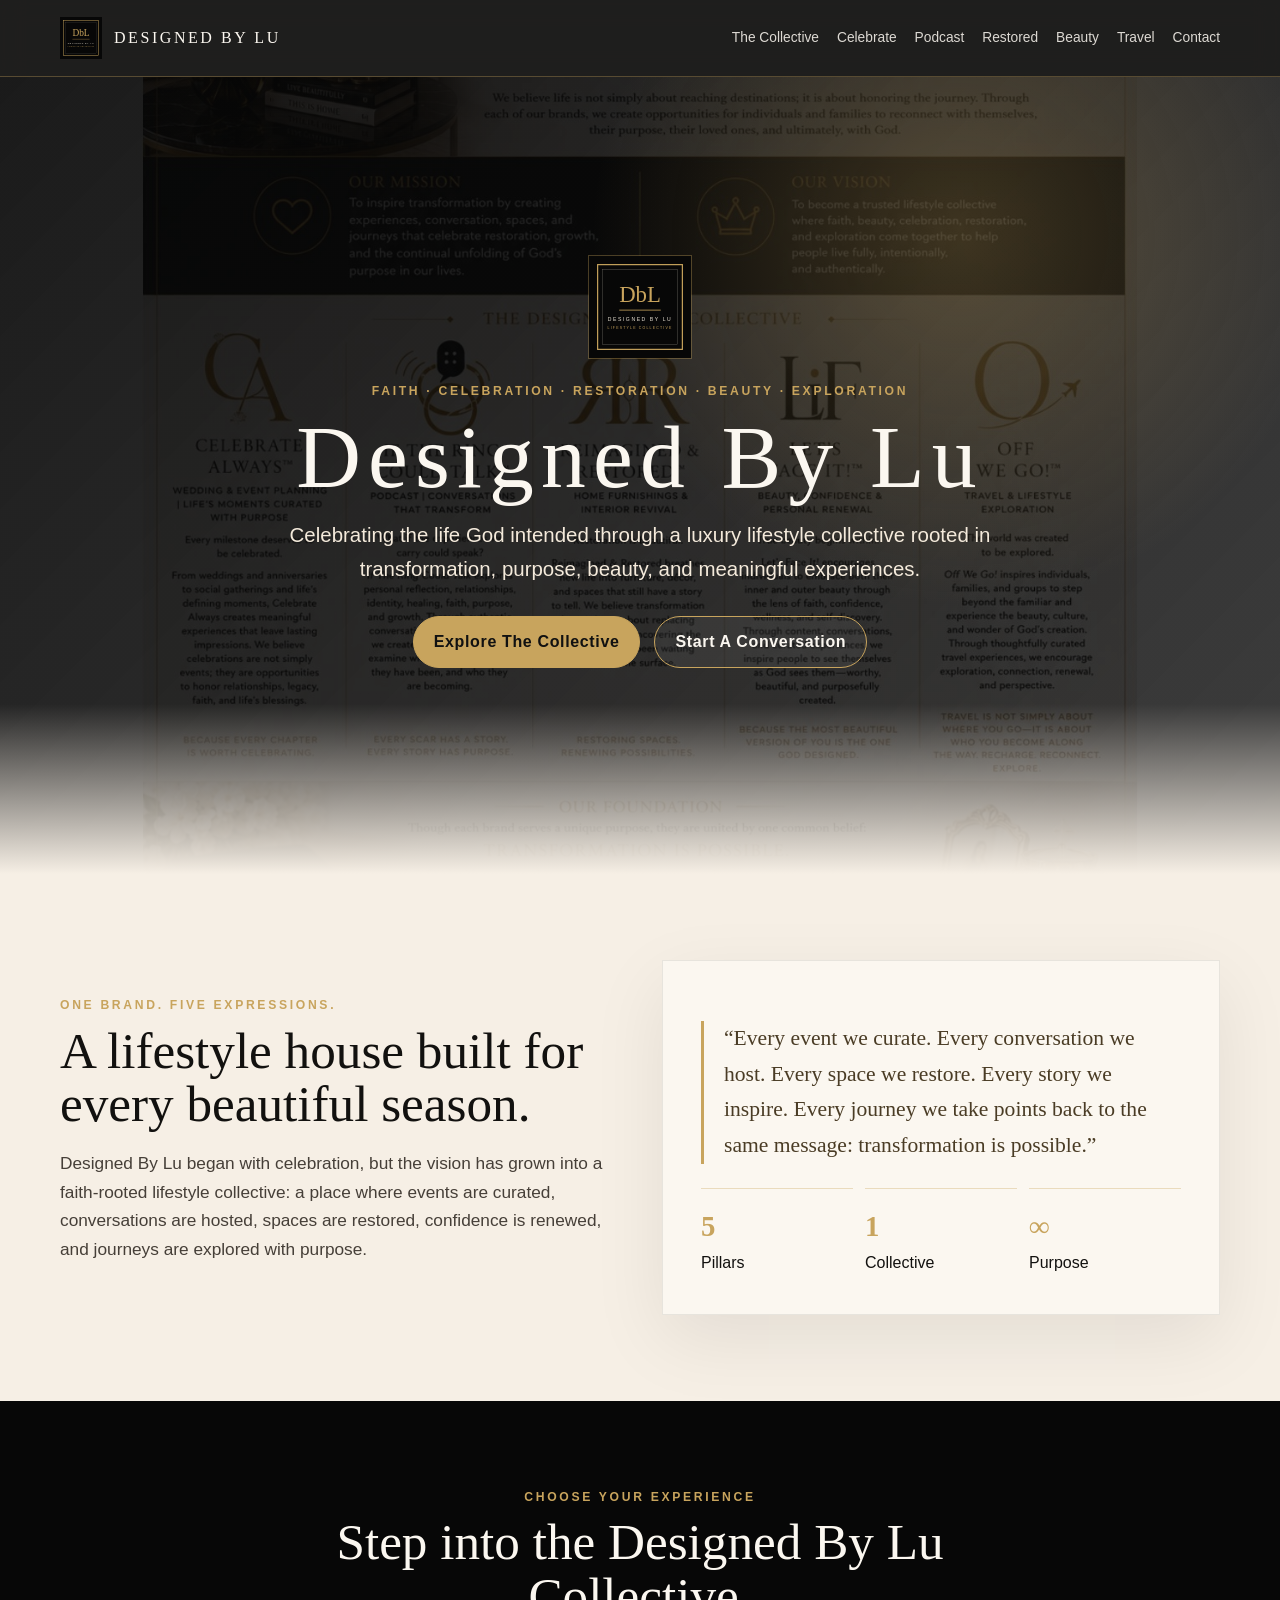
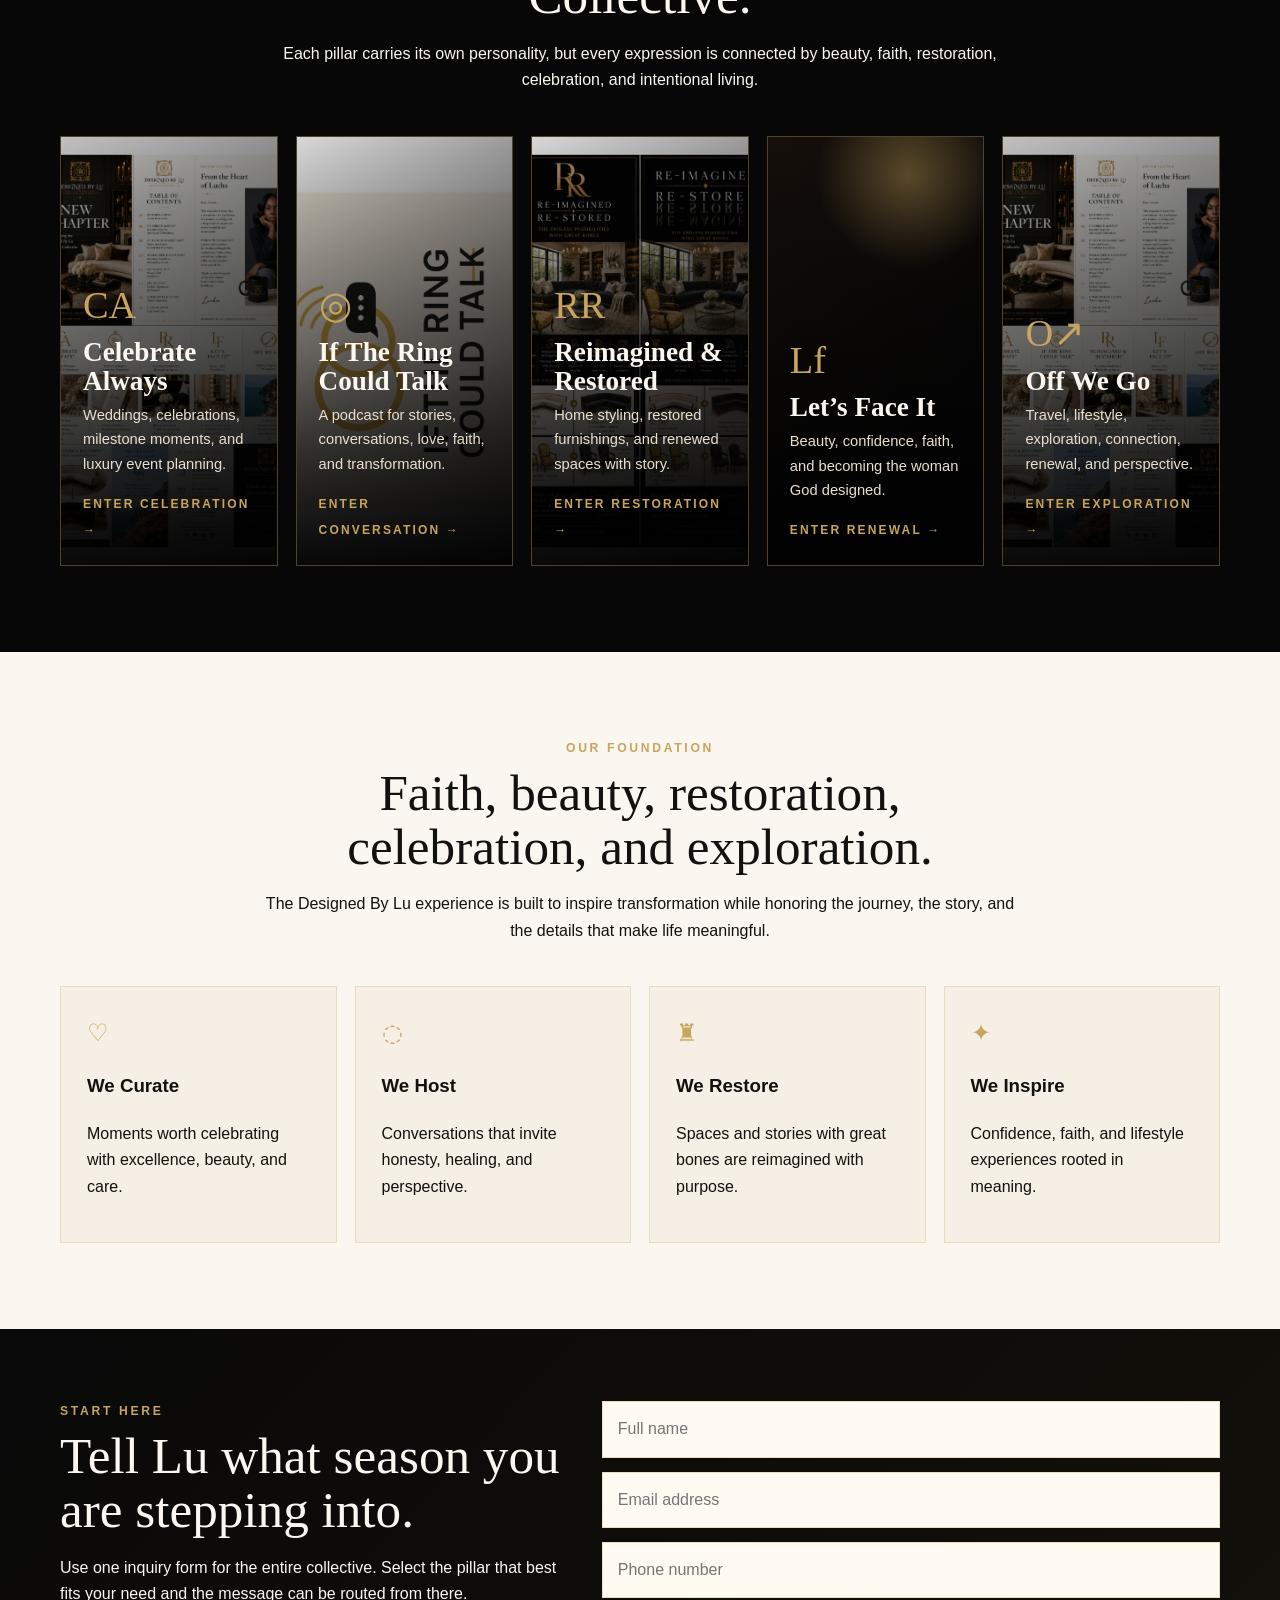
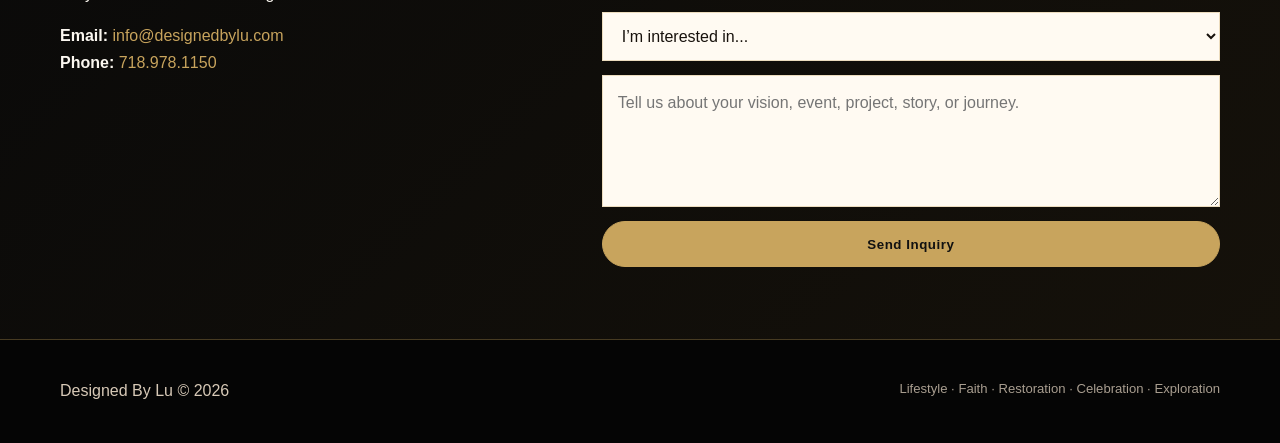
==== index.html @ ed9975fb "v1" ====
<!doctype html>
<html lang="en">
<head>
  <meta charset="utf-8" />
  <meta name="viewport" content="width=device-width, initial-scale=1" />
  <title>Designed By Lu | Lifestyle Collective</title>
  <meta name="description" content="Designed By Lu is a faith-rooted lifestyle collective celebrating life through events, conversation, restoration, beauty, and travel." />
  <link rel="stylesheet" href="styles.css" />
</head>
<body>
<header class="site-header">
  <div class="container nav">
    <a class="brand" href="index.html"><img src="assets/brand/crest.svg" alt="Designed By Lu crest">Designed By Lu</a>
    <button class="menu-toggle" aria-label="Open menu">Menu</button>
    <nav class="nav-links" aria-label="Main navigation">
      <a href="#collective">The Collective</a><a href="celebrate-always/">Celebrate</a><a href="if-the-ring-could-talk/">Podcast</a><a href="reimagined-restored/">Restored</a><a href="lets-face-it/">Beauty</a><a href="off-we-go/">Travel</a><a href="contact/">Contact</a>
    </nav>
  </div>
</header>
<main>
  <section class="hero">
    <div class="container hero-inner">
      <img class="crest" src="assets/brand/crest.svg" alt="Designed By Lu crest">
      <div class="eyebrow">Faith · Celebration · Restoration · Beauty · Exploration</div>
      <h1>Designed By Lu</h1>
      <p>Celebrating the life God intended through a luxury lifestyle collective rooted in transformation, purpose, beauty, and meaningful experiences.</p>
      <div class="btns"><a class="btn primary" href="#collective">Explore The Collective</a><a class="btn ghost" href="contact/">Start A Conversation</a></div>
    </div>
  </section>
  <section class="intro">
    <div class="container split">
      <div>
        <div class="eyebrow">One Brand. Five Expressions.</div>
        <h2>A lifestyle house built for every beautiful season.</h2>
        <p class="lead">Designed By Lu began with celebration, but the vision has grown into a faith-rooted lifestyle collective: a place where events are curated, conversations are hosted, spaces are restored, confidence is renewed, and journeys are explored with purpose.</p>
      </div>
      <div class="intro-card">
        <p class="quote">“Every event we curate. Every conversation we host. Every space we restore. Every story we inspire. Every journey we take points back to the same message: transformation is possible.”</p>
        <div class="stat-row">
          <div class="stat"><strong>5</strong><span>Pillars</span></div><div class="stat"><strong>1</strong><span>Collective</span></div><div class="stat"><strong>∞</strong><span>Purpose</span></div>
        </div>
      </div>
    </div>
  </section>
  <section id="collective" class="dark">
    <div class="container">
      <div class="gateway-header">
        <div class="eyebrow">Choose Your Experience</div>
        <h2>Step into the Designed By Lu Collective.</h2>
        <p>Each pillar carries its own personality, but every expression is connected by beauty, faith, restoration, celebration, and intentional living.</p>
      </div>
      <div class="gateway-grid">
        <a class="gateway ca" href="celebrate-always/"><div><div class="icon">CA</div><h3>Celebrate Always</h3><p>Weddings, celebrations, milestone moments, and luxury event planning.</p><span class="enter">Enter Celebration →</span></div></a>
        <a class="gateway rt" href="if-the-ring-could-talk/"><div><div class="icon">◎</div><h3>If The Ring Could Talk</h3><p>A podcast for stories, conversations, love, faith, and transformation.</p><span class="enter">Enter Conversation →</span></div></a>
        <a class="gateway rr" href="reimagined-restored/"><div><div class="icon">RR</div><h3>Reimagined & Restored</h3><p>Home styling, restored furnishings, and renewed spaces with story.</p><span class="enter">Enter Restoration →</span></div></a>
        <a class="gateway lf" href="lets-face-it/"><div><div class="icon">Lf</div><h3>Let’s Face It</h3><p>Beauty, confidence, faith, and becoming the woman God designed.</p><span class="enter">Enter Renewal →</span></div></a>
        <a class="gateway og" href="off-we-go/"><div><div class="icon">O↗</div><h3>Off We Go</h3><p>Travel, lifestyle, exploration, connection, renewal, and perspective.</p><span class="enter">Enter Exploration →</span></div></a>
      </div>
    </div>
  </section>
  <section class="foundation">
    <div class="container">
      <div class="gateway-header"><div class="eyebrow">Our Foundation</div><h2>Faith, beauty, restoration, celebration, and exploration.</h2><p>The Designed By Lu experience is built to inspire transformation while honoring the journey, the story, and the details that make life meaningful.</p></div>
      <div class="foundation-grid">
        <div class="foundation-card"><span>♡</span><h3>We Curate</h3><p>Moments worth celebrating with excellence, beauty, and care.</p></div>
        <div class="foundation-card"><span>◌</span><h3>We Host</h3><p>Conversations that invite honesty, healing, and perspective.</p></div>
        <div class="foundation-card"><span>♜</span><h3>We Restore</h3><p>Spaces and stories with great bones are reimagined with purpose.</p></div>
        <div class="foundation-card"><span>✦</span><h3>We Inspire</h3><p>Confidence, faith, and lifestyle experiences rooted in meaning.</p></div>
      </div>
    </div>
  </section>
  <section class="contact-band">
    <div class="container contact-wrap">
      <div class="contact-info"><div class="eyebrow">Start Here</div><h2>Tell Lu what season you are stepping into.</h2><p>Use one inquiry form for the entire collective. Select the pillar that best fits your need and the message can be routed from there.</p><p><strong>Email:</strong> <a href="mailto:info@designedbylu.com">info@designedbylu.com</a><br><strong>Phone:</strong> <a href="tel:+17189781150">718.978.1150</a></p></div>
      <form name="designed-by-lu-inquiry" method="POST" data-netlify="true" netlify-honeypot="bot-field" action="/thank-you.html">
        <input type="hidden" name="form-name" value="designed-by-lu-inquiry"><p class="hidden"><label>Don’t fill this out: <input name="bot-field"></label></p>
        <input name="name" required placeholder="Full name"><input name="email" type="email" required placeholder="Email address"><input name="phone" placeholder="Phone number"><select name="interest" required><option value="">I’m interested in...</option><option>Celebrate Always</option><option>If The Ring Could Talk</option><option>Reimagined & Restored</option><option>Let’s Face It</option><option>Off We Go</option><option>General Inquiry</option></select><textarea name="message" required placeholder="Tell us about your vision, event, project, story, or journey."></textarea><button class="btn primary" type="submit">Send Inquiry</button>
      </form>
    </div>
  </section>
</main>
<footer class="footer"><div class="container footer-inner"><div>Designed By Lu © <span data-year></span></div><div class="tiny">Lifestyle · Faith · Restoration · Celebration · Exploration</div></div></footer>
<script src="script.js"></script>
</body>
</html>
---- styles.css ----
:root{
  --black:#070707;--ink:#12110f;--cream:#f6efe5;--ivory:#fbf7f0;--gold:#c8a45d;--muted:#8b8379;--taupe:#8f8477;--line:rgba(200,164,93,.34);
  --serif: Georgia, 'Times New Roman', serif; --sans: Inter, Montserrat, Arial, sans-serif;
}
*{box-sizing:border-box} html{scroll-behavior:smooth} body{margin:0;background:var(--cream);color:var(--ink);font-family:var(--sans);line-height:1.65} a{color:inherit;text-decoration:none} img{max-width:100%;display:block}.container{width:min(1160px,92%);margin-inline:auto}.eyebrow{color:var(--gold);letter-spacing:.22em;text-transform:uppercase;font-size:.76rem;font-weight:700}.serif{font-family:var(--serif)}
header.site-header{position:sticky;top:0;z-index:20;background:rgba(7,7,7,.9);backdrop-filter:blur(12px);border-bottom:1px solid var(--line)}.nav{height:76px;display:flex;align-items:center;justify-content:space-between;gap:24px}.brand{display:flex;align-items:center;gap:12px;color:var(--ivory);letter-spacing:.16em;text-transform:uppercase;font-family:var(--serif);font-size:1rem}.brand img{width:42px;height:42px}.nav-links{display:flex;gap:18px;align-items:center;color:var(--ivory);font-size:.86rem}.nav-links a{opacity:.86}.nav-links a:hover{color:var(--gold);opacity:1}.menu-toggle{display:none;background:none;border:1px solid var(--line);color:var(--ivory);padding:10px 12px;border-radius:999px}
.hero{min-height:86vh;display:grid;place-items:center;position:relative;overflow:hidden;background:radial-gradient(circle at 75% 20%,rgba(200,164,93,.28),transparent 32%),linear-gradient(135deg,rgba(7,7,7,.92),rgba(7,7,7,.78)),url('assets/pdf-previews/brand-layout.jpg') center/cover}.hero:after{content:"";position:absolute;inset:auto 0 0;height:170px;background:linear-gradient(transparent,var(--cream))}.hero-inner{position:relative;z-index:2;text-align:center;color:var(--ivory);padding:92px 0 120px}.crest{width:104px;margin:0 auto 22px;border:1px solid var(--line)}h1{font-family:var(--serif);font-weight:400;letter-spacing:.08em;font-size:clamp(2.7rem,7vw,6.7rem);line-height:1.02;margin:10px 0 16px}.hero p{font-size:clamp(1rem,2vw,1.28rem);max-width:760px;margin:0 auto 30px;color:#f4eadb}.btns{display:flex;gap:14px;justify-content:center;flex-wrap:wrap}.btn{display:inline-flex;align-items:center;justify-content:center;min-height:46px;padding:12px 20px;border-radius:999px;border:1px solid var(--gold);font-weight:700;letter-spacing:.04em}.btn.primary{background:var(--gold);color:#111}.btn.ghost{color:var(--ivory);background:rgba(255,255,255,.05)}
section{padding:86px 0}.intro{background:var(--cream)}.split{display:grid;grid-template-columns:1fr 1fr;gap:44px;align-items:center}.intro-card{background:var(--ivory);padding:38px;border:1px solid rgba(7,7,7,.08);box-shadow:0 24px 70px rgba(7,7,7,.08)}h2{font-family:var(--serif);font-weight:400;font-size:clamp(2rem,4vw,4rem);line-height:1.05;margin:8px 0 18px}.lead{font-size:1.08rem;color:#463f38}.stat-row{display:grid;grid-template-columns:repeat(3,1fr);gap:12px;margin-top:24px}.stat{border-top:1px solid var(--line);padding-top:14px}.stat strong{display:block;font-family:var(--serif);font-size:1.8rem;color:var(--gold)}
.dark{background:var(--black);color:var(--ivory)}.gateway-header{text-align:center;max-width:760px;margin:0 auto 42px}.gateway-grid{display:grid;grid-template-columns:repeat(5,1fr);gap:18px}.gateway{min-height:430px;position:relative;overflow:hidden;border:1px solid var(--line);background:var(--ink);display:flex;align-items:flex-end;padding:22px;isolation:isolate}.gateway:before{content:"";position:absolute;inset:0;background:var(--bg),linear-gradient(135deg,#18130c,#050505);background-size:cover;background-position:center;transform:scale(1.02);transition:.45s ease;z-index:-2}.gateway:after{content:"";position:absolute;inset:0;background:linear-gradient(to top,rgba(0,0,0,.92),rgba(0,0,0,.35),rgba(0,0,0,.05));z-index:-1}.gateway:hover:before{transform:scale(1.08)}.gateway .icon{font-family:var(--serif);font-size:2.4rem;color:var(--gold);line-height:1}.gateway h3{font-family:var(--serif);font-size:1.7rem;line-height:1.05;margin:14px 0 8px}.gateway p{color:#eadfce;font-size:.92rem;margin:0 0 14px}.enter{font-size:.75rem;color:var(--gold);letter-spacing:.18em;text-transform:uppercase;font-weight:800}.ca{--bg:linear-gradient(135deg,rgba(0,0,0,.2),rgba(0,0,0,.8)),url('assets/pdf-previews/layout.jpg')}.rt{--bg:linear-gradient(135deg,rgba(0,0,0,.1),rgba(0,0,0,.86)),url('assets/pdf-previews/itrct.jpg')}.rr{--bg:linear-gradient(135deg,rgba(0,0,0,.1),rgba(0,0,0,.86)),url('assets/pdf-previews/reimagined-restored.jpg')}.lf{--bg:radial-gradient(circle at 65% 10%,rgba(200,164,93,.45),transparent 22%),linear-gradient(135deg,#17100b,#070707 70%)}.og{--bg:linear-gradient(135deg,rgba(0,0,0,.2),rgba(0,0,0,.76)),url('assets/pdf-previews/layout.jpg')}
.pillar-hero{min-height:62vh;display:grid;place-items:center;background:linear-gradient(135deg,rgba(7,7,7,.9),rgba(7,7,7,.72)),var(--pillar-bg);background-size:cover;background-position:center;color:var(--ivory);text-align:center}.pillar-hero h1{font-size:clamp(2.5rem,6vw,5.8rem)}.page-grid{display:grid;grid-template-columns:1.15fr .85fr;gap:38px;align-items:start}.panel{background:var(--ivory);border:1px solid rgba(7,7,7,.08);padding:34px}.service-list{display:grid;gap:12px;margin:24px 0}.service-list div{padding:16px 0;border-top:1px solid rgba(200,164,93,.3)}.service-list strong{display:block;color:#1e1b17}.quote{font-family:var(--serif);font-size:1.35rem;color:#4a3c25;border-left:3px solid var(--gold);padding-left:20px}.preview-img{border:1px solid var(--line);box-shadow:0 28px 80px rgba(0,0,0,.12)}
.foundation{background:var(--ivory)}.foundation-grid{display:grid;grid-template-columns:repeat(4,1fr);gap:18px}.foundation-card{background:var(--cream);border:1px solid rgba(200,164,93,.28);padding:26px}.foundation-card span{color:var(--gold);font-size:1.5rem}.contact-band{background:linear-gradient(135deg,#090909,#15110a);color:var(--ivory);padding:72px 0}.contact-wrap{display:grid;grid-template-columns:.9fr 1.1fr;gap:36px}.contact-info a{color:var(--gold)}form{display:grid;gap:14px}input,select,textarea{width:100%;padding:14px 15px;border:1px solid rgba(200,164,93,.35);background:#fffaf2;color:#17110c;font:inherit}textarea{min-height:132px}.hidden{display:none}.footer{background:#050505;color:#d7c9b7;padding:38px 0;border-top:1px solid var(--line)}.footer-inner{display:flex;justify-content:space-between;gap:20px;flex-wrap:wrap}.tiny{font-size:.82rem;color:#a99e90}.breadcrumbs{padding:20px 0;background:#111;color:#d7c9b7}.breadcrumbs a{color:var(--gold)}
@media (max-width:1050px){.gateway-grid{grid-template-columns:repeat(2,1fr)}.gateway:last-child{grid-column:1/-1}.foundation-grid{grid-template-columns:repeat(2,1fr)}}@media (max-width:780px){.nav-links{display:none;position:absolute;top:76px;left:0;right:0;background:#070707;padding:20px;flex-direction:column;align-items:flex-start}.nav-links.open{display:flex}.menu-toggle{display:block}.split,.page-grid,.contact-wrap{grid-template-columns:1fr}.gateway-grid{grid-template-columns:1fr}.gateway{min-height:320px}.stat-row{grid-template-columns:1fr}.foundation-grid{grid-template-columns:1fr}section{padding:64px 0}.brand{font-size:.8rem}}
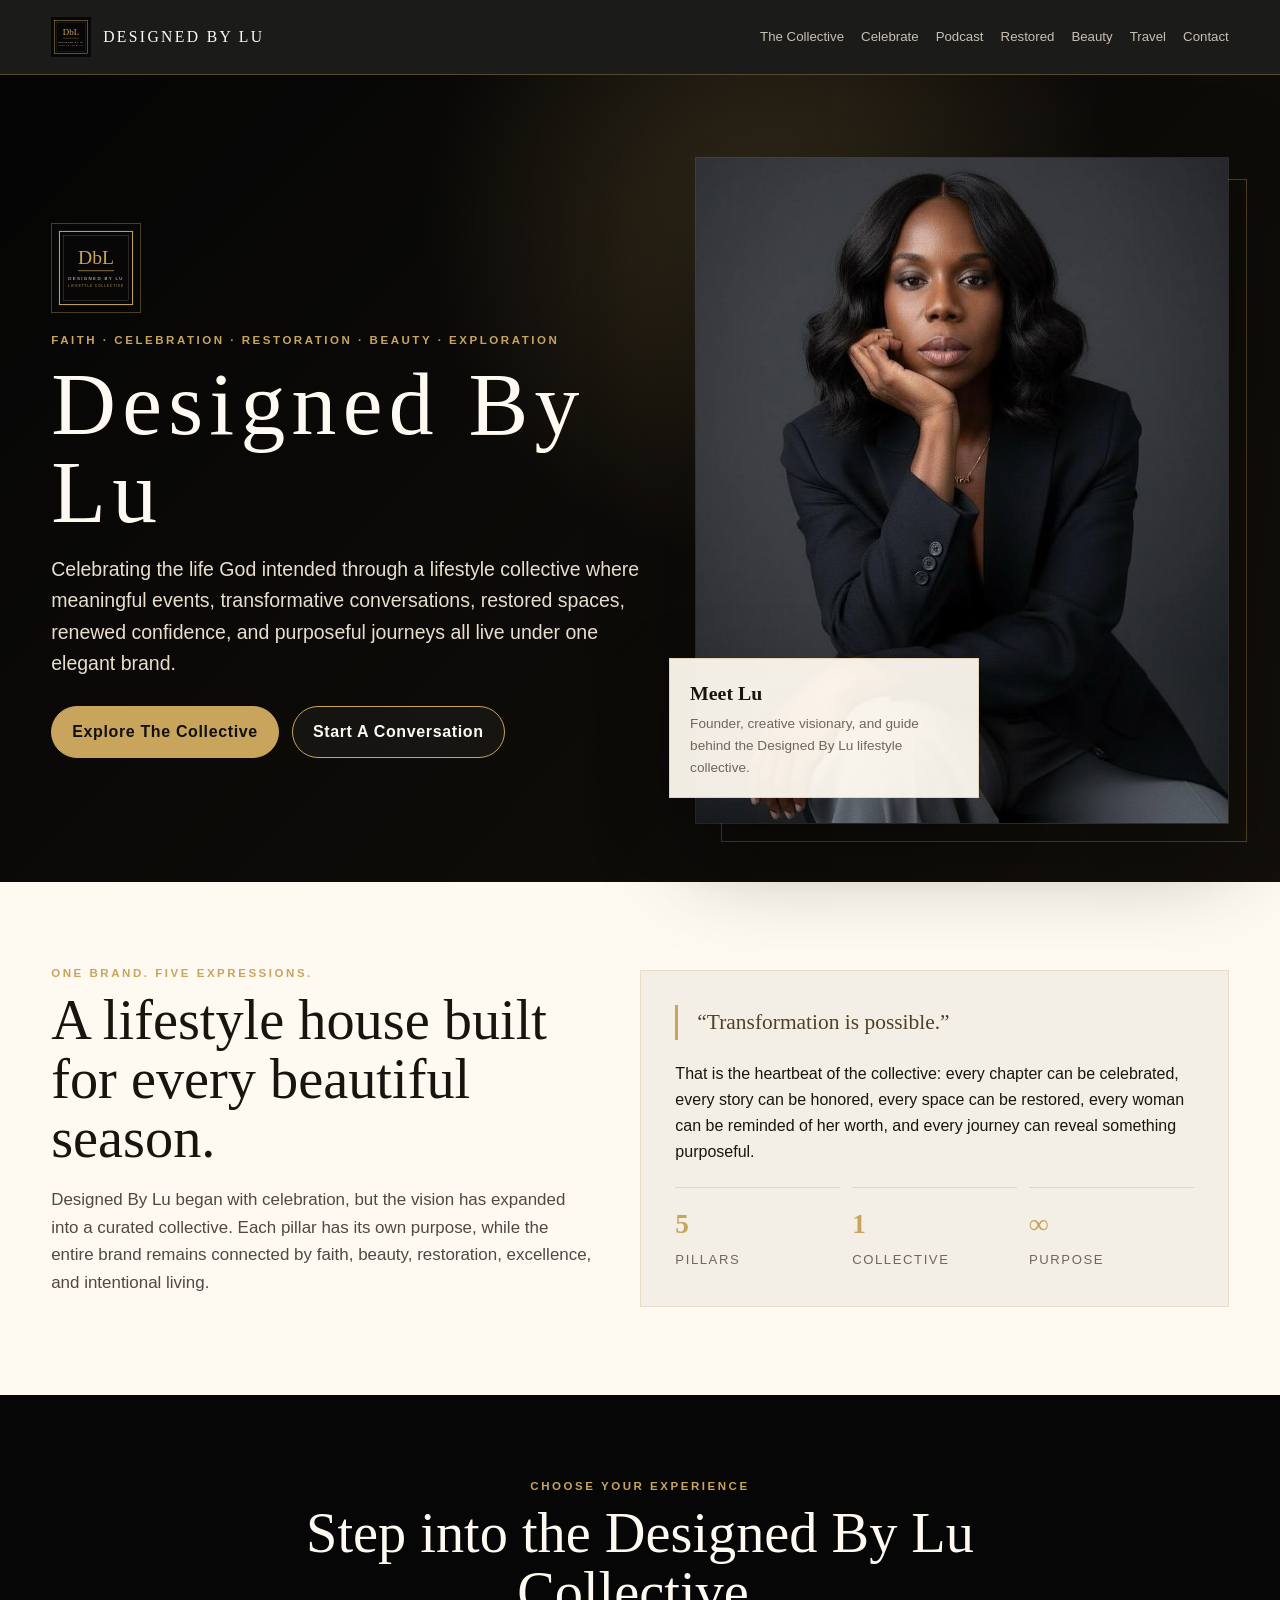
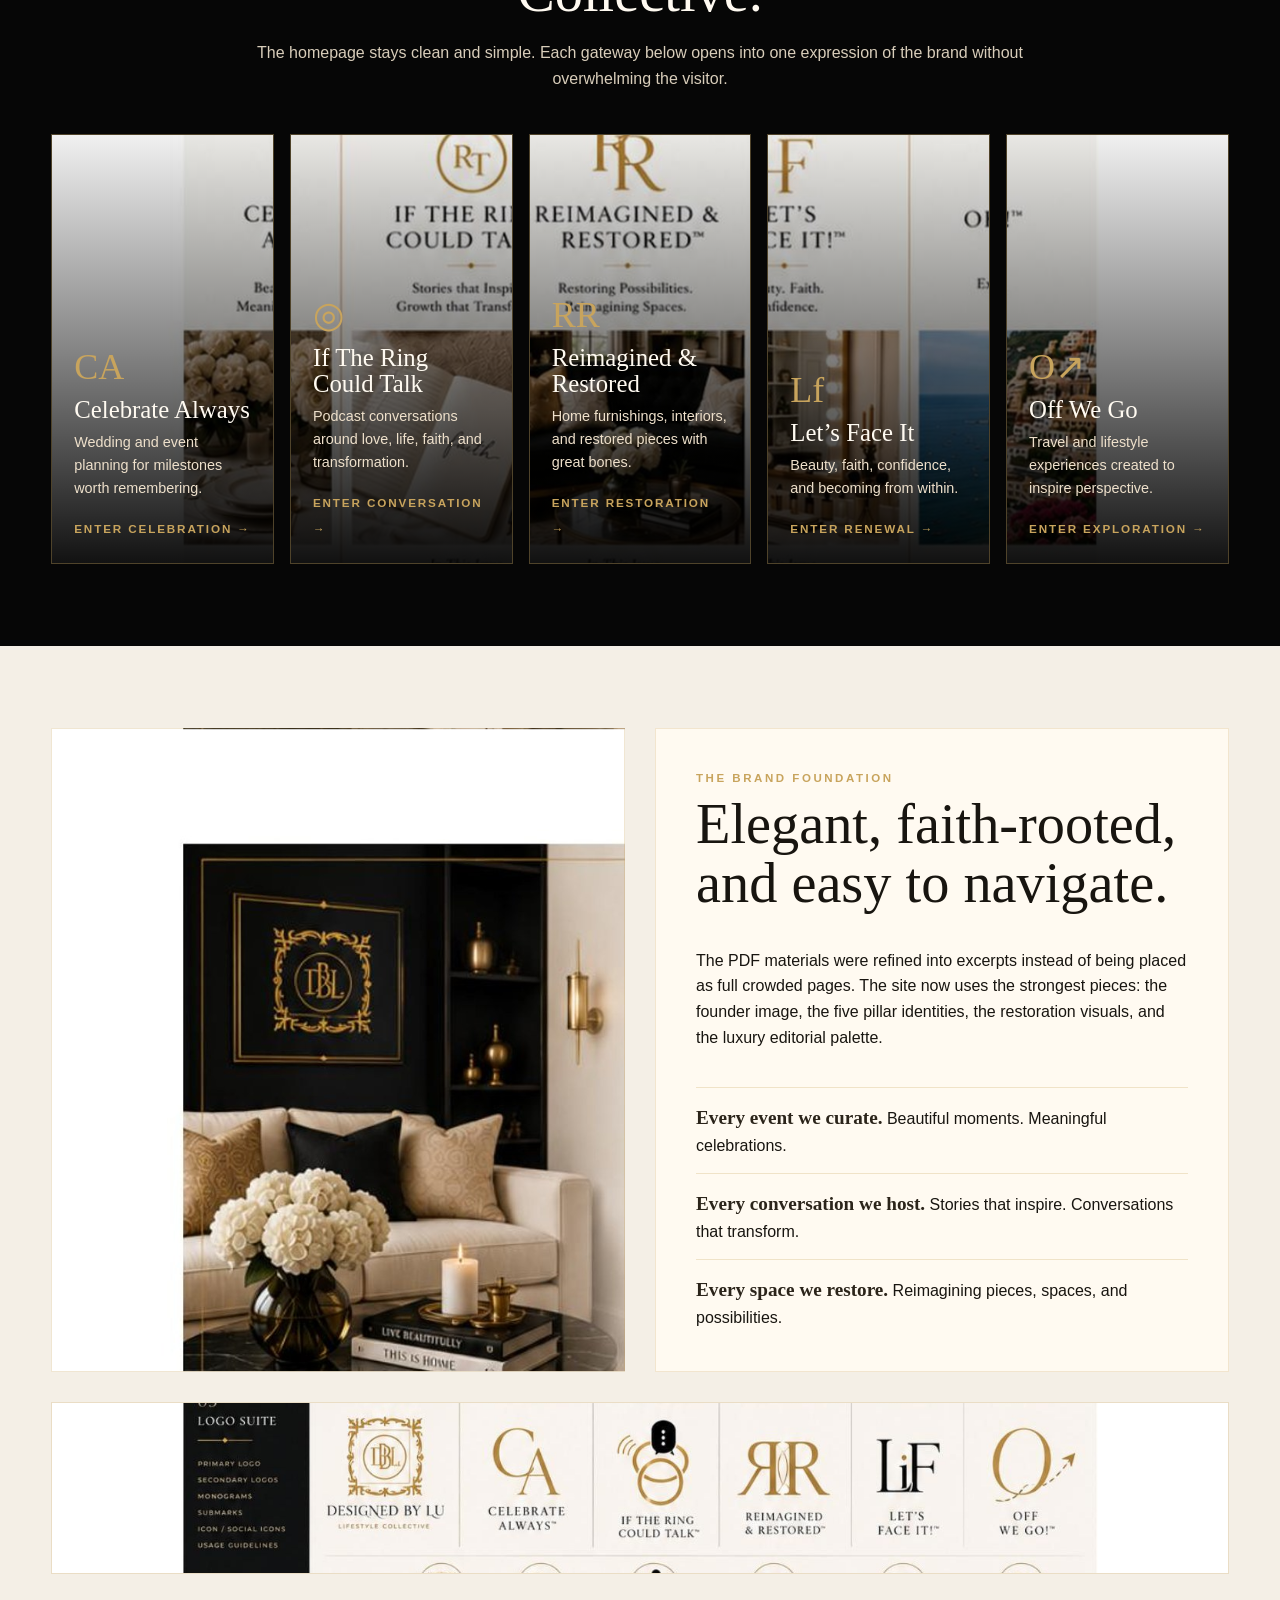
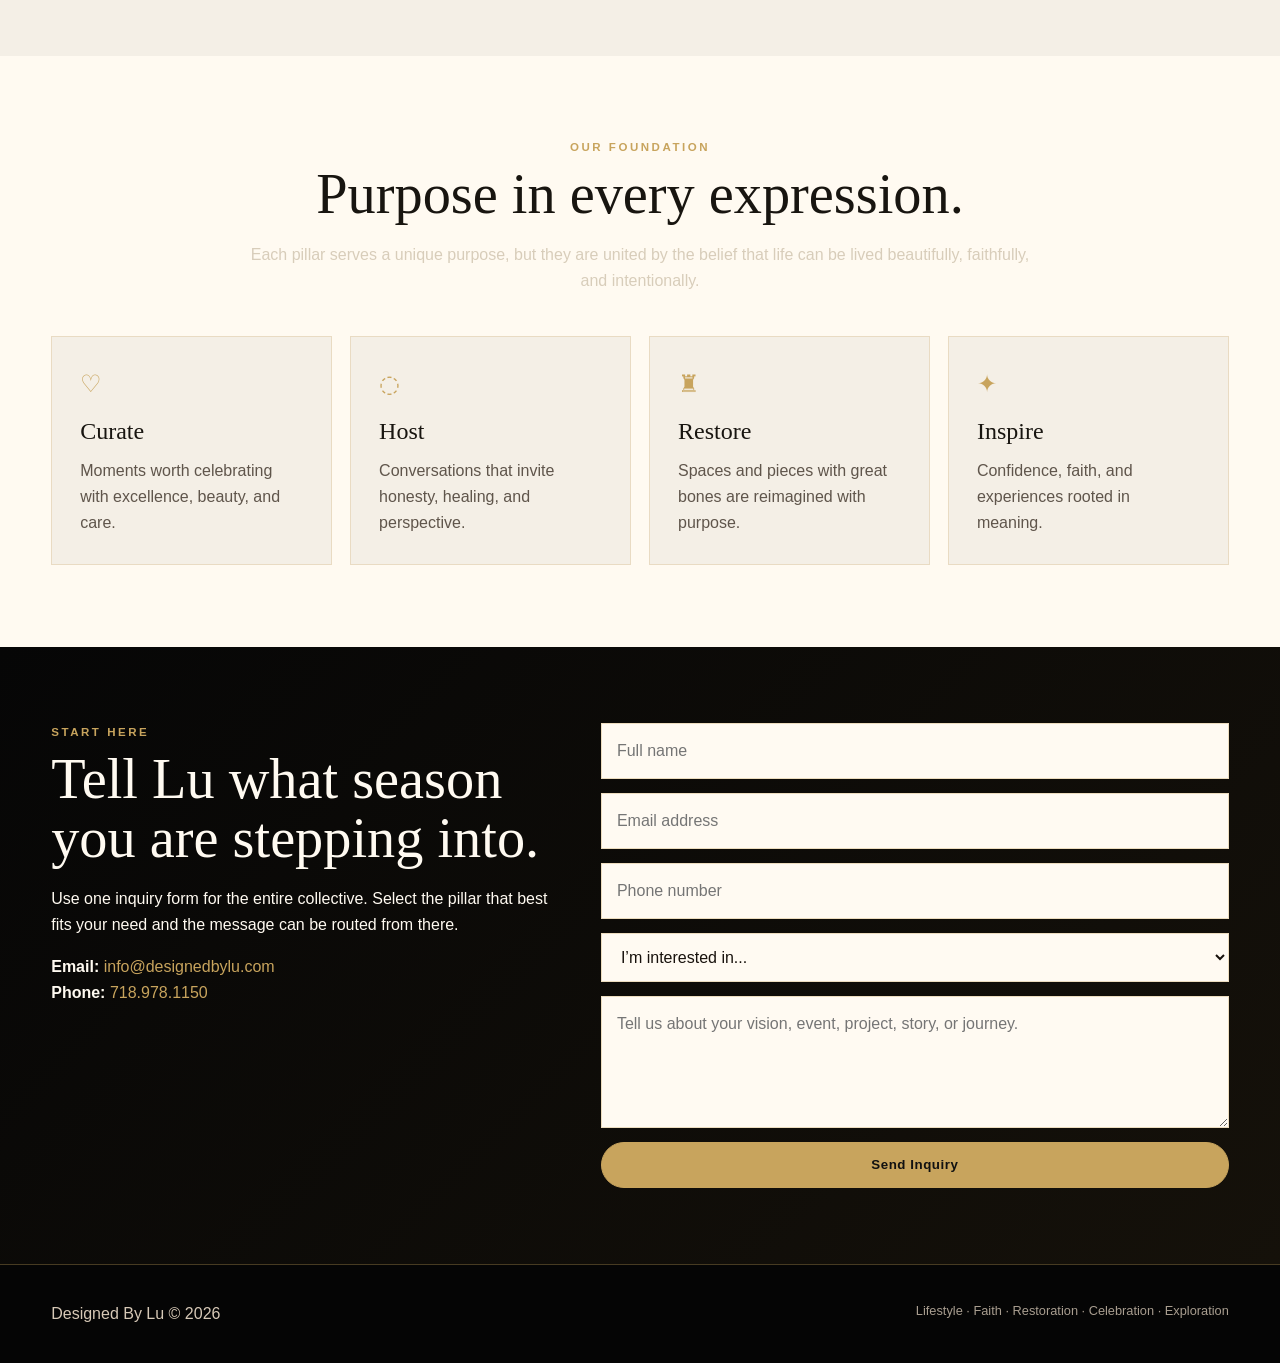
==== commit 04b4fba5: "v2" ====
--- a/index.html
+++ b/index.html
@@ -19,56 +19,84 @@
 </header>
 <main>
   <section class="hero">
-    <div class="container hero-inner">
-      <img class="crest" src="assets/brand/crest.svg" alt="Designed By Lu crest">
-      <div class="eyebrow">Faith · Celebration · Restoration · Beauty · Exploration</div>
-      <h1>Designed By Lu</h1>
-      <p>Celebrating the life God intended through a luxury lifestyle collective rooted in transformation, purpose, beauty, and meaningful experiences.</p>
-      <div class="btns"><a class="btn primary" href="#collective">Explore The Collective</a><a class="btn ghost" href="contact/">Start A Conversation</a></div>
+    <div class="container hero-grid">
+      <div class="hero-copy">
+        <img class="crest" src="assets/brand/crest.svg" alt="Designed By Lu crest">
+        <div class="eyebrow">Faith · Celebration · Restoration · Beauty · Exploration</div>
+        <h1>Designed By Lu</h1>
+        <p>Celebrating the life God intended through a lifestyle collective where meaningful events, transformative conversations, restored spaces, renewed confidence, and purposeful journeys all live under one elegant brand.</p>
+        <div class="btns"><a class="btn primary" href="#collective">Explore The Collective</a><a class="btn ghost" href="contact/">Start A Conversation</a></div>
+      </div>
+      <div class="hero-portrait">
+        <img src="assets/images/lucha-hero.jpg" alt="Portrait of Lucha, founder of Designed By Lu">
+        <div class="caption-card"><strong>Meet Lu</strong><span>Founder, creative visionary, and guide behind the Designed By Lu lifestyle collective.</span></div>
+      </div>
     </div>
   </section>
+
   <section class="intro">
     <div class="container split">
       <div>
         <div class="eyebrow">One Brand. Five Expressions.</div>
         <h2>A lifestyle house built for every beautiful season.</h2>
-        <p class="lead">Designed By Lu began with celebration, but the vision has grown into a faith-rooted lifestyle collective: a place where events are curated, conversations are hosted, spaces are restored, confidence is renewed, and journeys are explored with purpose.</p>
+        <p class="lead">Designed By Lu began with celebration, but the vision has expanded into a curated collective. Each pillar has its own purpose, while the entire brand remains connected by faith, beauty, restoration, excellence, and intentional living.</p>
       </div>
-      <div class="intro-card">
-        <p class="quote">“Every event we curate. Every conversation we host. Every space we restore. Every story we inspire. Every journey we take points back to the same message: transformation is possible.”</p>
-        <div class="stat-row">
-          <div class="stat"><strong>5</strong><span>Pillars</span></div><div class="stat"><strong>1</strong><span>Collective</span></div><div class="stat"><strong>∞</strong><span>Purpose</span></div>
-        </div>
+      <div class="statement-card">
+        <p class="quote">“Transformation is possible.”</p>
+        <p>That is the heartbeat of the collective: every chapter can be celebrated, every story can be honored, every space can be restored, every woman can be reminded of her worth, and every journey can reveal something purposeful.</p>
+        <div class="mini-grid"><div class="mini"><strong>5</strong><span>Pillars</span></div><div class="mini"><strong>1</strong><span>Collective</span></div><div class="mini"><strong>∞</strong><span>Purpose</span></div></div>
       </div>
     </div>
   </section>
-  <section id="collective" class="dark">
+
+  <section id="collective" class="collective">
     <div class="container">
-      <div class="gateway-header">
+      <div class="section-head">
         <div class="eyebrow">Choose Your Experience</div>
         <h2>Step into the Designed By Lu Collective.</h2>
-        <p>Each pillar carries its own personality, but every expression is connected by beauty, faith, restoration, celebration, and intentional living.</p>
+        <p>The homepage stays clean and simple. Each gateway below opens into one expression of the brand without overwhelming the visitor.</p>
       </div>
       <div class="gateway-grid">
-        <a class="gateway ca" href="celebrate-always/"><div><div class="icon">CA</div><h3>Celebrate Always</h3><p>Weddings, celebrations, milestone moments, and luxury event planning.</p><span class="enter">Enter Celebration →</span></div></a>
-        <a class="gateway rt" href="if-the-ring-could-talk/"><div><div class="icon">◎</div><h3>If The Ring Could Talk</h3><p>A podcast for stories, conversations, love, faith, and transformation.</p><span class="enter">Enter Conversation →</span></div></a>
-        <a class="gateway rr" href="reimagined-restored/"><div><div class="icon">RR</div><h3>Reimagined & Restored</h3><p>Home styling, restored furnishings, and renewed spaces with story.</p><span class="enter">Enter Restoration →</span></div></a>
-        <a class="gateway lf" href="lets-face-it/"><div><div class="icon">Lf</div><h3>Let’s Face It</h3><p>Beauty, confidence, faith, and becoming the woman God designed.</p><span class="enter">Enter Renewal →</span></div></a>
-        <a class="gateway og" href="off-we-go/"><div><div class="icon">O↗</div><h3>Off We Go</h3><p>Travel, lifestyle, exploration, connection, renewal, and perspective.</p><span class="enter">Enter Exploration →</span></div></a>
+        <a class="gateway ca" href="celebrate-always/"><div><div class="mark">CA</div><h3>Celebrate Always</h3><p>Wedding and event planning for milestones worth remembering.</p><span class="enter">Enter Celebration →</span></div></a>
+        <a class="gateway rt" href="if-the-ring-could-talk/"><div><div class="mark">◎</div><h3>If The Ring Could Talk</h3><p>Podcast conversations around love, life, faith, and transformation.</p><span class="enter">Enter Conversation →</span></div></a>
+        <a class="gateway rr" href="reimagined-restored/"><div><div class="mark">RR</div><h3>Reimagined & Restored</h3><p>Home furnishings, interiors, and restored pieces with great bones.</p><span class="enter">Enter Restoration →</span></div></a>
+        <a class="gateway lf" href="lets-face-it/"><div><div class="mark">Lf</div><h3>Let’s Face It</h3><p>Beauty, faith, confidence, and becoming from within.</p><span class="enter">Enter Renewal →</span></div></a>
+        <a class="gateway og" href="off-we-go/"><div><div class="mark">O↗</div><h3>Off We Go</h3><p>Travel and lifestyle experiences created to inspire perspective.</p><span class="enter">Enter Exploration →</span></div></a>
       </div>
     </div>
   </section>
+
+  <section class="clean-showcase">
+    <div class="container">
+      <div class="showcase-grid">
+        <div class="showcase-image" aria-label="Designed By Lu interior mood image"></div>
+        <div class="showcase-copy">
+          <div class="eyebrow">The Brand Foundation</div>
+          <h2>Elegant, faith-rooted, and easy to navigate.</h2>
+          <p>The PDF materials were refined into excerpts instead of being placed as full crowded pages. The site now uses the strongest pieces: the founder image, the five pillar identities, the restoration visuals, and the luxury editorial palette.</p>
+          <div class="pill-list">
+            <div><strong>Every event we curate.</strong> Beautiful moments. Meaningful celebrations.</div>
+            <div><strong>Every conversation we host.</strong> Stories that inspire. Conversations that transform.</div>
+            <div><strong>Every space we restore.</strong> Reimagining pieces, spaces, and possibilities.</div>
+          </div>
+        </div>
+      </div>
+      <div class="strip"><img src="assets/images/logo-suite-strip.jpg" alt="Designed By Lu logo suite and pillar identity strip"></div>
+    </div>
+  </section>
+
   <section class="foundation">
     <div class="container">
-      <div class="gateway-header"><div class="eyebrow">Our Foundation</div><h2>Faith, beauty, restoration, celebration, and exploration.</h2><p>The Designed By Lu experience is built to inspire transformation while honoring the journey, the story, and the details that make life meaningful.</p></div>
+      <div class="section-head"><div class="eyebrow">Our Foundation</div><h2>Purpose in every expression.</h2><p>Each pillar serves a unique purpose, but they are united by the belief that life can be lived beautifully, faithfully, and intentionally.</p></div>
       <div class="foundation-grid">
-        <div class="foundation-card"><span>♡</span><h3>We Curate</h3><p>Moments worth celebrating with excellence, beauty, and care.</p></div>
-        <div class="foundation-card"><span>◌</span><h3>We Host</h3><p>Conversations that invite honesty, healing, and perspective.</p></div>
-        <div class="foundation-card"><span>♜</span><h3>We Restore</h3><p>Spaces and stories with great bones are reimagined with purpose.</p></div>
-        <div class="foundation-card"><span>✦</span><h3>We Inspire</h3><p>Confidence, faith, and lifestyle experiences rooted in meaning.</p></div>
+        <div class="foundation-card"><span>♡</span><h3>Curate</h3><p>Moments worth celebrating with excellence, beauty, and care.</p></div>
+        <div class="foundation-card"><span>◌</span><h3>Host</h3><p>Conversations that invite honesty, healing, and perspective.</p></div>
+        <div class="foundation-card"><span>♜</span><h3>Restore</h3><p>Spaces and pieces with great bones are reimagined with purpose.</p></div>
+        <div class="foundation-card"><span>✦</span><h3>Inspire</h3><p>Confidence, faith, and experiences rooted in meaning.</p></div>
       </div>
     </div>
   </section>
+
   <section class="contact-band">
     <div class="container contact-wrap">
       <div class="contact-info"><div class="eyebrow">Start Here</div><h2>Tell Lu what season you are stepping into.</h2><p>Use one inquiry form for the entire collective. Select the pillar that best fits your need and the message can be routed from there.</p><p><strong>Email:</strong> <a href="mailto:info@designedbylu.com">info@designedbylu.com</a><br><strong>Phone:</strong> <a href="tel:+17189781150">718.978.1150</a></p></div>
--- a/styles.css
+++ b/styles.css
@@ -1,12 +1,15 @@
 :root{
-  --black:#070707;--ink:#12110f;--cream:#f6efe5;--ivory:#fbf7f0;--gold:#c8a45d;--muted:#8b8379;--taupe:#8f8477;--line:rgba(200,164,93,.34);
-  --serif: Georgia, 'Times New Roman', serif; --sans: Inter, Montserrat, Arial, sans-serif;
+  --black:#060606;--soft-black:#11100e;--ink:#181510;--cream:#f4efe6;--ivory:#fffaf1;--gold:#c8a45d;--deep-gold:#9b7835;--taupe:#958a7d;--muted:#6f665c;--line:rgba(200,164,93,.34);
+  --serif: Georgia,'Times New Roman',serif;--sans: Inter,Montserrat,Arial,sans-serif;
 }
-*{box-sizing:border-box} html{scroll-behavior:smooth} body{margin:0;background:var(--cream);color:var(--ink);font-family:var(--sans);line-height:1.65} a{color:inherit;text-decoration:none} img{max-width:100%;display:block}.container{width:min(1160px,92%);margin-inline:auto}.eyebrow{color:var(--gold);letter-spacing:.22em;text-transform:uppercase;font-size:.76rem;font-weight:700}.serif{font-family:var(--serif)}
-header.site-header{position:sticky;top:0;z-index:20;background:rgba(7,7,7,.9);backdrop-filter:blur(12px);border-bottom:1px solid var(--line)}.nav{height:76px;display:flex;align-items:center;justify-content:space-between;gap:24px}.brand{display:flex;align-items:center;gap:12px;color:var(--ivory);letter-spacing:.16em;text-transform:uppercase;font-family:var(--serif);font-size:1rem}.brand img{width:42px;height:42px}.nav-links{display:flex;gap:18px;align-items:center;color:var(--ivory);font-size:.86rem}.nav-links a{opacity:.86}.nav-links a:hover{color:var(--gold);opacity:1}.menu-toggle{display:none;background:none;border:1px solid var(--line);color:var(--ivory);padding:10px 12px;border-radius:999px}
-.hero{min-height:86vh;display:grid;place-items:center;position:relative;overflow:hidden;background:radial-gradient(circle at 75% 20%,rgba(200,164,93,.28),transparent 32%),linear-gradient(135deg,rgba(7,7,7,.92),rgba(7,7,7,.78)),url('assets/pdf-previews/brand-layout.jpg') center/cover}.hero:after{content:"";position:absolute;inset:auto 0 0;height:170px;background:linear-gradient(transparent,var(--cream))}.hero-inner{position:relative;z-index:2;text-align:center;color:var(--ivory);padding:92px 0 120px}.crest{width:104px;margin:0 auto 22px;border:1px solid var(--line)}h1{font-family:var(--serif);font-weight:400;letter-spacing:.08em;font-size:clamp(2.7rem,7vw,6.7rem);line-height:1.02;margin:10px 0 16px}.hero p{font-size:clamp(1rem,2vw,1.28rem);max-width:760px;margin:0 auto 30px;color:#f4eadb}.btns{display:flex;gap:14px;justify-content:center;flex-wrap:wrap}.btn{display:inline-flex;align-items:center;justify-content:center;min-height:46px;padding:12px 20px;border-radius:999px;border:1px solid var(--gold);font-weight:700;letter-spacing:.04em}.btn.primary{background:var(--gold);color:#111}.btn.ghost{color:var(--ivory);background:rgba(255,255,255,.05)}
-section{padding:86px 0}.intro{background:var(--cream)}.split{display:grid;grid-template-columns:1fr 1fr;gap:44px;align-items:center}.intro-card{background:var(--ivory);padding:38px;border:1px solid rgba(7,7,7,.08);box-shadow:0 24px 70px rgba(7,7,7,.08)}h2{font-family:var(--serif);font-weight:400;font-size:clamp(2rem,4vw,4rem);line-height:1.05;margin:8px 0 18px}.lead{font-size:1.08rem;color:#463f38}.stat-row{display:grid;grid-template-columns:repeat(3,1fr);gap:12px;margin-top:24px}.stat{border-top:1px solid var(--line);padding-top:14px}.stat strong{display:block;font-family:var(--serif);font-size:1.8rem;color:var(--gold)}
-.dark{background:var(--black);color:var(--ivory)}.gateway-header{text-align:center;max-width:760px;margin:0 auto 42px}.gateway-grid{display:grid;grid-template-columns:repeat(5,1fr);gap:18px}.gateway{min-height:430px;position:relative;overflow:hidden;border:1px solid var(--line);background:var(--ink);display:flex;align-items:flex-end;padding:22px;isolation:isolate}.gateway:before{content:"";position:absolute;inset:0;background:var(--bg),linear-gradient(135deg,#18130c,#050505);background-size:cover;background-position:center;transform:scale(1.02);transition:.45s ease;z-index:-2}.gateway:after{content:"";position:absolute;inset:0;background:linear-gradient(to top,rgba(0,0,0,.92),rgba(0,0,0,.35),rgba(0,0,0,.05));z-index:-1}.gateway:hover:before{transform:scale(1.08)}.gateway .icon{font-family:var(--serif);font-size:2.4rem;color:var(--gold);line-height:1}.gateway h3{font-family:var(--serif);font-size:1.7rem;line-height:1.05;margin:14px 0 8px}.gateway p{color:#eadfce;font-size:.92rem;margin:0 0 14px}.enter{font-size:.75rem;color:var(--gold);letter-spacing:.18em;text-transform:uppercase;font-weight:800}.ca{--bg:linear-gradient(135deg,rgba(0,0,0,.2),rgba(0,0,0,.8)),url('assets/pdf-previews/layout.jpg')}.rt{--bg:linear-gradient(135deg,rgba(0,0,0,.1),rgba(0,0,0,.86)),url('assets/pdf-previews/itrct.jpg')}.rr{--bg:linear-gradient(135deg,rgba(0,0,0,.1),rgba(0,0,0,.86)),url('assets/pdf-previews/reimagined-restored.jpg')}.lf{--bg:radial-gradient(circle at 65% 10%,rgba(200,164,93,.45),transparent 22%),linear-gradient(135deg,#17100b,#070707 70%)}.og{--bg:linear-gradient(135deg,rgba(0,0,0,.2),rgba(0,0,0,.76)),url('assets/pdf-previews/layout.jpg')}
-.pillar-hero{min-height:62vh;display:grid;place-items:center;background:linear-gradient(135deg,rgba(7,7,7,.9),rgba(7,7,7,.72)),var(--pillar-bg);background-size:cover;background-position:center;color:var(--ivory);text-align:center}.pillar-hero h1{font-size:clamp(2.5rem,6vw,5.8rem)}.page-grid{display:grid;grid-template-columns:1.15fr .85fr;gap:38px;align-items:start}.panel{background:var(--ivory);border:1px solid rgba(7,7,7,.08);padding:34px}.service-list{display:grid;gap:12px;margin:24px 0}.service-list div{padding:16px 0;border-top:1px solid rgba(200,164,93,.3)}.service-list strong{display:block;color:#1e1b17}.quote{font-family:var(--serif);font-size:1.35rem;color:#4a3c25;border-left:3px solid var(--gold);padding-left:20px}.preview-img{border:1px solid var(--line);box-shadow:0 28px 80px rgba(0,0,0,.12)}
-.foundation{background:var(--ivory)}.foundation-grid{display:grid;grid-template-columns:repeat(4,1fr);gap:18px}.foundation-card{background:var(--cream);border:1px solid rgba(200,164,93,.28);padding:26px}.foundation-card span{color:var(--gold);font-size:1.5rem}.contact-band{background:linear-gradient(135deg,#090909,#15110a);color:var(--ivory);padding:72px 0}.contact-wrap{display:grid;grid-template-columns:.9fr 1.1fr;gap:36px}.contact-info a{color:var(--gold)}form{display:grid;gap:14px}input,select,textarea{width:100%;padding:14px 15px;border:1px solid rgba(200,164,93,.35);background:#fffaf2;color:#17110c;font:inherit}textarea{min-height:132px}.hidden{display:none}.footer{background:#050505;color:#d7c9b7;padding:38px 0;border-top:1px solid var(--line)}.footer-inner{display:flex;justify-content:space-between;gap:20px;flex-wrap:wrap}.tiny{font-size:.82rem;color:#a99e90}.breadcrumbs{padding:20px 0;background:#111;color:#d7c9b7}.breadcrumbs a{color:var(--gold)}
-@media (max-width:1050px){.gateway-grid{grid-template-columns:repeat(2,1fr)}.gateway:last-child{grid-column:1/-1}.foundation-grid{grid-template-columns:repeat(2,1fr)}}@media (max-width:780px){.nav-links{display:none;position:absolute;top:76px;left:0;right:0;background:#070707;padding:20px;flex-direction:column;align-items:flex-start}.nav-links.open{display:flex}.menu-toggle{display:block}.split,.page-grid,.contact-wrap{grid-template-columns:1fr}.gateway-grid{grid-template-columns:1fr}.gateway{min-height:320px}.stat-row{grid-template-columns:1fr}.foundation-grid{grid-template-columns:1fr}section{padding:64px 0}.brand{font-size:.8rem}}
+*{box-sizing:border-box}html{scroll-behavior:smooth}body{margin:0;background:var(--cream);color:var(--ink);font-family:var(--sans);line-height:1.62}a{text-decoration:none;color:inherit}img{max-width:100%;display:block}.container{width:min(1180px,92%);margin:auto}.eyebrow{color:var(--gold);letter-spacing:.22em;text-transform:uppercase;font-size:.72rem;font-weight:800}.serif{font-family:var(--serif)}
+.site-header{position:sticky;top:0;z-index:50;background:rgba(6,6,6,.91);backdrop-filter:blur(14px);border-bottom:1px solid var(--line)}.nav{height:74px;display:flex;align-items:center;justify-content:space-between;gap:22px}.brand{display:flex;align-items:center;gap:12px;color:var(--ivory);font-family:var(--serif);text-transform:uppercase;letter-spacing:.15em;font-size:.98rem}.brand img{width:40px;height:40px}.nav-links{display:flex;align-items:center;gap:17px;color:#e8dece;font-size:.83rem}.nav-links a{opacity:.84}.nav-links a:hover{opacity:1;color:var(--gold)}.menu-toggle{display:none;background:transparent;color:var(--ivory);border:1px solid var(--line);border-radius:999px;padding:9px 13px}
+.hero{background:radial-gradient(circle at 60% 18%,rgba(200,164,93,.22),transparent 34%),linear-gradient(135deg,#050505,#13100b);color:var(--ivory);padding:82px 0 58px}.hero-grid{display:grid;grid-template-columns:1.05fr .95fr;gap:54px;align-items:center}.hero-copy{padding:26px 0}.crest{width:90px;margin-bottom:18px;border:1px solid var(--line)}h1{font-family:var(--serif);font-weight:400;letter-spacing:.07em;line-height:.98;font-size:clamp(3rem,7vw,6.4rem);margin:10px 0 18px}.hero p{max-width:700px;color:#eadfce;font-size:clamp(1rem,1.8vw,1.22rem);margin:0 0 26px}.btns{display:flex;gap:13px;flex-wrap:wrap}.btn{display:inline-flex;align-items:center;justify-content:center;min-height:46px;padding:12px 20px;border-radius:999px;border:1px solid var(--gold);font-weight:800;letter-spacing:.04em}.btn.primary{background:var(--gold);color:#111}.btn.ghost{color:var(--ivory);background:rgba(255,255,255,.04)}.hero-portrait{position:relative}.hero-portrait:before{content:"";position:absolute;inset:22px -18px -18px 26px;border:1px solid var(--line);z-index:0}.hero-portrait img{position:relative;z-index:1;aspect-ratio:4/5;object-fit:cover;border:1px solid rgba(255,255,255,.12);box-shadow:0 30px 90px rgba(0,0,0,.36)}.caption-card{position:absolute;left:-26px;bottom:26px;z-index:3;background:rgba(255,250,241,.94);color:var(--ink);padding:18px 20px;border:1px solid var(--line);max-width:310px;box-shadow:0 20px 70px rgba(0,0,0,.28)}.caption-card strong{font-family:var(--serif);font-size:1.24rem}.caption-card span{display:block;color:var(--muted);font-size:.85rem;margin-top:4px}
+section{padding:82px 0}.intro{background:var(--ivory)}.split{display:grid;grid-template-columns:.96fr 1.04fr;gap:46px;align-items:center}h2{font-family:var(--serif);font-weight:400;font-size:clamp(2rem,4.4vw,4rem);line-height:1.05;margin:8px 0 18px}.lead{font-size:1.06rem;color:#51483e}.statement-card{background:var(--cream);border:1px solid rgba(200,164,93,.24);padding:34px}.statement-card p{margin-top:0}.mini-grid{display:grid;grid-template-columns:repeat(3,1fr);gap:12px;margin-top:22px}.mini{border-top:1px solid var(--line);padding-top:14px}.mini strong{display:block;font-family:var(--serif);color:var(--gold);font-size:1.7rem}.mini span{font-size:.82rem;color:var(--muted);text-transform:uppercase;letter-spacing:.12em}
+.collective{background:var(--black);color:var(--ivory)}.section-head{text-align:center;max-width:780px;margin:0 auto 42px}.section-head p{color:#d8cdba}.gateway-grid{display:grid;grid-template-columns:repeat(5,1fr);gap:16px}.gateway{min-height:430px;position:relative;overflow:hidden;border:1px solid var(--line);display:flex;align-items:flex-end;padding:22px;isolation:isolate;background:#111}.gateway:before{content:"";position:absolute;inset:0;background:var(--card) center/cover;transform:scale(1.02);transition:.45s ease;z-index:-2;filter:saturate(.92)}.gateway:after{content:"";position:absolute;inset:0;background:linear-gradient(to top,rgba(0,0,0,.93),rgba(0,0,0,.48),rgba(0,0,0,.06));z-index:-1}.gateway:hover:before{transform:scale(1.07)}.gateway .mark{font-family:var(--serif);font-size:2.25rem;color:var(--gold);line-height:1}.gateway h3{font-family:var(--serif);font-weight:400;font-size:1.55rem;line-height:1.05;margin:12px 0 8px}.gateway p{color:#eee0cb;font-size:.9rem;margin:0 0 14px}.enter{color:var(--gold);font-weight:900;font-size:.73rem;letter-spacing:.16em;text-transform:uppercase}.ca{--card:url('assets/images/celebrate-card.jpg')}.rt{--card:url('assets/images/ring-card.jpg')}.rr{--card:url('assets/images/restored-card.jpg')}.lf{--card:url('assets/images/face-card.jpg')}.og{--card:url('assets/images/travel-card.jpg')}
+.clean-showcase{background:var(--cream)}.showcase-grid{display:grid;grid-template-columns:1fr 1fr;gap:30px;align-items:stretch}.showcase-image{min-height:520px;background:url('assets/images/interior-ambience.jpg') center/cover;border:1px solid rgba(200,164,93,.28)}.showcase-copy{background:var(--ivory);border:1px solid rgba(200,164,93,.24);padding:40px;display:flex;flex-direction:column;justify-content:center}.pill-list{display:grid;gap:14px;margin-top:20px}.pill-list div{border-top:1px solid rgba(200,164,93,.28);padding-top:14px}.pill-list strong{font-family:var(--serif);font-size:1.2rem;color:#2b241a}.strip{margin-top:30px;border:1px solid rgba(200,164,93,.24);overflow:hidden}.strip img{width:100%;height:170px;object-fit:cover;object-position:center}
+.foundation{background:var(--ivory)}.foundation-grid{display:grid;grid-template-columns:repeat(4,1fr);gap:18px}.foundation-card{background:var(--cream);border:1px solid rgba(200,164,93,.26);padding:28px}.foundation-card span{color:var(--gold);font-size:1.5rem}.foundation-card h3{font-family:var(--serif);font-weight:400;font-size:1.5rem;margin:8px 0}.foundation-card p{color:#5f554b;margin:0}
+.contact-band{background:linear-gradient(135deg,#060606,#15110a);color:var(--ivory);padding:76px 0}.contact-wrap{display:grid;grid-template-columns:.9fr 1.1fr;gap:36px;align-items:start}.contact-info a{color:var(--gold)}form{display:grid;gap:14px}input,select,textarea{width:100%;padding:14px 15px;border:1px solid rgba(200,164,93,.35);background:#fffaf2;color:#17110c;font:inherit}textarea{min-height:132px}.hidden{display:none}.footer{background:#050505;color:#d7c9b7;padding:36px 0;border-top:1px solid var(--line)}.footer-inner{display:flex;justify-content:space-between;gap:18px;flex-wrap:wrap}.tiny{font-size:.8rem;color:#a99e90}
+.breadcrumbs{padding:18px 0;background:#111;color:#d7c9b7}.breadcrumbs a{color:var(--gold)}.pillar-hero{background:linear-gradient(135deg,rgba(6,6,6,.88),rgba(6,6,6,.55)),var(--pillar) center/cover;color:var(--ivory);padding:105px 0}.pillar-hero .container{max-width:930px}.pillar-hero h1{font-size:clamp(2.65rem,6vw,5.8rem)}.pillar-hero p{max-width:720px;color:#eadfce;font-size:1.12rem}.page-grid{display:grid;grid-template-columns:1.05fr .95fr;gap:34px;align-items:start}.panel{background:var(--ivory);border:1px solid rgba(200,164,93,.24);padding:36px}.panel.dark-panel{background:#0a0a0a;color:var(--ivory)}.feature-img{border:1px solid rgba(200,164,93,.28);box-shadow:0 28px 80px rgba(0,0,0,.12);width:100%;object-fit:cover}.service-list{display:grid;gap:0;margin:22px 0}.service-list div{border-top:1px solid rgba(200,164,93,.28);padding:16px 0}.service-list strong{display:block}.quote{font-family:var(--serif);font-size:1.34rem;color:#514027;border-left:3px solid var(--gold);padding-left:19px}.next-steps{display:grid;grid-template-columns:repeat(3,1fr);gap:18px;margin-top:32px}.step{padding:22px;background:var(--cream);border:1px solid rgba(200,164,93,.22)}.step b{color:var(--deep-gold)}
+.thankyou{min-height:72vh;display:grid;place-items:center;background:linear-gradient(135deg,#060606,#18120a);color:var(--ivory);text-align:center}.thankyou .container{max-width:760px}
+@media (max-width:1100px){.gateway-grid{grid-template-columns:repeat(2,1fr)}.gateway:last-child{grid-column:1/-1}.foundation-grid,.next-steps{grid-template-columns:repeat(2,1fr)}}@media (max-width:790px){.nav-links{display:none;position:absolute;left:0;right:0;top:74px;background:#060606;padding:20px;flex-direction:column;align-items:flex-start}.nav-links.open{display:flex}.menu-toggle{display:block}.hero-grid,.split,.showcase-grid,.contact-wrap,.page-grid{grid-template-columns:1fr}.hero{padding-top:54px}.caption-card{position:relative;left:auto;bottom:auto;margin-top:-18px}.gateway-grid,.foundation-grid,.next-steps,.mini-grid{grid-template-columns:1fr}.gateway{min-height:320px}section{padding:62px 0}.brand{font-size:.8rem}.strip img{height:110px}}
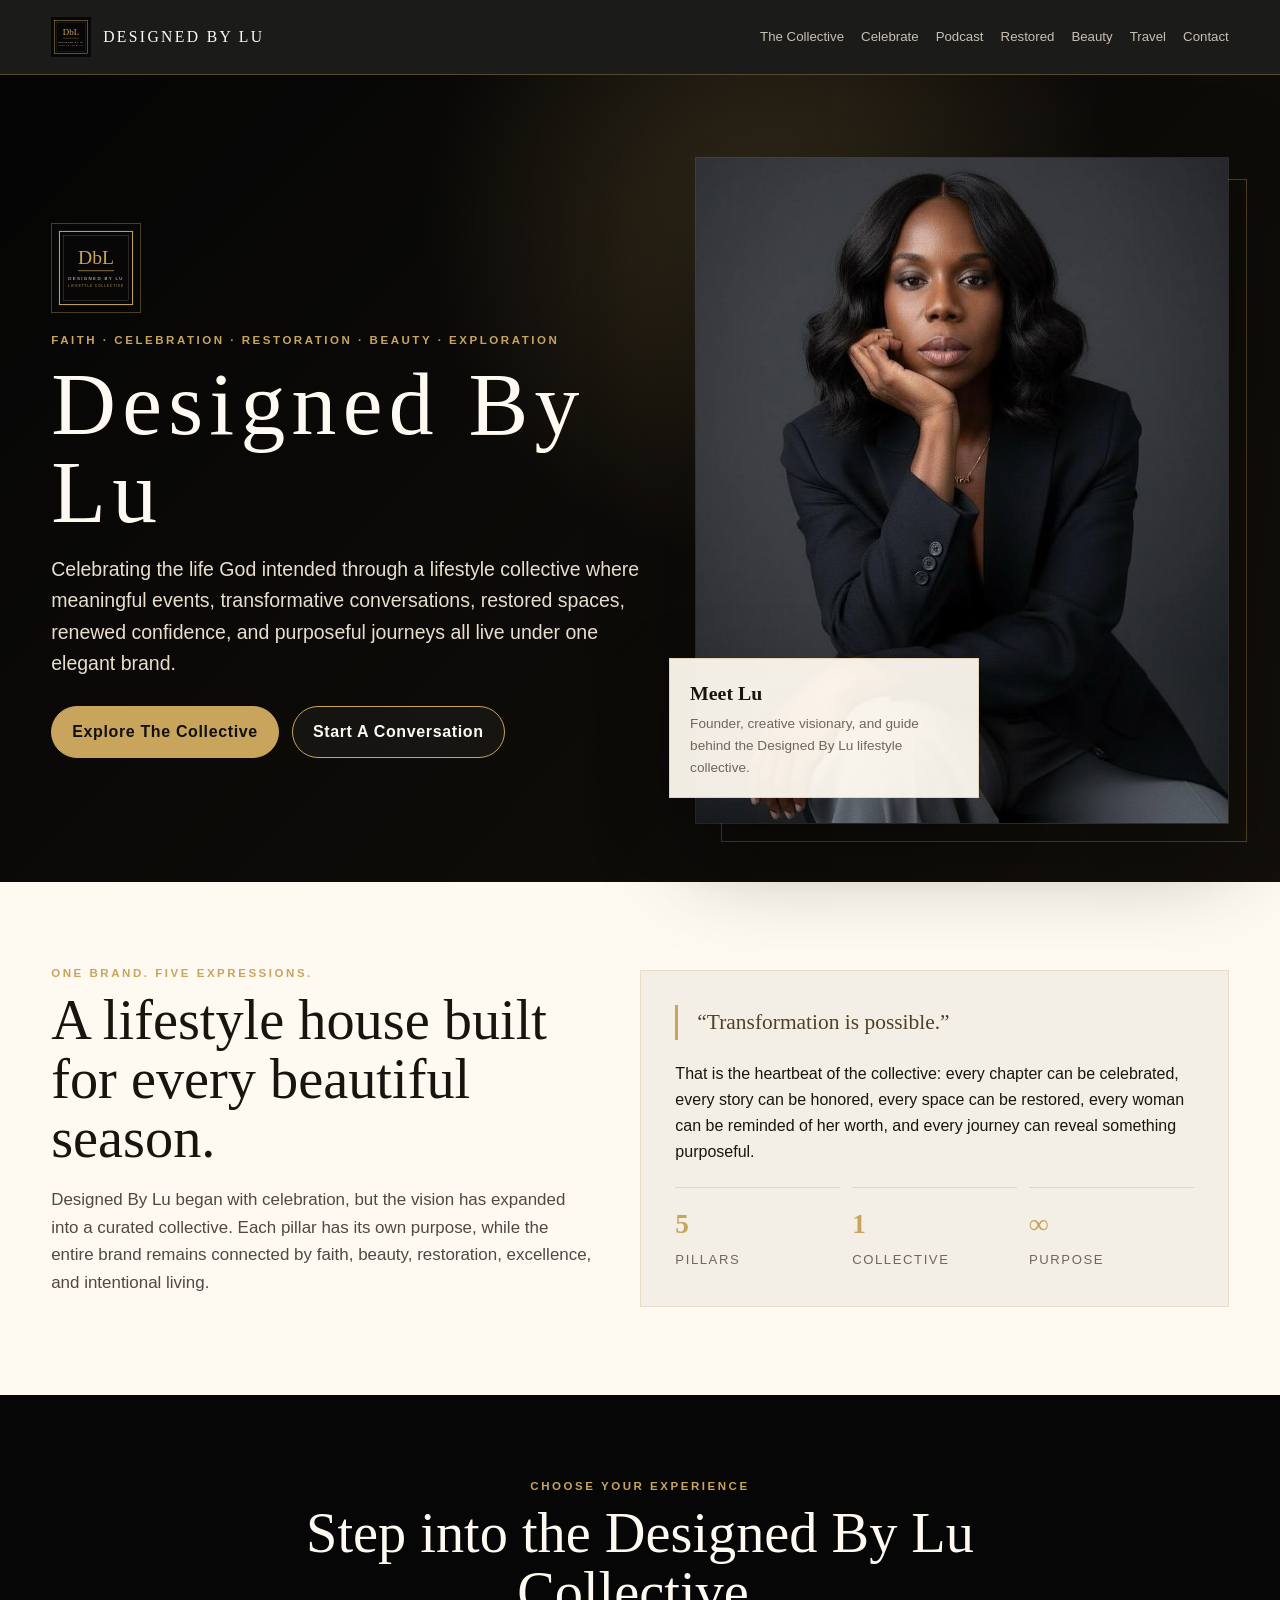
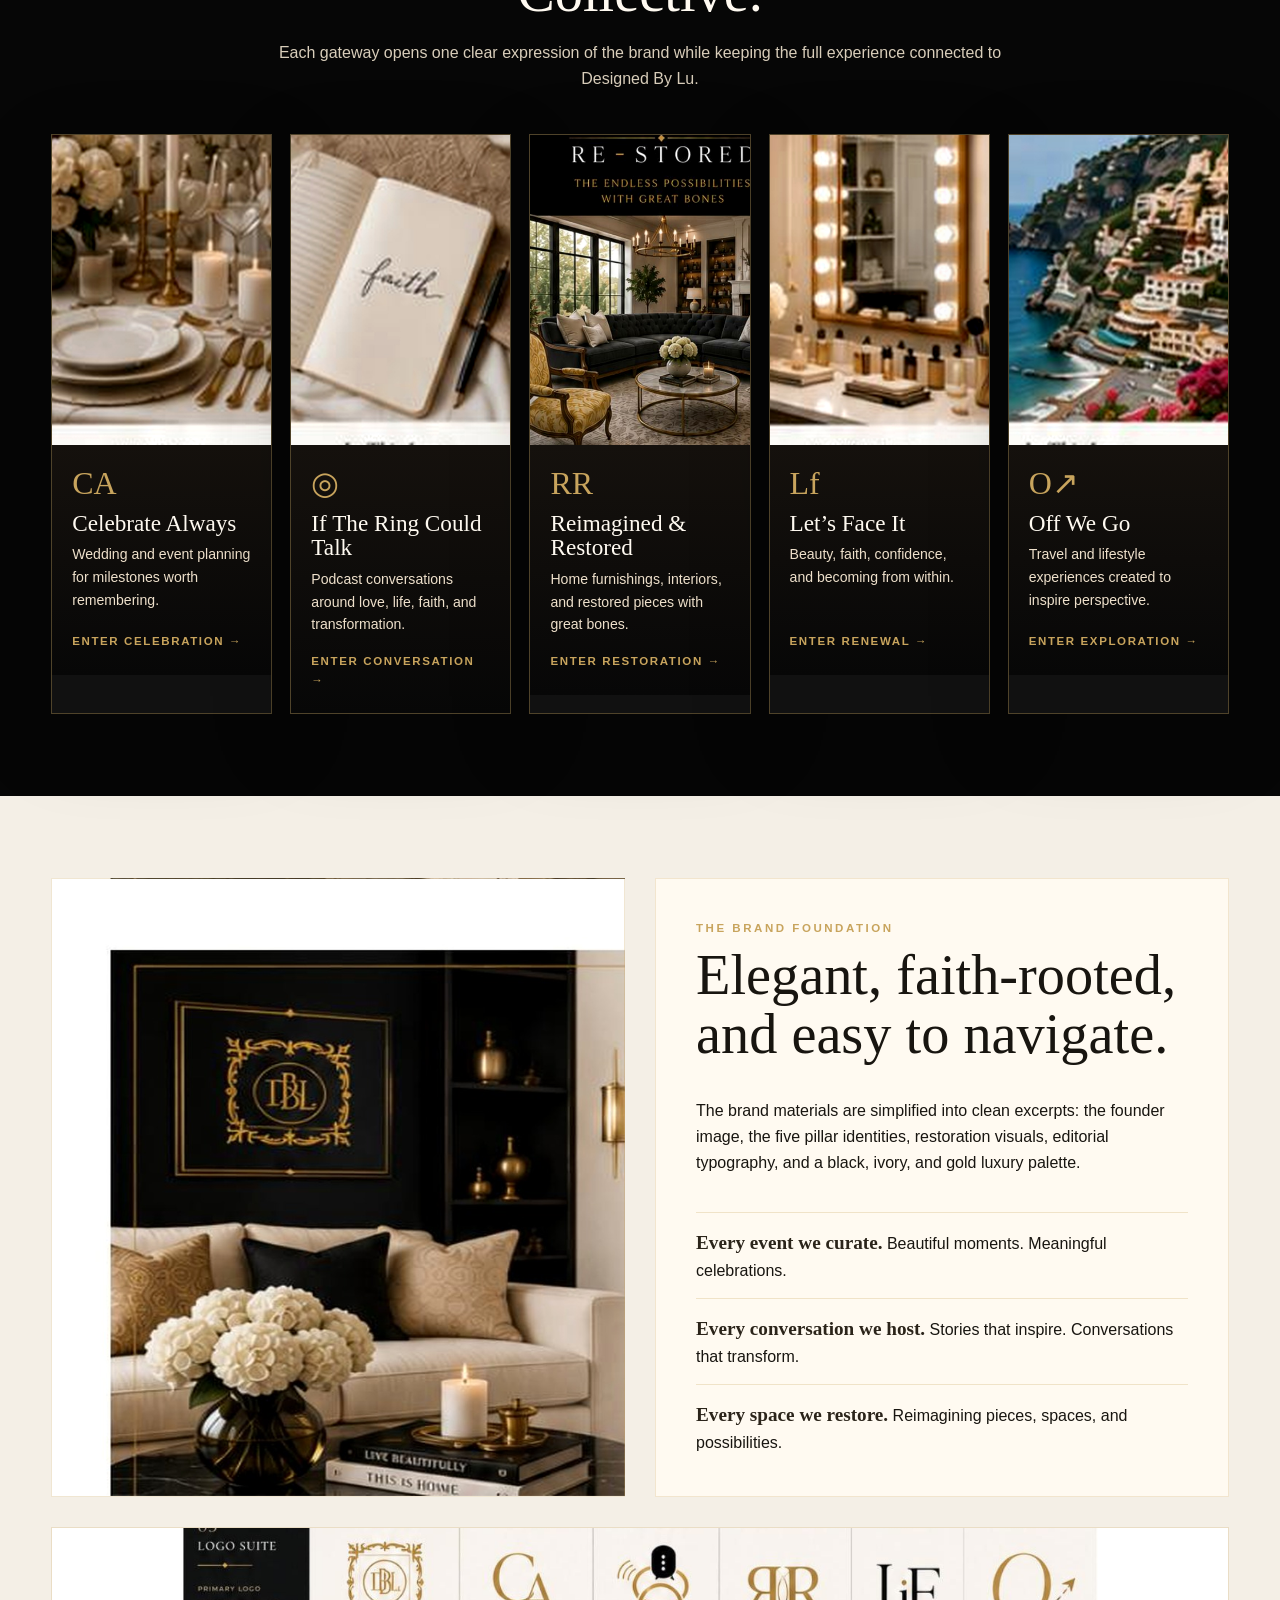
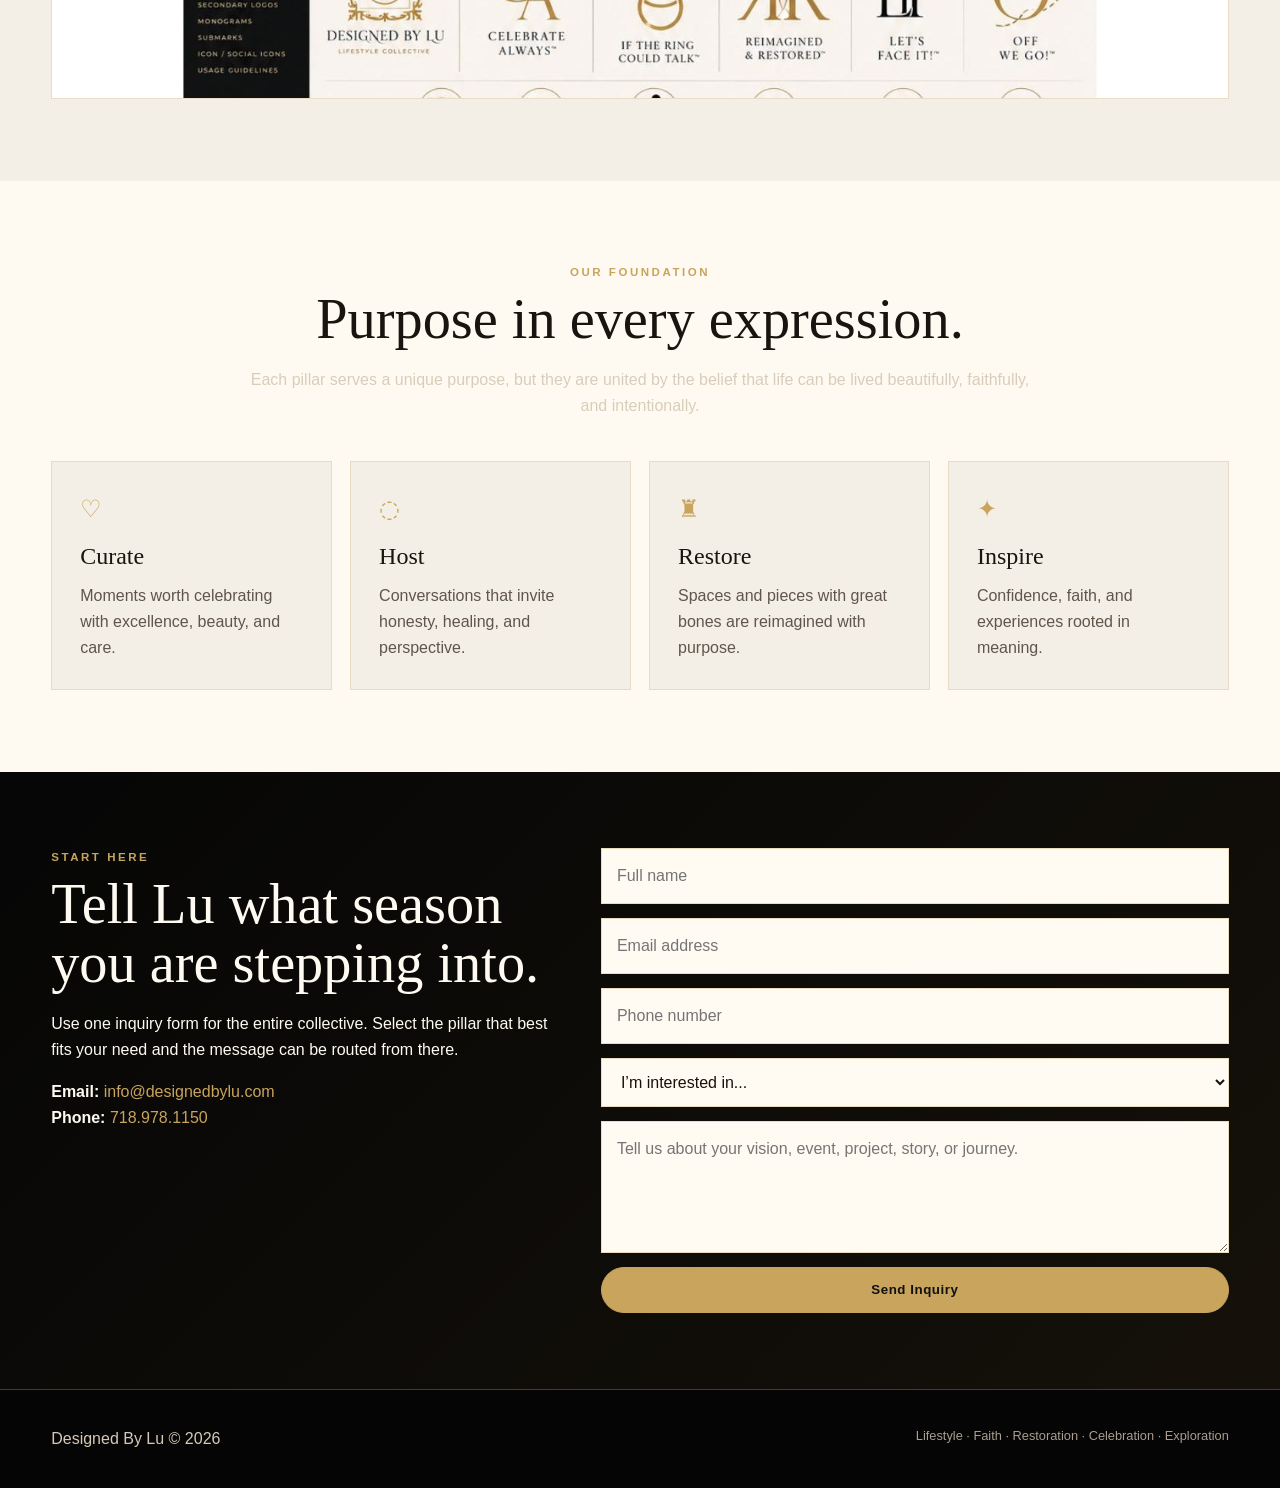
==== commit 78e7d228: "v3" ====
--- a/index.html
+++ b/index.html
@@ -54,14 +54,14 @@
       <div class="section-head">
         <div class="eyebrow">Choose Your Experience</div>
         <h2>Step into the Designed By Lu Collective.</h2>
-        <p>The homepage stays clean and simple. Each gateway below opens into one expression of the brand without overwhelming the visitor.</p>
+        <p>Each gateway opens one clear expression of the brand while keeping the full experience connected to Designed By Lu.</p>
       </div>
-      <div class="gateway-grid">
-        <a class="gateway ca" href="celebrate-always/"><div><div class="mark">CA</div><h3>Celebrate Always</h3><p>Wedding and event planning for milestones worth remembering.</p><span class="enter">Enter Celebration →</span></div></a>
-        <a class="gateway rt" href="if-the-ring-could-talk/"><div><div class="mark">◎</div><h3>If The Ring Could Talk</h3><p>Podcast conversations around love, life, faith, and transformation.</p><span class="enter">Enter Conversation →</span></div></a>
-        <a class="gateway rr" href="reimagined-restored/"><div><div class="mark">RR</div><h3>Reimagined & Restored</h3><p>Home furnishings, interiors, and restored pieces with great bones.</p><span class="enter">Enter Restoration →</span></div></a>
-        <a class="gateway lf" href="lets-face-it/"><div><div class="mark">Lf</div><h3>Let’s Face It</h3><p>Beauty, faith, confidence, and becoming from within.</p><span class="enter">Enter Renewal →</span></div></a>
-        <a class="gateway og" href="off-we-go/"><div><div class="mark">O↗</div><h3>Off We Go</h3><p>Travel and lifestyle experiences created to inspire perspective.</p><span class="enter">Enter Exploration →</span></div></a>
+      <div class="gateway-grid refined-gateways">
+        <a class="gateway" href="celebrate-always/"><img src="assets/images/celebrate-card.jpg" alt="Elegant celebration table setting"><div class="gateway-copy"><div class="mark">CA</div><h3>Celebrate Always</h3><p>Wedding and event planning for milestones worth remembering.</p><span class="enter">Enter Celebration →</span></div></a>
+        <a class="gateway" href="if-the-ring-could-talk/"><img src="assets/images/ring-card.jpg" alt="Faith journal and conversation setting"><div class="gateway-copy"><div class="mark">◎</div><h3>If The Ring Could Talk</h3><p>Podcast conversations around love, life, faith, and transformation.</p><span class="enter">Enter Conversation →</span></div></a>
+        <a class="gateway" href="reimagined-restored/"><img src="assets/images/restored-card.jpg" alt="Restored luxury interior space"><div class="gateway-copy"><div class="mark">RR</div><h3>Reimagined & Restored</h3><p>Home furnishings, interiors, and restored pieces with great bones.</p><span class="enter">Enter Restoration →</span></div></a>
+        <a class="gateway" href="lets-face-it/"><img src="assets/images/face-card.jpg" alt="Beauty vanity and confidence setting"><div class="gateway-copy"><div class="mark">Lf</div><h3>Let’s Face It</h3><p>Beauty, faith, confidence, and becoming from within.</p><span class="enter">Enter Renewal →</span></div></a>
+        <a class="gateway" href="off-we-go/"><img src="assets/images/travel-card.jpg" alt="Destination travel coastal view"><div class="gateway-copy"><div class="mark">O↗</div><h3>Off We Go</h3><p>Travel and lifestyle experiences created to inspire perspective.</p><span class="enter">Enter Exploration →</span></div></a>
       </div>
     </div>
   </section>
@@ -73,7 +73,7 @@
         <div class="showcase-copy">
           <div class="eyebrow">The Brand Foundation</div>
           <h2>Elegant, faith-rooted, and easy to navigate.</h2>
-          <p>The PDF materials were refined into excerpts instead of being placed as full crowded pages. The site now uses the strongest pieces: the founder image, the five pillar identities, the restoration visuals, and the luxury editorial palette.</p>
+          <p>The brand materials are simplified into clean excerpts: the founder image, the five pillar identities, restoration visuals, editorial typography, and a black, ivory, and gold luxury palette.</p>
           <div class="pill-list">
             <div><strong>Every event we curate.</strong> Beautiful moments. Meaningful celebrations.</div>
             <div><strong>Every conversation we host.</strong> Stories that inspire. Conversations that transform.</div>
--- a/styles.css
+++ b/styles.css
@@ -6,10 +6,10 @@
 .site-header{position:sticky;top:0;z-index:50;background:rgba(6,6,6,.91);backdrop-filter:blur(14px);border-bottom:1px solid var(--line)}.nav{height:74px;display:flex;align-items:center;justify-content:space-between;gap:22px}.brand{display:flex;align-items:center;gap:12px;color:var(--ivory);font-family:var(--serif);text-transform:uppercase;letter-spacing:.15em;font-size:.98rem}.brand img{width:40px;height:40px}.nav-links{display:flex;align-items:center;gap:17px;color:#e8dece;font-size:.83rem}.nav-links a{opacity:.84}.nav-links a:hover{opacity:1;color:var(--gold)}.menu-toggle{display:none;background:transparent;color:var(--ivory);border:1px solid var(--line);border-radius:999px;padding:9px 13px}
 .hero{background:radial-gradient(circle at 60% 18%,rgba(200,164,93,.22),transparent 34%),linear-gradient(135deg,#050505,#13100b);color:var(--ivory);padding:82px 0 58px}.hero-grid{display:grid;grid-template-columns:1.05fr .95fr;gap:54px;align-items:center}.hero-copy{padding:26px 0}.crest{width:90px;margin-bottom:18px;border:1px solid var(--line)}h1{font-family:var(--serif);font-weight:400;letter-spacing:.07em;line-height:.98;font-size:clamp(3rem,7vw,6.4rem);margin:10px 0 18px}.hero p{max-width:700px;color:#eadfce;font-size:clamp(1rem,1.8vw,1.22rem);margin:0 0 26px}.btns{display:flex;gap:13px;flex-wrap:wrap}.btn{display:inline-flex;align-items:center;justify-content:center;min-height:46px;padding:12px 20px;border-radius:999px;border:1px solid var(--gold);font-weight:800;letter-spacing:.04em}.btn.primary{background:var(--gold);color:#111}.btn.ghost{color:var(--ivory);background:rgba(255,255,255,.04)}.hero-portrait{position:relative}.hero-portrait:before{content:"";position:absolute;inset:22px -18px -18px 26px;border:1px solid var(--line);z-index:0}.hero-portrait img{position:relative;z-index:1;aspect-ratio:4/5;object-fit:cover;border:1px solid rgba(255,255,255,.12);box-shadow:0 30px 90px rgba(0,0,0,.36)}.caption-card{position:absolute;left:-26px;bottom:26px;z-index:3;background:rgba(255,250,241,.94);color:var(--ink);padding:18px 20px;border:1px solid var(--line);max-width:310px;box-shadow:0 20px 70px rgba(0,0,0,.28)}.caption-card strong{font-family:var(--serif);font-size:1.24rem}.caption-card span{display:block;color:var(--muted);font-size:.85rem;margin-top:4px}
 section{padding:82px 0}.intro{background:var(--ivory)}.split{display:grid;grid-template-columns:.96fr 1.04fr;gap:46px;align-items:center}h2{font-family:var(--serif);font-weight:400;font-size:clamp(2rem,4.4vw,4rem);line-height:1.05;margin:8px 0 18px}.lead{font-size:1.06rem;color:#51483e}.statement-card{background:var(--cream);border:1px solid rgba(200,164,93,.24);padding:34px}.statement-card p{margin-top:0}.mini-grid{display:grid;grid-template-columns:repeat(3,1fr);gap:12px;margin-top:22px}.mini{border-top:1px solid var(--line);padding-top:14px}.mini strong{display:block;font-family:var(--serif);color:var(--gold);font-size:1.7rem}.mini span{font-size:.82rem;color:var(--muted);text-transform:uppercase;letter-spacing:.12em}
-.collective{background:var(--black);color:var(--ivory)}.section-head{text-align:center;max-width:780px;margin:0 auto 42px}.section-head p{color:#d8cdba}.gateway-grid{display:grid;grid-template-columns:repeat(5,1fr);gap:16px}.gateway{min-height:430px;position:relative;overflow:hidden;border:1px solid var(--line);display:flex;align-items:flex-end;padding:22px;isolation:isolate;background:#111}.gateway:before{content:"";position:absolute;inset:0;background:var(--card) center/cover;transform:scale(1.02);transition:.45s ease;z-index:-2;filter:saturate(.92)}.gateway:after{content:"";position:absolute;inset:0;background:linear-gradient(to top,rgba(0,0,0,.93),rgba(0,0,0,.48),rgba(0,0,0,.06));z-index:-1}.gateway:hover:before{transform:scale(1.07)}.gateway .mark{font-family:var(--serif);font-size:2.25rem;color:var(--gold);line-height:1}.gateway h3{font-family:var(--serif);font-weight:400;font-size:1.55rem;line-height:1.05;margin:12px 0 8px}.gateway p{color:#eee0cb;font-size:.9rem;margin:0 0 14px}.enter{color:var(--gold);font-weight:900;font-size:.73rem;letter-spacing:.16em;text-transform:uppercase}.ca{--card:url('assets/images/celebrate-card.jpg')}.rt{--card:url('assets/images/ring-card.jpg')}.rr{--card:url('assets/images/restored-card.jpg')}.lf{--card:url('assets/images/face-card.jpg')}.og{--card:url('assets/images/travel-card.jpg')}
+.collective{background:var(--black);color:var(--ivory)}.section-head{text-align:center;max-width:780px;margin:0 auto 42px}.section-head p{color:#d8cdba}.gateway-grid{display:grid;grid-template-columns:repeat(5,1fr);gap:18px}.gateway{position:relative;overflow:hidden;border:1px solid var(--line);display:flex;flex-direction:column;background:#111;color:var(--ivory);min-height:auto;isolation:isolate;box-shadow:0 26px 80px rgba(0,0,0,.22);transition:transform .28s ease,border-color .28s ease}.gateway:hover{transform:translateY(-7px);border-color:rgba(200,164,93,.72)}.gateway img{width:100%;height:310px;object-fit:cover;transition:transform .45s ease;filter:saturate(.95) contrast(1.02)}.gateway:hover img{transform:scale(1.055)}.gateway-copy{padding:22px 20px 24px;background:linear-gradient(180deg,#15110d,#070707);min-height:230px;display:flex;flex-direction:column}.gateway .mark{font-family:var(--serif);font-size:2rem;color:var(--gold);line-height:1}.gateway h3{font-family:var(--serif);font-weight:400;font-size:1.45rem;line-height:1.06;margin:12px 0 8px}.gateway p{color:#eee0cb;font-size:.88rem;margin:0 0 16px}.enter{color:var(--gold);font-weight:900;font-size:.72rem;letter-spacing:.14em;text-transform:uppercase;margin-top:auto}.ca{--card:url('assets/images/celebrate-card.jpg')}.rt{--card:url('assets/images/ring-card.jpg')}.rr{--card:url('assets/images/restored-card.jpg')}.lf{--card:url('assets/images/face-card.jpg')}.og{--card:url('assets/images/travel-card.jpg')}
 .clean-showcase{background:var(--cream)}.showcase-grid{display:grid;grid-template-columns:1fr 1fr;gap:30px;align-items:stretch}.showcase-image{min-height:520px;background:url('assets/images/interior-ambience.jpg') center/cover;border:1px solid rgba(200,164,93,.28)}.showcase-copy{background:var(--ivory);border:1px solid rgba(200,164,93,.24);padding:40px;display:flex;flex-direction:column;justify-content:center}.pill-list{display:grid;gap:14px;margin-top:20px}.pill-list div{border-top:1px solid rgba(200,164,93,.28);padding-top:14px}.pill-list strong{font-family:var(--serif);font-size:1.2rem;color:#2b241a}.strip{margin-top:30px;border:1px solid rgba(200,164,93,.24);overflow:hidden}.strip img{width:100%;height:170px;object-fit:cover;object-position:center}
 .foundation{background:var(--ivory)}.foundation-grid{display:grid;grid-template-columns:repeat(4,1fr);gap:18px}.foundation-card{background:var(--cream);border:1px solid rgba(200,164,93,.26);padding:28px}.foundation-card span{color:var(--gold);font-size:1.5rem}.foundation-card h3{font-family:var(--serif);font-weight:400;font-size:1.5rem;margin:8px 0}.foundation-card p{color:#5f554b;margin:0}
 .contact-band{background:linear-gradient(135deg,#060606,#15110a);color:var(--ivory);padding:76px 0}.contact-wrap{display:grid;grid-template-columns:.9fr 1.1fr;gap:36px;align-items:start}.contact-info a{color:var(--gold)}form{display:grid;gap:14px}input,select,textarea{width:100%;padding:14px 15px;border:1px solid rgba(200,164,93,.35);background:#fffaf2;color:#17110c;font:inherit}textarea{min-height:132px}.hidden{display:none}.footer{background:#050505;color:#d7c9b7;padding:36px 0;border-top:1px solid var(--line)}.footer-inner{display:flex;justify-content:space-between;gap:18px;flex-wrap:wrap}.tiny{font-size:.8rem;color:#a99e90}
 .breadcrumbs{padding:18px 0;background:#111;color:#d7c9b7}.breadcrumbs a{color:var(--gold)}.pillar-hero{background:linear-gradient(135deg,rgba(6,6,6,.88),rgba(6,6,6,.55)),var(--pillar) center/cover;color:var(--ivory);padding:105px 0}.pillar-hero .container{max-width:930px}.pillar-hero h1{font-size:clamp(2.65rem,6vw,5.8rem)}.pillar-hero p{max-width:720px;color:#eadfce;font-size:1.12rem}.page-grid{display:grid;grid-template-columns:1.05fr .95fr;gap:34px;align-items:start}.panel{background:var(--ivory);border:1px solid rgba(200,164,93,.24);padding:36px}.panel.dark-panel{background:#0a0a0a;color:var(--ivory)}.feature-img{border:1px solid rgba(200,164,93,.28);box-shadow:0 28px 80px rgba(0,0,0,.12);width:100%;object-fit:cover}.service-list{display:grid;gap:0;margin:22px 0}.service-list div{border-top:1px solid rgba(200,164,93,.28);padding:16px 0}.service-list strong{display:block}.quote{font-family:var(--serif);font-size:1.34rem;color:#514027;border-left:3px solid var(--gold);padding-left:19px}.next-steps{display:grid;grid-template-columns:repeat(3,1fr);gap:18px;margin-top:32px}.step{padding:22px;background:var(--cream);border:1px solid rgba(200,164,93,.22)}.step b{color:var(--deep-gold)}
 .thankyou{min-height:72vh;display:grid;place-items:center;background:linear-gradient(135deg,#060606,#18120a);color:var(--ivory);text-align:center}.thankyou .container{max-width:760px}
-@media (max-width:1100px){.gateway-grid{grid-template-columns:repeat(2,1fr)}.gateway:last-child{grid-column:1/-1}.foundation-grid,.next-steps{grid-template-columns:repeat(2,1fr)}}@media (max-width:790px){.nav-links{display:none;position:absolute;left:0;right:0;top:74px;background:#060606;padding:20px;flex-direction:column;align-items:flex-start}.nav-links.open{display:flex}.menu-toggle{display:block}.hero-grid,.split,.showcase-grid,.contact-wrap,.page-grid{grid-template-columns:1fr}.hero{padding-top:54px}.caption-card{position:relative;left:auto;bottom:auto;margin-top:-18px}.gateway-grid,.foundation-grid,.next-steps,.mini-grid{grid-template-columns:1fr}.gateway{min-height:320px}section{padding:62px 0}.brand{font-size:.8rem}.strip img{height:110px}}
+@media (max-width:1100px){.gateway-grid{grid-template-columns:repeat(3,1fr)}.foundation-grid,.next-steps{grid-template-columns:repeat(2,1fr)}}@media (max-width:930px){.gateway-grid{grid-template-columns:repeat(2,1fr)}}@media (max-width:790px){.nav-links{display:none;position:absolute;left:0;right:0;top:74px;background:#060606;padding:20px;flex-direction:column;align-items:flex-start}.nav-links.open{display:flex}.menu-toggle{display:block}.hero-grid,.split,.showcase-grid,.contact-wrap,.page-grid{grid-template-columns:1fr}.hero{padding-top:54px}.caption-card{position:relative;left:auto;bottom:auto;margin-top:-18px}.gateway-grid,.foundation-grid,.next-steps,.mini-grid{grid-template-columns:1fr}.gateway img{height:260px}.gateway-copy{min-height:auto}section{padding:62px 0}.brand{font-size:.8rem}.strip img{height:110px}}
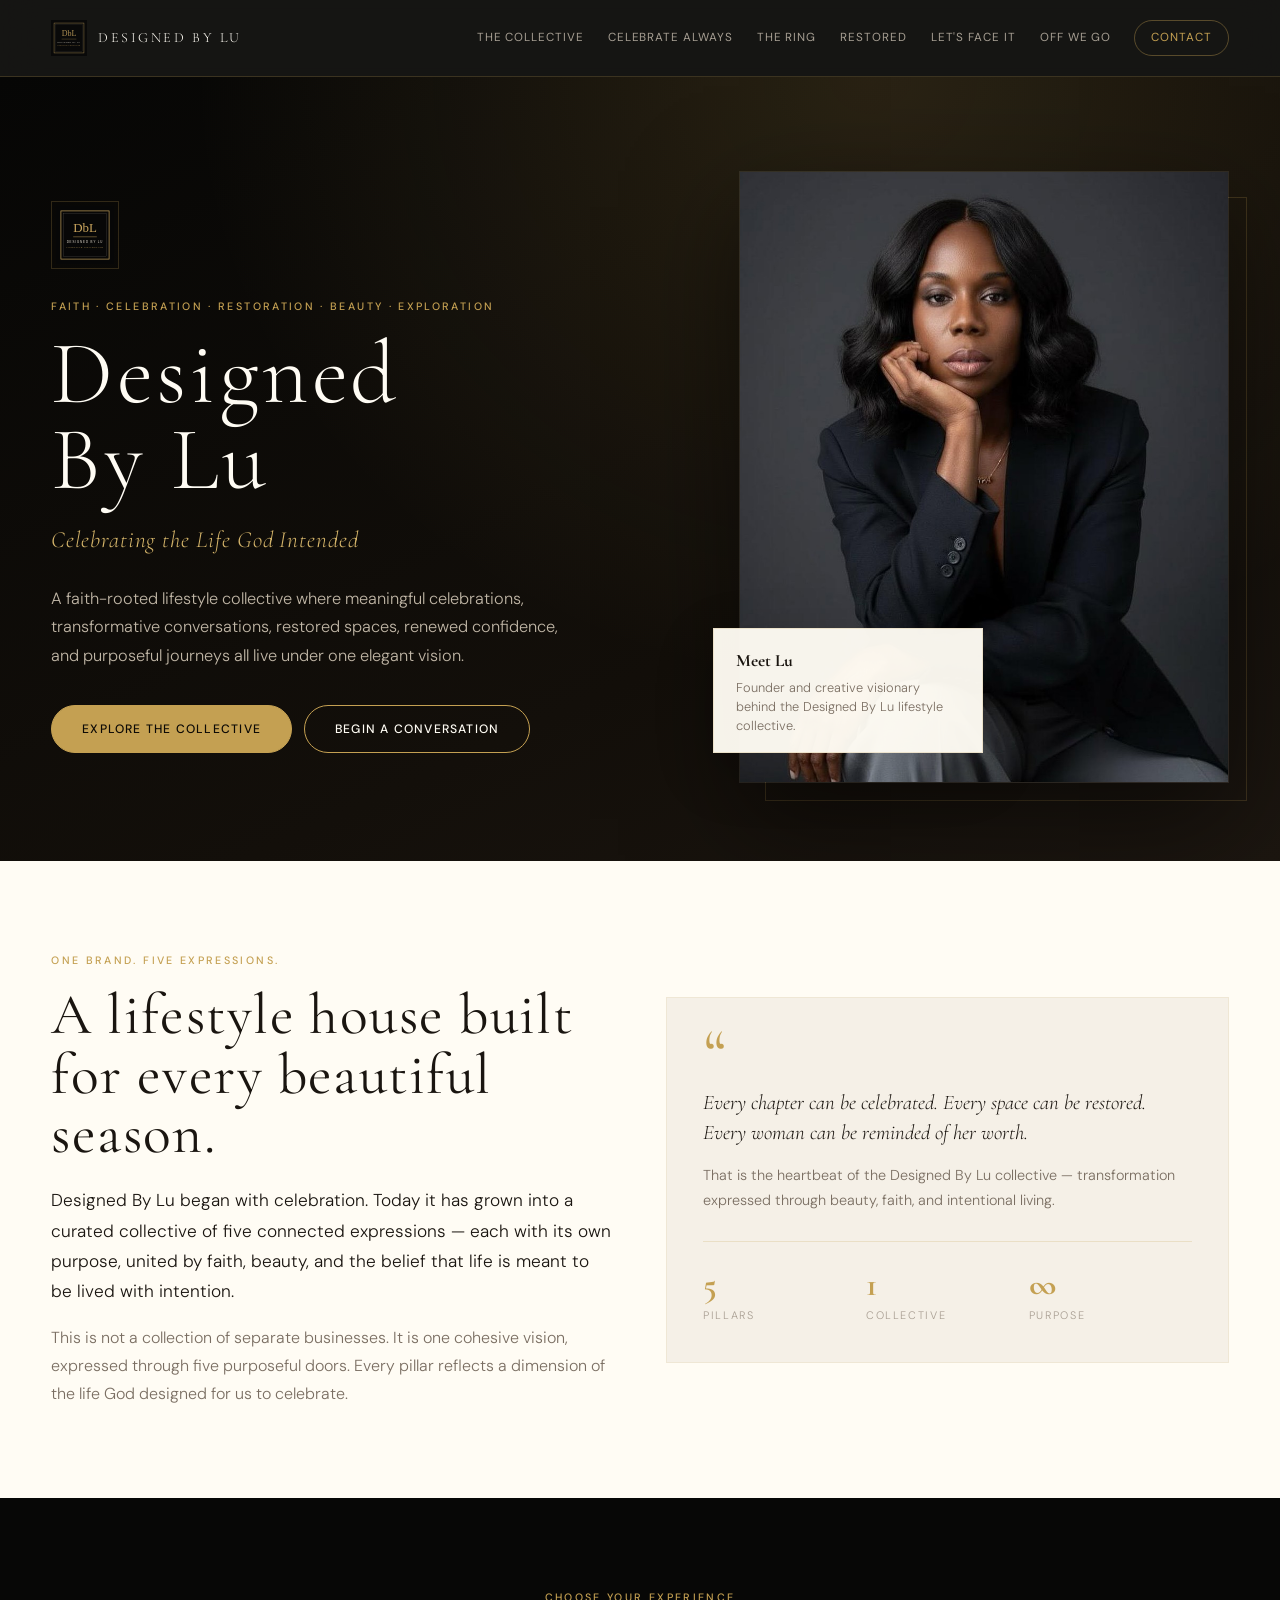
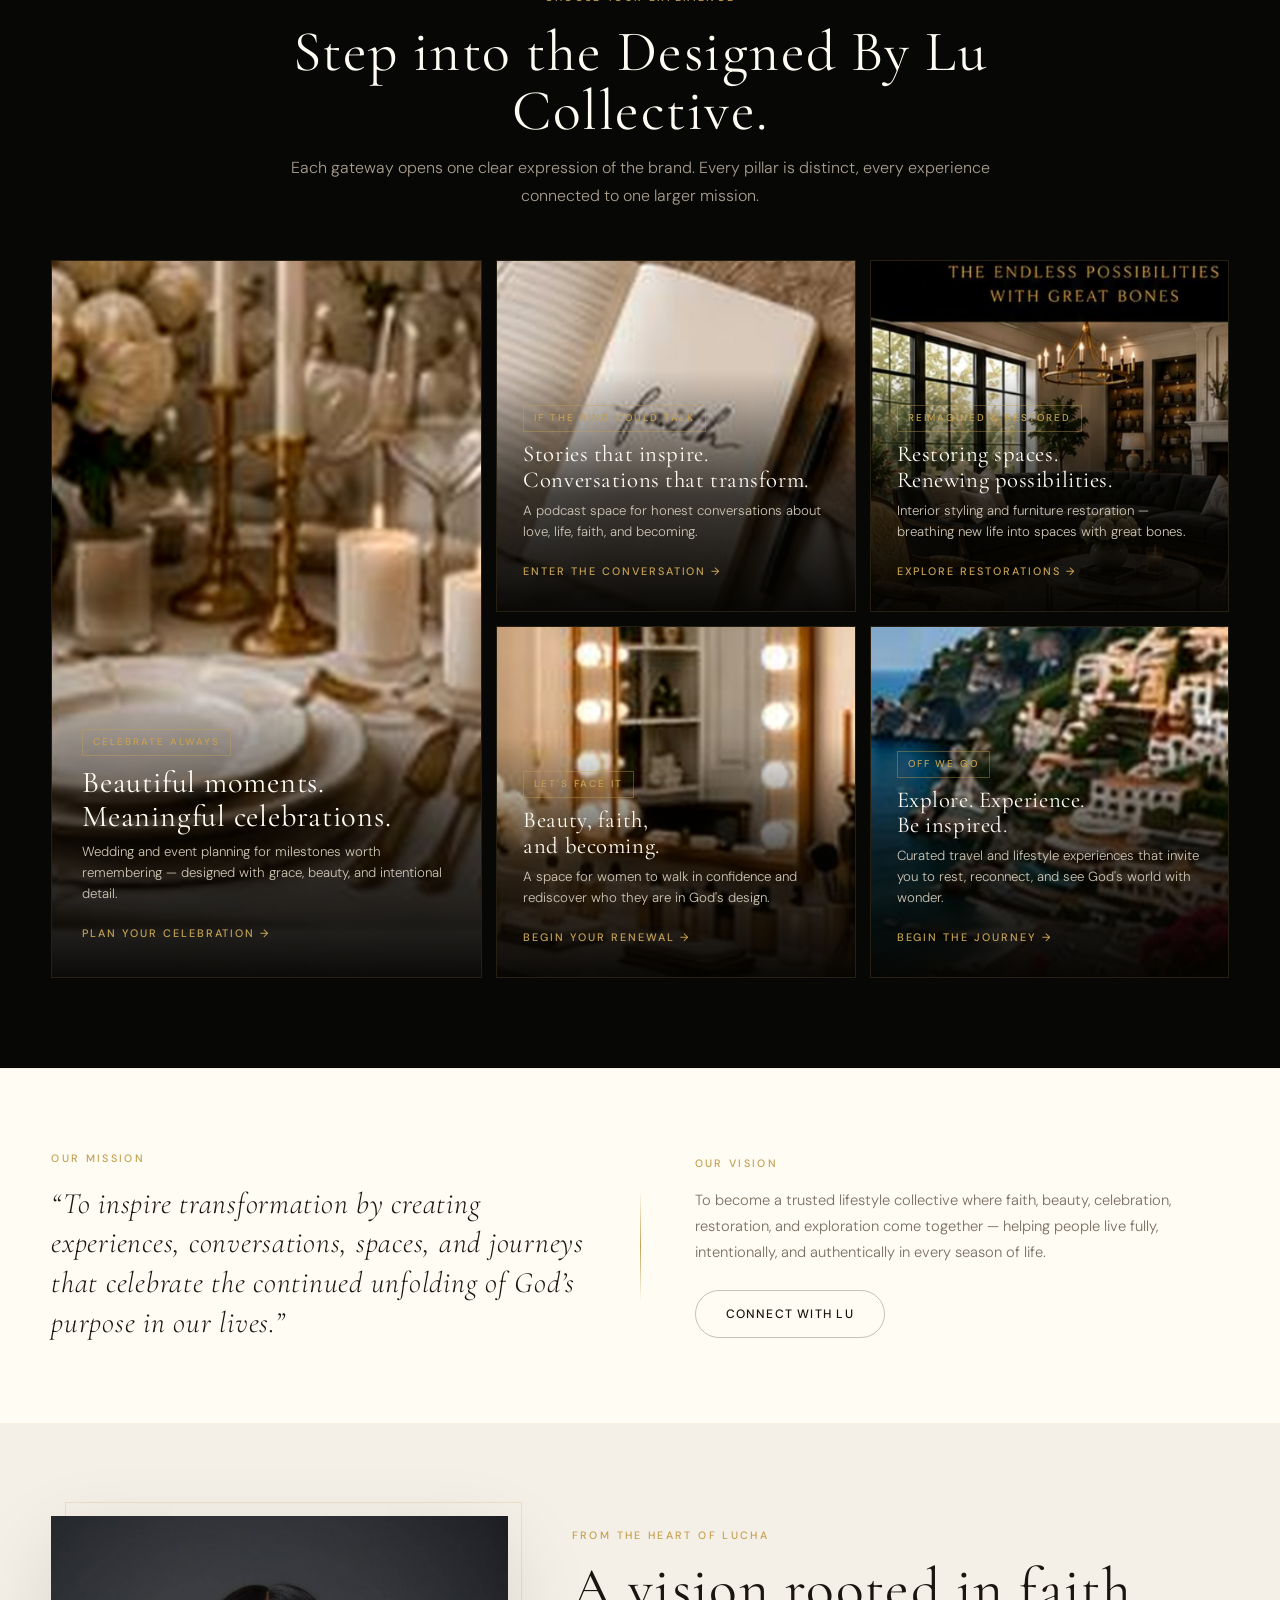
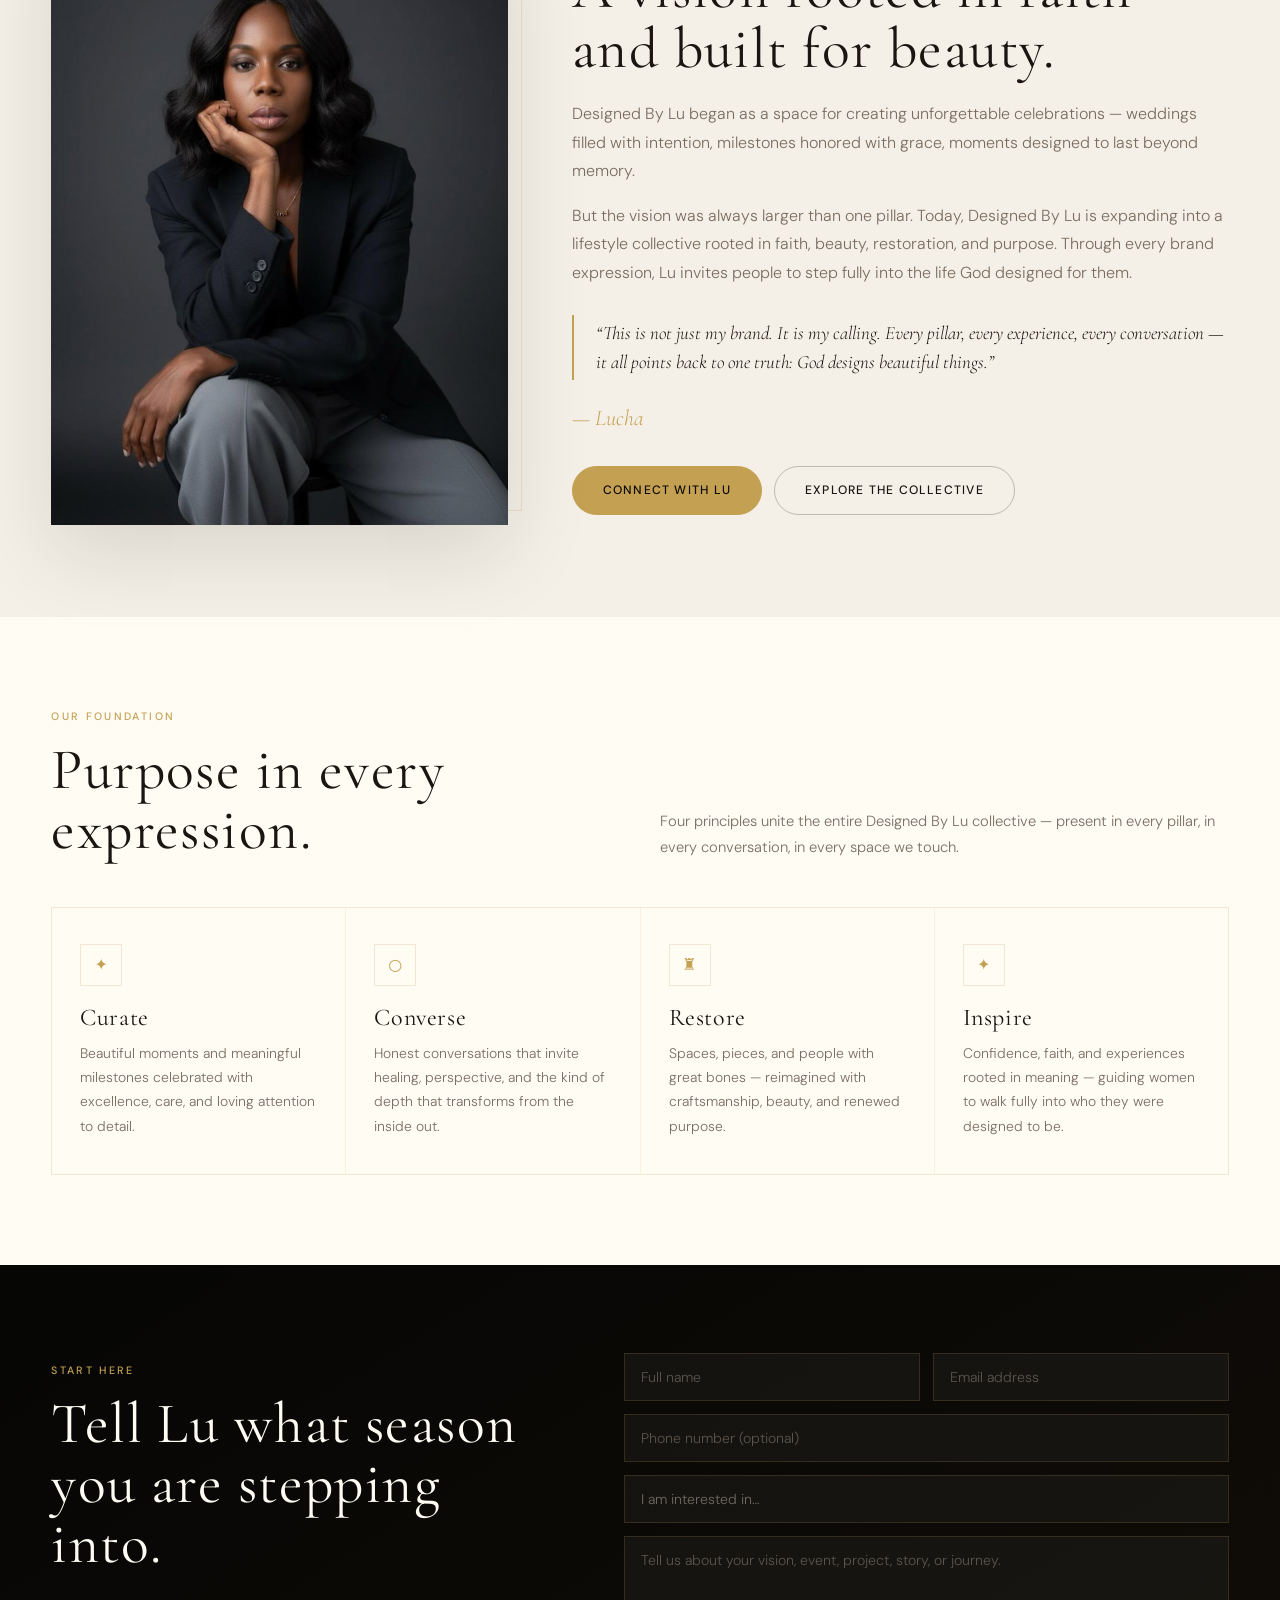
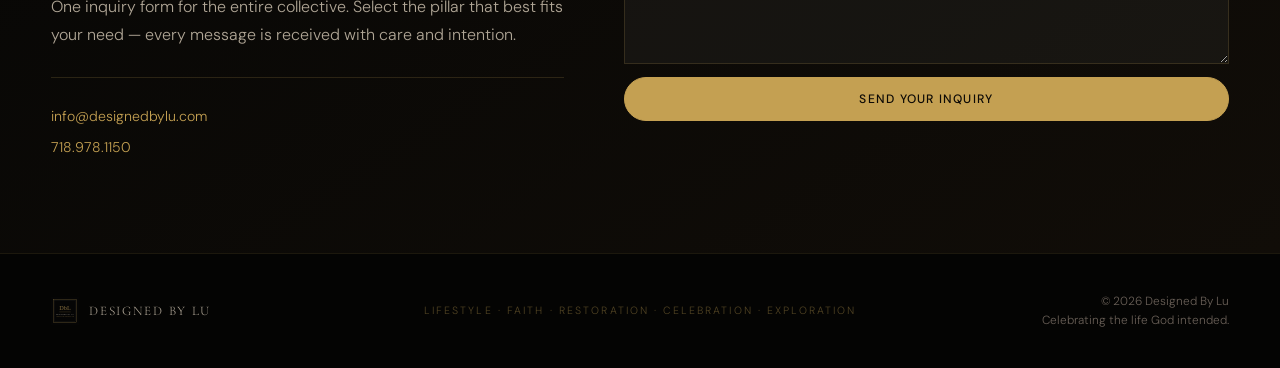
==== commit 7ad6f81b: "v4" ====
--- a/index.html
+++ b/index.html
@@ -3,111 +3,306 @@
 <head>
   <meta charset="utf-8" />
   <meta name="viewport" content="width=device-width, initial-scale=1" />
-  <title>Designed By Lu | Lifestyle Collective</title>
-  <meta name="description" content="Designed By Lu is a faith-rooted lifestyle collective celebrating life through events, conversation, restoration, beauty, and travel." />
+  <title>Designed By Lu | Faith-Rooted Luxury Lifestyle Collective</title>
+  <meta name="description" content="Designed By Lu is a faith-rooted luxury lifestyle collective celebrating life through events, conversation, restoration, beauty, and purposeful travel." />
+  <link rel="preconnect" href="https://fonts.googleapis.com">
+  <link rel="preconnect" href="https://fonts.gstatic.com" crossorigin>
+  <link href="https://fonts.googleapis.com/css2?family=Cormorant+Garamond:ital,wght@0,300;0,400;0,500;0,600;1,300;1,400;1,500&family=DM+Sans:opsz,wght@9..40,300;9..40,400;9..40,500;9..40,600&display=swap" rel="stylesheet">
   <link rel="stylesheet" href="styles.css" />
 </head>
 <body>
+
+<!-- ===== HEADER ===== -->
 <header class="site-header">
   <div class="container nav">
-    <a class="brand" href="index.html"><img src="assets/brand/crest.svg" alt="Designed By Lu crest">Designed By Lu</a>
-    <button class="menu-toggle" aria-label="Open menu">Menu</button>
+    <a class="brand" href="index.html">
+      <img src="assets/brand/crest.svg" alt="Designed By Lu">
+      Designed By Lu
+    </a>
+    <button class="menu-toggle" aria-label="Open navigation menu" aria-expanded="false">Menu</button>
     <nav class="nav-links" aria-label="Main navigation">
-      <a href="#collective">The Collective</a><a href="celebrate-always/">Celebrate</a><a href="if-the-ring-could-talk/">Podcast</a><a href="reimagined-restored/">Restored</a><a href="lets-face-it/">Beauty</a><a href="off-we-go/">Travel</a><a href="contact/">Contact</a>
+      <a href="#collective">The Collective</a>
+      <a href="celebrate-always/">Celebrate Always</a>
+      <a href="if-the-ring-could-talk/">The Ring</a>
+      <a href="reimagined-restored/">Restored</a>
+      <a href="lets-face-it/">Let's Face It</a>
+      <a href="off-we-go/">Off We Go</a>
+      <a href="contact/" class="nav-cta">Contact</a>
     </nav>
   </div>
 </header>
+
 <main>
+
+  <!-- ===== HERO ===== -->
   <section class="hero">
     <div class="container hero-grid">
+
       <div class="hero-copy">
-        <img class="crest" src="assets/brand/crest.svg" alt="Designed By Lu crest">
-        <div class="eyebrow">Faith · Celebration · Restoration · Beauty · Exploration</div>
-        <h1>Designed By Lu</h1>
-        <p>Celebrating the life God intended through a lifestyle collective where meaningful events, transformative conversations, restored spaces, renewed confidence, and purposeful journeys all live under one elegant brand.</p>
-        <div class="btns"><a class="btn primary" href="#collective">Explore The Collective</a><a class="btn ghost" href="contact/">Start A Conversation</a></div>
-      </div>
+        <img class="hero-mark" src="assets/brand/crest.svg" alt="Designed By Lu crest">
+        <span class="eyebrow">Faith &middot; Celebration &middot; Restoration &middot; Beauty &middot; Exploration</span>
+        <h1>Designed<br>By Lu</h1>
+        <span class="hero-tagline">Celebrating the Life God Intended</span>
+        <p>A faith-rooted lifestyle collective where meaningful celebrations, transformative conversations, restored spaces, renewed confidence, and purposeful journeys all live under one elegant vision.</p>
+        <div class="btns">
+          <a class="btn primary" href="#collective">Explore The Collective</a>
+          <a class="btn ghost" href="contact/">Begin a Conversation</a>
+        </div>
+      </div>
+
       <div class="hero-portrait">
-        <img src="assets/images/lucha-hero.jpg" alt="Portrait of Lucha, founder of Designed By Lu">
-        <div class="caption-card"><strong>Meet Lu</strong><span>Founder, creative visionary, and guide behind the Designed By Lu lifestyle collective.</span></div>
-      </div>
-    </div>
-  </section>
-
+        <img src="assets/images/lucha-hero.jpg" alt="Lucha, founder of Designed By Lu">
+        <div class="hero-caption">
+          <strong>Meet Lu</strong>
+          <span>Founder and creative visionary behind the Designed By Lu lifestyle collective.</span>
+        </div>
+      </div>
+
+    </div>
+  </section>
+
+  <!-- ===== INTRO ===== -->
   <section class="intro">
-    <div class="container split">
+    <div class="container intro-grid">
+
       <div>
-        <div class="eyebrow">One Brand. Five Expressions.</div>
+        <span class="eyebrow">One Brand. Five Expressions.</span>
         <h2>A lifestyle house built for every beautiful season.</h2>
-        <p class="lead">Designed By Lu began with celebration, but the vision has expanded into a curated collective. Each pillar has its own purpose, while the entire brand remains connected by faith, beauty, restoration, excellence, and intentional living.</p>
-      </div>
+        <p class="lead">Designed By Lu began with celebration. Today it has grown into a curated collective of five connected expressions — each with its own purpose, united by faith, beauty, and the belief that life is meant to be lived with intention.</p>
+        <p>This is not a collection of separate businesses. It is one cohesive vision, expressed through five purposeful doors. Every pillar reflects a dimension of the life God designed for us to celebrate.</p>
+      </div>
+
       <div class="statement-card">
-        <p class="quote">“Transformation is possible.”</p>
-        <p>That is the heartbeat of the collective: every chapter can be celebrated, every story can be honored, every space can be restored, every woman can be reminded of her worth, and every journey can reveal something purposeful.</p>
-        <div class="mini-grid"><div class="mini"><strong>5</strong><span>Pillars</span></div><div class="mini"><strong>1</strong><span>Collective</span></div><div class="mini"><strong>∞</strong><span>Purpose</span></div></div>
-      </div>
-    </div>
-  </section>
-
+        <span class="quote-mark">&ldquo;</span>
+        <p class="sc-quote">Every chapter can be celebrated. Every space can be restored. Every woman can be reminded of her worth.</p>
+        <p class="sc-body">That is the heartbeat of the Designed By Lu collective — transformation expressed through beauty, faith, and intentional living.</p>
+        <div class="stats-row">
+          <div class="stat"><strong>5</strong><span>Pillars</span></div>
+          <div class="stat"><strong>1</strong><span>Collective</span></div>
+          <div class="stat"><strong>&infin;</strong><span>Purpose</span></div>
+        </div>
+      </div>
+
+    </div>
+  </section>
+
+  <!-- ===== GATEWAY CARDS ===== -->
   <section id="collective" class="collective">
     <div class="container">
+
       <div class="section-head">
-        <div class="eyebrow">Choose Your Experience</div>
+        <span class="eyebrow">Choose Your Experience</span>
         <h2>Step into the Designed By Lu Collective.</h2>
-        <p>Each gateway opens one clear expression of the brand while keeping the full experience connected to Designed By Lu.</p>
-      </div>
-      <div class="gateway-grid refined-gateways">
-        <a class="gateway" href="celebrate-always/"><img src="assets/images/celebrate-card.jpg" alt="Elegant celebration table setting"><div class="gateway-copy"><div class="mark">CA</div><h3>Celebrate Always</h3><p>Wedding and event planning for milestones worth remembering.</p><span class="enter">Enter Celebration →</span></div></a>
-        <a class="gateway" href="if-the-ring-could-talk/"><img src="assets/images/ring-card.jpg" alt="Faith journal and conversation setting"><div class="gateway-copy"><div class="mark">◎</div><h3>If The Ring Could Talk</h3><p>Podcast conversations around love, life, faith, and transformation.</p><span class="enter">Enter Conversation →</span></div></a>
-        <a class="gateway" href="reimagined-restored/"><img src="assets/images/restored-card.jpg" alt="Restored luxury interior space"><div class="gateway-copy"><div class="mark">RR</div><h3>Reimagined & Restored</h3><p>Home furnishings, interiors, and restored pieces with great bones.</p><span class="enter">Enter Restoration →</span></div></a>
-        <a class="gateway" href="lets-face-it/"><img src="assets/images/face-card.jpg" alt="Beauty vanity and confidence setting"><div class="gateway-copy"><div class="mark">Lf</div><h3>Let’s Face It</h3><p>Beauty, faith, confidence, and becoming from within.</p><span class="enter">Enter Renewal →</span></div></a>
-        <a class="gateway" href="off-we-go/"><img src="assets/images/travel-card.jpg" alt="Destination travel coastal view"><div class="gateway-copy"><div class="mark">O↗</div><h3>Off We Go</h3><p>Travel and lifestyle experiences created to inspire perspective.</p><span class="enter">Enter Exploration →</span></div></a>
-      </div>
-    </div>
-  </section>
-
-  <section class="clean-showcase">
+        <p>Each gateway opens one clear expression of the brand. Every pillar is distinct, every experience connected to one larger mission.</p>
+      </div>
+
+      <div class="gateway-grid">
+
+        <!-- Featured: Celebrate Always -->
+        <a class="gateway" href="celebrate-always/">
+          <div class="gateway-img">
+            <img src="assets/images/celebrate-card.jpg" alt="Elegant celebration table with florals and candlelight">
+          </div>
+          <div class="gateway-overlay">
+            <span class="gateway-mark">Celebrate Always</span>
+            <h3>Beautiful moments.<br>Meaningful celebrations.</h3>
+            <p>Wedding and event planning for milestones worth remembering — designed with grace, beauty, and intentional detail.</p>
+            <span class="gateway-enter">Plan Your Celebration &rarr;</span>
+          </div>
+        </a>
+
+        <!-- If The Ring Could Talk -->
+        <a class="gateway" href="if-the-ring-could-talk/">
+          <div class="gateway-img">
+            <img src="assets/images/ring-card.jpg" alt="Intimate conversation and faith setting">
+          </div>
+          <div class="gateway-overlay">
+            <span class="gateway-mark">If The Ring Could Talk</span>
+            <h3>Stories that inspire. Conversations that transform.</h3>
+            <p>A podcast space for honest conversations about love, life, faith, and becoming.</p>
+            <span class="gateway-enter">Enter the Conversation &rarr;</span>
+          </div>
+        </a>
+
+        <!-- Reimagined & Restored -->
+        <a class="gateway" href="reimagined-restored/">
+          <div class="gateway-img">
+            <img src="assets/images/restored-card.jpg" alt="Beautifully restored interior space">
+          </div>
+          <div class="gateway-overlay">
+            <span class="gateway-mark">Reimagined &amp; Restored</span>
+            <h3>Restoring spaces.<br>Renewing possibilities.</h3>
+            <p>Interior styling and furniture restoration — breathing new life into spaces with great bones.</p>
+            <span class="gateway-enter">Explore Restorations &rarr;</span>
+          </div>
+        </a>
+
+        <!-- Let's Face It -->
+        <a class="gateway" href="lets-face-it/">
+          <div class="gateway-img">
+            <img src="assets/images/face-card.jpg" alt="Beauty, confidence, and faith setting">
+          </div>
+          <div class="gateway-overlay">
+            <span class="gateway-mark">Let's Face It</span>
+            <h3>Beauty, faith,<br>and becoming.</h3>
+            <p>A space for women to walk in confidence and rediscover who they are in God's design.</p>
+            <span class="gateway-enter">Begin Your Renewal &rarr;</span>
+          </div>
+        </a>
+
+        <!-- Off We Go -->
+        <a class="gateway" href="off-we-go/">
+          <div class="gateway-img">
+            <img src="assets/images/travel-card.jpg" alt="Curated destination travel experience">
+          </div>
+          <div class="gateway-overlay">
+            <span class="gateway-mark">Off We Go</span>
+            <h3>Explore. Experience.<br>Be inspired.</h3>
+            <p>Curated travel and lifestyle experiences that invite you to rest, reconnect, and see God's world with wonder.</p>
+            <span class="gateway-enter">Begin The Journey &rarr;</span>
+          </div>
+        </a>
+
+      </div>
+    </div>
+  </section>
+
+  <!-- ===== MISSION / VISION BANNER ===== -->
+  <section class="mission-banner">
+    <div class="container mission-inner">
+
+      <div class="mission-text">
+        <span class="eyebrow">Our Mission</span>
+        <h3>&ldquo;To inspire transformation by creating experiences, conversations, spaces, and journeys that celebrate the continued unfolding of God&rsquo;s purpose in our lives.&rdquo;</h3>
+      </div>
+
+      <div class="divider-line"></div>
+
+      <div class="vision-text">
+        <span class="eyebrow">Our Vision</span>
+        <p>To become a trusted lifestyle collective where faith, beauty, celebration, restoration, and exploration come together — helping people live fully, intentionally, and authentically in every season of life.</p>
+        <div class="btns vision-cta">
+          <a class="btn ink-ghost" href="contact/">Connect With Lu</a>
+        </div>
+      </div>
+
+    </div>
+  </section>
+
+  <!-- ===== FOUNDER SECTION ===== -->
+  <section class="founder-section">
+    <div class="container founder-grid">
+
+      <div class="founder-img-wrap">
+        <img src="assets/images/lucha-owner.jpg" alt="Lucha, founder of Designed By Lu">
+      </div>
+
+      <div class="founder-copy">
+        <span class="eyebrow">From the Heart of Lucha</span>
+        <h2>A vision rooted in faith and built for beauty.</h2>
+        <p>Designed By Lu began as a space for creating unforgettable celebrations — weddings filled with intention, milestones honored with grace, moments designed to last beyond memory.</p>
+        <p>But the vision was always larger than one pillar. Today, Designed By Lu is expanding into a lifestyle collective rooted in faith, beauty, restoration, and purpose. Through every brand expression, Lu invites people to step fully into the life God designed for them.</p>
+        <blockquote class="founder-blockquote">&ldquo;This is not just my brand. It is my calling. Every pillar, every experience, every conversation — it all points back to one truth: God designs beautiful things.&rdquo;</blockquote>
+        <span class="signature">— Lucha</span>
+        <div class="btns">
+          <a class="btn primary" href="contact/">Connect With Lu</a>
+          <a class="btn ink-ghost" href="#collective">Explore the Collective</a>
+        </div>
+      </div>
+
+    </div>
+  </section>
+
+  <!-- ===== VALUES SECTION ===== -->
+  <section class="values-section">
     <div class="container">
-      <div class="showcase-grid">
-        <div class="showcase-image" aria-label="Designed By Lu interior mood image"></div>
-        <div class="showcase-copy">
-          <div class="eyebrow">The Brand Foundation</div>
-          <h2>Elegant, faith-rooted, and easy to navigate.</h2>
-          <p>The brand materials are simplified into clean excerpts: the founder image, the five pillar identities, restoration visuals, editorial typography, and a black, ivory, and gold luxury palette.</p>
-          <div class="pill-list">
-            <div><strong>Every event we curate.</strong> Beautiful moments. Meaningful celebrations.</div>
-            <div><strong>Every conversation we host.</strong> Stories that inspire. Conversations that transform.</div>
-            <div><strong>Every space we restore.</strong> Reimagining pieces, spaces, and possibilities.</div>
-          </div>
-        </div>
-      </div>
-      <div class="strip"><img src="assets/images/logo-suite-strip.jpg" alt="Designed By Lu logo suite and pillar identity strip"></div>
-    </div>
-  </section>
-
-  <section class="foundation">
-    <div class="container">
-      <div class="section-head"><div class="eyebrow">Our Foundation</div><h2>Purpose in every expression.</h2><p>Each pillar serves a unique purpose, but they are united by the belief that life can be lived beautifully, faithfully, and intentionally.</p></div>
-      <div class="foundation-grid">
-        <div class="foundation-card"><span>♡</span><h3>Curate</h3><p>Moments worth celebrating with excellence, beauty, and care.</p></div>
-        <div class="foundation-card"><span>◌</span><h3>Host</h3><p>Conversations that invite honesty, healing, and perspective.</p></div>
-        <div class="foundation-card"><span>♜</span><h3>Restore</h3><p>Spaces and pieces with great bones are reimagined with purpose.</p></div>
-        <div class="foundation-card"><span>✦</span><h3>Inspire</h3><p>Confidence, faith, and experiences rooted in meaning.</p></div>
-      </div>
-    </div>
-  </section>
-
+      <div class="values-head">
+        <div>
+          <span class="eyebrow">Our Foundation</span>
+          <h2>Purpose in every expression.</h2>
+        </div>
+        <p>Four principles unite the entire Designed By Lu collective — present in every pillar, in every conversation, in every space we touch.</p>
+      </div>
+      <div class="values-grid">
+        <div class="value-card">
+          <div class="value-icon">&#10022;</div>
+          <h3>Curate</h3>
+          <p>Beautiful moments and meaningful milestones celebrated with excellence, care, and loving attention to detail.</p>
+        </div>
+        <div class="value-card">
+          <div class="value-icon">&#9675;</div>
+          <h3>Converse</h3>
+          <p>Honest conversations that invite healing, perspective, and the kind of depth that transforms from the inside out.</p>
+        </div>
+        <div class="value-card">
+          <div class="value-icon">&#9820;</div>
+          <h3>Restore</h3>
+          <p>Spaces, pieces, and people with great bones — reimagined with craftsmanship, beauty, and renewed purpose.</p>
+        </div>
+        <div class="value-card">
+          <div class="value-icon">&#10022;</div>
+          <h3>Inspire</h3>
+          <p>Confidence, faith, and experiences rooted in meaning — guiding women to walk fully into who they were designed to be.</p>
+        </div>
+      </div>
+    </div>
+  </section>
+
+  <!-- ===== CONTACT BAND ===== -->
   <section class="contact-band">
     <div class="container contact-wrap">
-      <div class="contact-info"><div class="eyebrow">Start Here</div><h2>Tell Lu what season you are stepping into.</h2><p>Use one inquiry form for the entire collective. Select the pillar that best fits your need and the message can be routed from there.</p><p><strong>Email:</strong> <a href="mailto:info@designedbylu.com">info@designedbylu.com</a><br><strong>Phone:</strong> <a href="tel:+17189781150">718.978.1150</a></p></div>
-      <form name="designed-by-lu-inquiry" method="POST" data-netlify="true" netlify-honeypot="bot-field" action="/thank-you.html">
-        <input type="hidden" name="form-name" value="designed-by-lu-inquiry"><p class="hidden"><label>Don’t fill this out: <input name="bot-field"></label></p>
-        <input name="name" required placeholder="Full name"><input name="email" type="email" required placeholder="Email address"><input name="phone" placeholder="Phone number"><select name="interest" required><option value="">I’m interested in...</option><option>Celebrate Always</option><option>If The Ring Could Talk</option><option>Reimagined & Restored</option><option>Let’s Face It</option><option>Off We Go</option><option>General Inquiry</option></select><textarea name="message" required placeholder="Tell us about your vision, event, project, story, or journey."></textarea><button class="btn primary" type="submit">Send Inquiry</button>
+
+      <div class="contact-info">
+        <span class="eyebrow">Start Here</span>
+        <h2>Tell Lu what season you are stepping into.</h2>
+        <p>One inquiry form for the entire collective. Select the pillar that best fits your need — every message is received with care and intention.</p>
+        <div class="contact-details">
+          <p><a href="mailto:info@designedbylu.com">info@designedbylu.com</a></p>
+          <p><a href="tel:+17189781150">718.978.1150</a></p>
+        </div>
+      </div>
+
+      <form name="designed-by-lu-inquiry" class="contact-form" method="POST" data-netlify="true" netlify-honeypot="bot-field" action="/thank-you.html">
+        <input type="hidden" name="form-name" value="designed-by-lu-inquiry">
+        <p class="hidden"><label>Do not fill this out: <input name="bot-field"></label></p>
+        <div class="form-row">
+          <input name="name" type="text" required placeholder="Full name">
+          <input name="email" type="email" required placeholder="Email address">
+        </div>
+        <input name="phone" type="tel" placeholder="Phone number (optional)">
+        <select name="interest" required>
+          <option value="">I am interested in&hellip;</option>
+          <option value="Celebrate Always">Celebrate Always &mdash; Events &amp; Celebrations</option>
+          <option value="If The Ring Could Talk">If The Ring Could Talk &mdash; Podcast</option>
+          <option value="Reimagined & Restored">Reimagined &amp; Restored &mdash; Interiors</option>
+          <option value="Let's Face It">Let&rsquo;s Face It &mdash; Beauty &amp; Confidence</option>
+          <option value="Off We Go">Off We Go &mdash; Travel &amp; Lifestyle</option>
+          <option value="General Inquiry">General Inquiry</option>
+        </select>
+        <textarea name="message" required placeholder="Tell us about your vision, event, project, story, or journey."></textarea>
+        <button class="btn primary" type="submit">Send Your Inquiry</button>
       </form>
-    </div>
-  </section>
+
+    </div>
+  </section>
+
 </main>
-<footer class="footer"><div class="container footer-inner"><div>Designed By Lu © <span data-year></span></div><div class="tiny">Lifestyle · Faith · Restoration · Celebration · Exploration</div></div></footer>
+
+<!-- ===== FOOTER ===== -->
+<footer class="footer">
+  <div class="container footer-inner">
+    <div class="footer-brand">
+      <img src="assets/brand/crest.svg" alt="Designed By Lu">
+      Designed By Lu
+    </div>
+    <div class="footer-center">Lifestyle &middot; Faith &middot; Restoration &middot; Celebration &middot; Exploration</div>
+    <div class="footer-right">
+      &copy; <span data-year></span> Designed By Lu<br>
+      Celebrating the life God intended.
+    </div>
+  </div>
+</footer>
+
 <script src="script.js"></script>
 </body>
 </html>
--- a/styles.css
+++ b/styles.css
@@ -1,15 +1,931 @@
-:root{
-  --black:#060606;--soft-black:#11100e;--ink:#181510;--cream:#f4efe6;--ivory:#fffaf1;--gold:#c8a45d;--deep-gold:#9b7835;--taupe:#958a7d;--muted:#6f665c;--line:rgba(200,164,93,.34);
-  --serif: Georgia,'Times New Roman',serif;--sans: Inter,Montserrat,Arial,sans-serif;
-}
-*{box-sizing:border-box}html{scroll-behavior:smooth}body{margin:0;background:var(--cream);color:var(--ink);font-family:var(--sans);line-height:1.62}a{text-decoration:none;color:inherit}img{max-width:100%;display:block}.container{width:min(1180px,92%);margin:auto}.eyebrow{color:var(--gold);letter-spacing:.22em;text-transform:uppercase;font-size:.72rem;font-weight:800}.serif{font-family:var(--serif)}
-.site-header{position:sticky;top:0;z-index:50;background:rgba(6,6,6,.91);backdrop-filter:blur(14px);border-bottom:1px solid var(--line)}.nav{height:74px;display:flex;align-items:center;justify-content:space-between;gap:22px}.brand{display:flex;align-items:center;gap:12px;color:var(--ivory);font-family:var(--serif);text-transform:uppercase;letter-spacing:.15em;font-size:.98rem}.brand img{width:40px;height:40px}.nav-links{display:flex;align-items:center;gap:17px;color:#e8dece;font-size:.83rem}.nav-links a{opacity:.84}.nav-links a:hover{opacity:1;color:var(--gold)}.menu-toggle{display:none;background:transparent;color:var(--ivory);border:1px solid var(--line);border-radius:999px;padding:9px 13px}
-.hero{background:radial-gradient(circle at 60% 18%,rgba(200,164,93,.22),transparent 34%),linear-gradient(135deg,#050505,#13100b);color:var(--ivory);padding:82px 0 58px}.hero-grid{display:grid;grid-template-columns:1.05fr .95fr;gap:54px;align-items:center}.hero-copy{padding:26px 0}.crest{width:90px;margin-bottom:18px;border:1px solid var(--line)}h1{font-family:var(--serif);font-weight:400;letter-spacing:.07em;line-height:.98;font-size:clamp(3rem,7vw,6.4rem);margin:10px 0 18px}.hero p{max-width:700px;color:#eadfce;font-size:clamp(1rem,1.8vw,1.22rem);margin:0 0 26px}.btns{display:flex;gap:13px;flex-wrap:wrap}.btn{display:inline-flex;align-items:center;justify-content:center;min-height:46px;padding:12px 20px;border-radius:999px;border:1px solid var(--gold);font-weight:800;letter-spacing:.04em}.btn.primary{background:var(--gold);color:#111}.btn.ghost{color:var(--ivory);background:rgba(255,255,255,.04)}.hero-portrait{position:relative}.hero-portrait:before{content:"";position:absolute;inset:22px -18px -18px 26px;border:1px solid var(--line);z-index:0}.hero-portrait img{position:relative;z-index:1;aspect-ratio:4/5;object-fit:cover;border:1px solid rgba(255,255,255,.12);box-shadow:0 30px 90px rgba(0,0,0,.36)}.caption-card{position:absolute;left:-26px;bottom:26px;z-index:3;background:rgba(255,250,241,.94);color:var(--ink);padding:18px 20px;border:1px solid var(--line);max-width:310px;box-shadow:0 20px 70px rgba(0,0,0,.28)}.caption-card strong{font-family:var(--serif);font-size:1.24rem}.caption-card span{display:block;color:var(--muted);font-size:.85rem;margin-top:4px}
-section{padding:82px 0}.intro{background:var(--ivory)}.split{display:grid;grid-template-columns:.96fr 1.04fr;gap:46px;align-items:center}h2{font-family:var(--serif);font-weight:400;font-size:clamp(2rem,4.4vw,4rem);line-height:1.05;margin:8px 0 18px}.lead{font-size:1.06rem;color:#51483e}.statement-card{background:var(--cream);border:1px solid rgba(200,164,93,.24);padding:34px}.statement-card p{margin-top:0}.mini-grid{display:grid;grid-template-columns:repeat(3,1fr);gap:12px;margin-top:22px}.mini{border-top:1px solid var(--line);padding-top:14px}.mini strong{display:block;font-family:var(--serif);color:var(--gold);font-size:1.7rem}.mini span{font-size:.82rem;color:var(--muted);text-transform:uppercase;letter-spacing:.12em}
-.collective{background:var(--black);color:var(--ivory)}.section-head{text-align:center;max-width:780px;margin:0 auto 42px}.section-head p{color:#d8cdba}.gateway-grid{display:grid;grid-template-columns:repeat(5,1fr);gap:18px}.gateway{position:relative;overflow:hidden;border:1px solid var(--line);display:flex;flex-direction:column;background:#111;color:var(--ivory);min-height:auto;isolation:isolate;box-shadow:0 26px 80px rgba(0,0,0,.22);transition:transform .28s ease,border-color .28s ease}.gateway:hover{transform:translateY(-7px);border-color:rgba(200,164,93,.72)}.gateway img{width:100%;height:310px;object-fit:cover;transition:transform .45s ease;filter:saturate(.95) contrast(1.02)}.gateway:hover img{transform:scale(1.055)}.gateway-copy{padding:22px 20px 24px;background:linear-gradient(180deg,#15110d,#070707);min-height:230px;display:flex;flex-direction:column}.gateway .mark{font-family:var(--serif);font-size:2rem;color:var(--gold);line-height:1}.gateway h3{font-family:var(--serif);font-weight:400;font-size:1.45rem;line-height:1.06;margin:12px 0 8px}.gateway p{color:#eee0cb;font-size:.88rem;margin:0 0 16px}.enter{color:var(--gold);font-weight:900;font-size:.72rem;letter-spacing:.14em;text-transform:uppercase;margin-top:auto}.ca{--card:url('assets/images/celebrate-card.jpg')}.rt{--card:url('assets/images/ring-card.jpg')}.rr{--card:url('assets/images/restored-card.jpg')}.lf{--card:url('assets/images/face-card.jpg')}.og{--card:url('assets/images/travel-card.jpg')}
-.clean-showcase{background:var(--cream)}.showcase-grid{display:grid;grid-template-columns:1fr 1fr;gap:30px;align-items:stretch}.showcase-image{min-height:520px;background:url('assets/images/interior-ambience.jpg') center/cover;border:1px solid rgba(200,164,93,.28)}.showcase-copy{background:var(--ivory);border:1px solid rgba(200,164,93,.24);padding:40px;display:flex;flex-direction:column;justify-content:center}.pill-list{display:grid;gap:14px;margin-top:20px}.pill-list div{border-top:1px solid rgba(200,164,93,.28);padding-top:14px}.pill-list strong{font-family:var(--serif);font-size:1.2rem;color:#2b241a}.strip{margin-top:30px;border:1px solid rgba(200,164,93,.24);overflow:hidden}.strip img{width:100%;height:170px;object-fit:cover;object-position:center}
-.foundation{background:var(--ivory)}.foundation-grid{display:grid;grid-template-columns:repeat(4,1fr);gap:18px}.foundation-card{background:var(--cream);border:1px solid rgba(200,164,93,.26);padding:28px}.foundation-card span{color:var(--gold);font-size:1.5rem}.foundation-card h3{font-family:var(--serif);font-weight:400;font-size:1.5rem;margin:8px 0}.foundation-card p{color:#5f554b;margin:0}
-.contact-band{background:linear-gradient(135deg,#060606,#15110a);color:var(--ivory);padding:76px 0}.contact-wrap{display:grid;grid-template-columns:.9fr 1.1fr;gap:36px;align-items:start}.contact-info a{color:var(--gold)}form{display:grid;gap:14px}input,select,textarea{width:100%;padding:14px 15px;border:1px solid rgba(200,164,93,.35);background:#fffaf2;color:#17110c;font:inherit}textarea{min-height:132px}.hidden{display:none}.footer{background:#050505;color:#d7c9b7;padding:36px 0;border-top:1px solid var(--line)}.footer-inner{display:flex;justify-content:space-between;gap:18px;flex-wrap:wrap}.tiny{font-size:.8rem;color:#a99e90}
-.breadcrumbs{padding:18px 0;background:#111;color:#d7c9b7}.breadcrumbs a{color:var(--gold)}.pillar-hero{background:linear-gradient(135deg,rgba(6,6,6,.88),rgba(6,6,6,.55)),var(--pillar) center/cover;color:var(--ivory);padding:105px 0}.pillar-hero .container{max-width:930px}.pillar-hero h1{font-size:clamp(2.65rem,6vw,5.8rem)}.pillar-hero p{max-width:720px;color:#eadfce;font-size:1.12rem}.page-grid{display:grid;grid-template-columns:1.05fr .95fr;gap:34px;align-items:start}.panel{background:var(--ivory);border:1px solid rgba(200,164,93,.24);padding:36px}.panel.dark-panel{background:#0a0a0a;color:var(--ivory)}.feature-img{border:1px solid rgba(200,164,93,.28);box-shadow:0 28px 80px rgba(0,0,0,.12);width:100%;object-fit:cover}.service-list{display:grid;gap:0;margin:22px 0}.service-list div{border-top:1px solid rgba(200,164,93,.28);padding:16px 0}.service-list strong{display:block}.quote{font-family:var(--serif);font-size:1.34rem;color:#514027;border-left:3px solid var(--gold);padding-left:19px}.next-steps{display:grid;grid-template-columns:repeat(3,1fr);gap:18px;margin-top:32px}.step{padding:22px;background:var(--cream);border:1px solid rgba(200,164,93,.22)}.step b{color:var(--deep-gold)}
-.thankyou{min-height:72vh;display:grid;place-items:center;background:linear-gradient(135deg,#060606,#18120a);color:var(--ivory);text-align:center}.thankyou .container{max-width:760px}
-@media (max-width:1100px){.gateway-grid{grid-template-columns:repeat(3,1fr)}.foundation-grid,.next-steps{grid-template-columns:repeat(2,1fr)}}@media (max-width:930px){.gateway-grid{grid-template-columns:repeat(2,1fr)}}@media (max-width:790px){.nav-links{display:none;position:absolute;left:0;right:0;top:74px;background:#060606;padding:20px;flex-direction:column;align-items:flex-start}.nav-links.open{display:flex}.menu-toggle{display:block}.hero-grid,.split,.showcase-grid,.contact-wrap,.page-grid{grid-template-columns:1fr}.hero{padding-top:54px}.caption-card{position:relative;left:auto;bottom:auto;margin-top:-18px}.gateway-grid,.foundation-grid,.next-steps,.mini-grid{grid-template-columns:1fr}.gateway img{height:260px}.gateway-copy{min-height:auto}section{padding:62px 0}.brand{font-size:.8rem}.strip img{height:110px}}
+/* ======================================================
+   DESIGNED BY LU — Premium Lifestyle Collective
+   Faith · Celebration · Restoration · Beauty · Exploration
+   ====================================================== */
+
+/* ------- Google Fonts ------- */
+@import url('https://fonts.googleapis.com/css2?family=Cormorant+Garamond:ital,wght@0,300;0,400;0,500;0,600;1,300;1,400;1,500&family=DM+Sans:opsz,wght@9..40,300;9..40,400;9..40,500;9..40,600&display=swap');
+
+/* ------- Design Tokens ------- */
+:root {
+  --black:       #070706;
+  --ink:         #1a1510;
+  --ink-soft:    #2e2820;
+  --cream:       #f5f0e7;
+  --ivory:       #fffcf4;
+  --warm-white:  #faf7ef;
+  --gold:        #c4a052;
+  --gold-lt:     #d4b46a;
+  --gold-dk:     #9a7330;
+  --taupe:       #9a8d7e;
+  --muted:       #7a6e62;
+  --muted-lt:    #a89e92;
+  --line:        rgba(196,160,82,.22);
+  --line-lt:     rgba(196,160,82,.12);
+  --serif:       'Cormorant Garamond', Georgia, 'Times New Roman', serif;
+  --sans:        'DM Sans', system-ui, -apple-system, Arial, sans-serif;
+  --ease:        cubic-bezier(.25,.1,.25,1);
+  --ease-out:    cubic-bezier(.16,1,.3,1);
+}
+
+/* ------- Reset ------- */
+*, *::before, *::after { box-sizing: border-box; margin: 0; padding: 0; }
+html { scroll-behavior: smooth; -webkit-font-smoothing: antialiased; text-rendering: optimizeLegibility; }
+body {
+  background: var(--cream);
+  color: var(--ink);
+  font-family: var(--sans);
+  font-size: 1rem;
+  font-weight: 300;
+  line-height: 1.7;
+}
+a { text-decoration: none; color: inherit; }
+img { max-width: 100%; display: block; }
+button { font-family: var(--sans); cursor: pointer; }
+
+/* ------- Layout ------- */
+.container { width: min(1200px, 92%); margin-inline: auto; }
+section { padding: 90px 0; }
+
+/* ------- Typography ------- */
+h1, h2, h3, h4 {
+  font-family: var(--serif);
+  font-weight: 400;
+  line-height: 1.04;
+  letter-spacing: .025em;
+  color: var(--ink);
+}
+h1 { font-size: clamp(3.2rem, 7vw, 6.5rem); font-weight: 300; }
+h2 { font-size: clamp(2rem, 4.5vw, 3.8rem); }
+h3 { font-size: clamp(1.4rem, 2.5vw, 1.9rem); }
+p   { color: var(--muted); line-height: 1.75; }
+p.lead { font-size: 1.08rem; color: var(--ink); font-weight: 300; }
+
+.eyebrow {
+  display: block;
+  color: var(--gold);
+  letter-spacing: .22em;
+  text-transform: uppercase;
+  font-size: .67rem;
+  font-weight: 500;
+  margin-bottom: 1rem;
+}
+
+/* ------- Buttons ------- */
+.btn {
+  display: inline-flex;
+  align-items: center;
+  justify-content: center;
+  gap: 7px;
+  padding: 13px 30px;
+  border-radius: 999px;
+  border: 1px solid var(--gold);
+  font-family: var(--sans);
+  font-size: .76rem;
+  font-weight: 500;
+  letter-spacing: .1em;
+  text-transform: uppercase;
+  transition: all .26s var(--ease);
+  white-space: nowrap;
+}
+.btn.primary  { background: var(--gold);  color: #0d0a06; }
+.btn.primary:hover { background: var(--gold-lt); border-color: var(--gold-lt); }
+.btn.ghost    { color: var(--ivory); background: transparent; }
+.btn.ghost:hover  { background: rgba(255,255,255,.08); }
+.btn.ink-ghost {
+  color: var(--ink); border-color: rgba(26,21,16,.25);
+  background: transparent;
+}
+.btn.ink-ghost:hover { background: var(--ink); color: var(--ivory); border-color: var(--ink); }
+.btns { display: flex; gap: 12px; flex-wrap: wrap; }
+
+/* ======================================================
+   SITE HEADER
+   ====================================================== */
+.site-header {
+  position: sticky;
+  top: 0;
+  z-index: 100;
+  background: rgba(7,7,6,.94);
+  backdrop-filter: blur(18px);
+  -webkit-backdrop-filter: blur(18px);
+  border-bottom: 1px solid var(--line);
+}
+.nav {
+  height: 76px;
+  display: flex;
+  align-items: center;
+  justify-content: space-between;
+  gap: 20px;
+}
+.brand {
+  display: flex;
+  align-items: center;
+  gap: 11px;
+  color: var(--ivory);
+  font-family: var(--serif);
+  font-size: .88rem;
+  letter-spacing: .18em;
+  text-transform: uppercase;
+  flex-shrink: 0;
+}
+.brand img { width: 36px; height: 36px; opacity: .85; }
+
+.nav-links {
+  display: flex;
+  align-items: center;
+  gap: 2px;
+}
+.nav-links a {
+  color: #cfc5b6;
+  font-size: .73rem;
+  letter-spacing: .08em;
+  text-transform: uppercase;
+  font-weight: 400;
+  padding: 7px 11px;
+  border-radius: 4px;
+  opacity: .78;
+  transition: opacity .2s, color .2s;
+}
+.nav-links a:hover { opacity: 1; color: var(--gold); }
+.nav-links .nav-cta {
+  margin-left: 10px;
+  border: 1px solid rgba(196,160,82,.38);
+  color: var(--gold);
+  opacity: 1;
+  border-radius: 999px;
+  padding: 7px 16px;
+}
+.nav-links .nav-cta:hover { background: var(--gold); color: #0d0a06; }
+
+.menu-toggle {
+  display: none;
+  background: transparent;
+  border: 1px solid rgba(196,160,82,.32);
+  color: var(--ivory);
+  border-radius: 999px;
+  padding: 8px 18px;
+  font-size: .74rem;
+  letter-spacing: .07em;
+}
+
+/* ======================================================
+   HERO — HOMEPAGE
+   ====================================================== */
+.hero {
+  background:
+    radial-gradient(ellipse at 68% 0%, rgba(196,160,82,.16), transparent 55%),
+    linear-gradient(155deg, #060605 0%, #130f0a 65%, #1c1610 100%);
+  color: var(--ivory);
+  padding: 94px 0 78px;
+  overflow: hidden;
+}
+.hero-grid {
+  display: grid;
+  grid-template-columns: 1.12fr .88fr;
+  gap: 64px;
+  align-items: center;
+}
+.hero-copy { padding: 16px 0; }
+
+.hero-mark {
+  width: 68px;
+  height: 68px;
+  border: 1px solid var(--line);
+  padding: 4px;
+  margin-bottom: 28px;
+}
+.hero-copy h1 {
+  color: var(--ivory);
+  margin: .12em 0 0;
+  font-weight: 300;
+  letter-spacing: .04em;
+  line-height: .96;
+}
+.hero-tagline {
+  display: block;
+  font-family: var(--serif);
+  font-style: italic;
+  font-weight: 300;
+  font-size: clamp(1.1rem, 2.2vw, 1.45rem);
+  color: var(--gold-lt);
+  letter-spacing: .04em;
+  margin: 18px 0 24px;
+}
+.hero-copy > p {
+  max-width: 520px;
+  color: #c0b6a6;
+  font-size: 1.02rem;
+  font-weight: 300;
+  line-height: 1.75;
+  margin-bottom: 34px;
+}
+
+/* Hero portrait */
+.hero-portrait { position: relative; }
+.hero-portrait::before {
+  content: '';
+  position: absolute;
+  inset: 26px -18px -18px 26px;
+  border: 1px solid var(--line);
+  z-index: 0;
+  pointer-events: none;
+}
+.hero-portrait img {
+  position: relative;
+  z-index: 1;
+  width: 100%;
+  aspect-ratio: 4/5;
+  object-fit: cover;
+  object-position: center top;
+  border: 1px solid rgba(255,255,255,.08);
+  box-shadow: 0 36px 100px rgba(0,0,0,.5);
+}
+.hero-caption {
+  position: absolute;
+  bottom: 30px;
+  left: -26px;
+  z-index: 3;
+  background: rgba(255,252,244,.96);
+  color: var(--ink);
+  padding: 17px 22px;
+  border: 1px solid var(--line);
+  max-width: 270px;
+  box-shadow: 0 18px 60px rgba(0,0,0,.2);
+}
+.hero-caption strong {
+  display: block;
+  font-family: var(--serif);
+  font-size: 1.08rem;
+  color: var(--ink);
+  margin-bottom: 3px;
+}
+.hero-caption span { display: block; color: var(--muted); font-size: .8rem; line-height: 1.5; }
+
+/* ======================================================
+   INTRO SECTION
+   ====================================================== */
+.intro { background: var(--ivory); }
+.intro-grid {
+  display: grid;
+  grid-template-columns: 1fr 1fr;
+  gap: 52px;
+  align-items: center;
+}
+.intro-grid h2 { margin: 10px 0 20px; }
+.intro-grid .lead { margin-bottom: 18px; }
+.intro-grid > div > p:not(.lead) { margin-top: 6px; }
+
+.statement-card {
+  background: var(--cream);
+  border: 1px solid var(--line-lt);
+  padding: 38px 36px;
+}
+.quote-mark {
+  font-family: var(--serif);
+  font-size: 4.5rem;
+  color: var(--gold);
+  line-height: .5;
+  display: block;
+  margin-bottom: 16px;
+}
+.statement-card .sc-quote {
+  font-family: var(--serif);
+  font-style: italic;
+  font-size: 1.3rem;
+  color: var(--ink);
+  line-height: 1.46;
+  margin-bottom: 14px;
+}
+.statement-card .sc-body { font-size: .9rem; }
+
+.stats-row {
+  display: grid;
+  grid-template-columns: repeat(3,1fr);
+  gap: 0;
+  margin-top: 28px;
+  border-top: 1px solid var(--line);
+  padding-top: 26px;
+}
+.stat strong {
+  display: block;
+  font-family: var(--serif);
+  font-size: 2.1rem;
+  color: var(--gold);
+  line-height: 1;
+}
+.stat span {
+  display: block;
+  font-size: .68rem;
+  color: var(--muted-lt);
+  text-transform: uppercase;
+  letter-spacing: .15em;
+  margin-top: 4px;
+}
+
+/* ======================================================
+   GATEWAY SECTION (FEATURED GRID)
+   ====================================================== */
+.collective {
+  background: var(--black);
+  color: var(--ivory);
+}
+.section-head {
+  text-align: center;
+  max-width: 700px;
+  margin: 0 auto 50px;
+}
+.section-head h2 { color: var(--ivory); margin: 8px 0 12px; }
+.section-head p   { color: #a89e8e; }
+
+/* Featured 3-col grid:
+   Row 1+2 left: CA (featured tall)
+   Row 1 right ×2: ITRCT, R&R
+   Row 2 right ×2: LFI, OWG            */
+.gateway-grid {
+  display: grid;
+  grid-template-columns: 1.2fr 1fr 1fr;
+  grid-template-rows: 352px 352px;
+  gap: 14px;
+}
+.gateway:nth-child(1) { grid-row: 1 / 3; } /* spans both rows */
+
+.gateway {
+  position: relative;
+  overflow: hidden;
+  display: block;
+  border: 1px solid rgba(196,160,82,.16);
+  isolation: isolate;
+  transition: border-color .3s;
+}
+.gateway:hover { border-color: rgba(196,160,82,.5); }
+
+.gateway-img {
+  position: absolute;
+  inset: 0;
+  z-index: 0;
+}
+.gateway-img img {
+  width: 100%;
+  height: 100%;
+  object-fit: cover;
+  object-position: center;
+  transition: transform .6s var(--ease-out);
+}
+.gateway:hover .gateway-img img { transform: scale(1.07); }
+
+/* Gradient overlay */
+.gateway-overlay {
+  position: absolute;
+  bottom: 0; left: 0; right: 0;
+  z-index: 2;
+  padding: 32px 26px 28px;
+  background: linear-gradient(
+    to top,
+    rgba(4,3,1,.97) 0%,
+    rgba(4,3,1,.72) 48%,
+    transparent 100%
+  );
+  transition: padding .3s;
+}
+.gateway:hover .gateway-overlay { padding-bottom: 32px; }
+
+.gateway-mark {
+  display: inline-block;
+  font-family: var(--sans);
+  font-size: .62rem;
+  font-weight: 500;
+  letter-spacing: .2em;
+  text-transform: uppercase;
+  color: var(--gold);
+  border: 1px solid rgba(196,160,82,.4);
+  padding: 4px 10px;
+  margin-bottom: 10px;
+}
+.gateway-overlay h3 {
+  font-family: var(--serif);
+  font-weight: 400;
+  font-size: 1.42rem;
+  color: var(--ivory);
+  margin: 0 0 8px;
+  line-height: 1.12;
+}
+/* Featured card gets larger title */
+.gateway:nth-child(1) .gateway-overlay h3 { font-size: 1.9rem; }
+.gateway:nth-child(1) .gateway-overlay { padding: 38px 30px 32px; }
+
+.gateway-overlay p {
+  color: #cfc7b6;
+  font-size: .83rem;
+  margin: 0 0 14px;
+  line-height: 1.55;
+}
+.gateway-enter {
+  display: inline-flex;
+  align-items: center;
+  gap: 6px;
+  color: var(--gold);
+  font-size: .68rem;
+  font-weight: 500;
+  letter-spacing: .18em;
+  text-transform: uppercase;
+  transition: gap .22s;
+}
+.gateway:hover .gateway-enter { gap: 10px; }
+
+/* Corner accent on hover */
+.gateway::after {
+  content: '';
+  position: absolute;
+  top: 13px; right: 13px;
+  width: 24px; height: 24px;
+  border-top: 1px solid rgba(196,160,82,.5);
+  border-right: 1px solid rgba(196,160,82,.5);
+  z-index: 3;
+  pointer-events: none;
+  opacity: 0;
+  transition: opacity .28s;
+}
+.gateway:hover::after { opacity: 1; }
+
+/* ======================================================
+   MISSION / VISION BANNER
+   ====================================================== */
+.mission-banner {
+  background: var(--ivory);
+  padding: 80px 0;
+  border-top: 1px solid var(--line-lt);
+  border-bottom: 1px solid var(--line-lt);
+}
+.mission-inner {
+  display: grid;
+  grid-template-columns: 1fr 1px 1fr;
+  gap: 54px;
+  align-items: center;
+}
+.divider-line {
+  width: 1px;
+  min-height: 110px;
+  background: linear-gradient(to bottom, transparent, var(--gold), transparent);
+  margin: auto;
+}
+.mission-text h3 {
+  font-family: var(--serif);
+  font-weight: 300;
+  font-style: italic;
+  font-size: clamp(1.3rem, 2.4vw, 1.85rem);
+  color: var(--ink);
+  line-height: 1.35;
+  margin-top: 10px;
+}
+.mission-text p,
+.vision-text p { margin-top: 12px; font-size: .92rem; }
+.vision-cta { margin-top: 24px; }
+
+/* ======================================================
+   FOUNDER / ABOUT SECTION
+   ====================================================== */
+.founder-section { background: var(--cream); }
+.founder-grid {
+  display: grid;
+  grid-template-columns: .82fr 1.18fr;
+  gap: 64px;
+  align-items: center;
+}
+.founder-img-wrap { position: relative; }
+.founder-img-wrap::after {
+  content: '';
+  position: absolute;
+  inset: -14px -14px 14px 14px;
+  border: 1px solid var(--line);
+  z-index: 0;
+  pointer-events: none;
+}
+.founder-img-wrap img {
+  position: relative;
+  z-index: 1;
+  width: 100%;
+  aspect-ratio: 3/4;
+  object-fit: cover;
+  object-position: center top;
+  box-shadow: 0 28px 80px rgba(0,0,0,.12);
+}
+.founder-copy { padding: 12px 0; }
+.founder-copy h2 { margin: 10px 0 20px; }
+.founder-copy p   { margin-bottom: 16px; line-height: 1.78; }
+.founder-blockquote {
+  border-left: 2px solid var(--gold);
+  padding: 4px 0 4px 22px;
+  margin: 28px 0 20px;
+  font-family: var(--serif);
+  font-style: italic;
+  font-size: 1.18rem;
+  color: var(--ink);
+  line-height: 1.52;
+}
+.signature {
+  font-family: var(--serif);
+  font-style: italic;
+  font-size: 1.38rem;
+  color: var(--gold);
+  display: block;
+  margin-bottom: 28px;
+}
+
+/* ======================================================
+   VALUES / FOUNDATION SECTION
+   ====================================================== */
+.values-section { background: var(--ivory); }
+.values-head {
+  display: grid;
+  grid-template-columns: 1fr 1fr;
+  gap: 40px;
+  align-items: end;
+  margin-bottom: 46px;
+}
+.values-head h2 { margin: 8px 0 0; }
+.values-head p  { font-size: .92rem; }
+
+.values-grid {
+  display: grid;
+  grid-template-columns: repeat(4,1fr);
+  gap: 1px;
+  background: var(--line-lt);
+  border: 1px solid var(--line-lt);
+}
+.value-card {
+  background: var(--ivory);
+  padding: 36px 28px;
+  transition: background .25s;
+}
+.value-card:hover { background: #f7f2e9; }
+.value-icon {
+  width: 42px; height: 42px;
+  border: 1px solid var(--line);
+  display: flex;
+  align-items: center;
+  justify-content: center;
+  color: var(--gold);
+  font-size: 1rem;
+  margin-bottom: 20px;
+}
+.value-card h3 { font-size: 1.5rem; color: var(--ink); margin-bottom: 10px; }
+.value-card p  { font-size: .87rem; }
+
+/* ======================================================
+   CONTACT BAND
+   ====================================================== */
+.contact-band {
+  background: linear-gradient(148deg, #060605 0%, #110d08 100%);
+  color: var(--ivory);
+  padding: 88px 0;
+}
+.contact-wrap {
+  display: grid;
+  grid-template-columns: 1fr 1.18fr;
+  gap: 60px;
+  align-items: start;
+}
+.contact-info { padding-top: 8px; }
+.contact-info h2 { color: var(--ivory); margin: 10px 0 18px; }
+.contact-info > p { color: #b0a696; line-height: 1.75; }
+.contact-details {
+  margin-top: 28px;
+  padding-top: 26px;
+  border-top: 1px solid rgba(196,160,82,.18);
+}
+.contact-details p { font-size: .88rem; color: #9a9080; margin-bottom: 6px; }
+.contact-details a { color: var(--gold); }
+.contact-details a:hover { color: var(--gold-lt); }
+
+/* Form */
+.contact-form { display: grid; gap: 13px; }
+.contact-form .form-row { display: grid; grid-template-columns: 1fr 1fr; gap: 13px; }
+.contact-form input,
+.contact-form select,
+.contact-form textarea {
+  width: 100%;
+  padding: 14px 16px;
+  background: rgba(255,252,244,.04);
+  border: 1px solid rgba(196,160,82,.18);
+  color: var(--ivory);
+  font-family: var(--sans);
+  font-size: .88rem;
+  font-weight: 300;
+  outline: none;
+  border-radius: 0;
+  -webkit-appearance: none;
+  transition: border-color .22s, background .22s;
+}
+.contact-form input::placeholder,
+.contact-form textarea::placeholder { color: rgba(200,190,174,.38); }
+.contact-form input:focus,
+.contact-form select:focus,
+.contact-form textarea:focus {
+  border-color: rgba(196,160,82,.55);
+  background: rgba(255,252,244,.06);
+}
+.contact-form select { color: rgba(200,190,174,.5); cursor: pointer; }
+.contact-form select option { background: #0e0c09; color: var(--ivory); }
+.contact-form textarea { min-height: 128px; resize: vertical; }
+.hidden { display: none; }
+
+/* ======================================================
+   FOOTER
+   ====================================================== */
+.footer {
+  background: #040403;
+  color: #7a7066;
+  padding: 38px 0;
+  border-top: 1px solid rgba(196,160,82,.12);
+}
+.footer-inner {
+  display: grid;
+  grid-template-columns: 1fr auto 1fr;
+  align-items: center;
+  gap: 20px;
+}
+.footer-brand {
+  display: flex;
+  align-items: center;
+  gap: 10px;
+  color: #b8ae9e;
+  font-family: var(--serif);
+  font-size: .82rem;
+  letter-spacing: .13em;
+  text-transform: uppercase;
+}
+.footer-brand img { width: 28px; opacity: .65; }
+.footer-center {
+  text-align: center;
+  font-size: .66rem;
+  letter-spacing: .2em;
+  text-transform: uppercase;
+  color: rgba(196,160,82,.4);
+}
+.footer-right {
+  text-align: right;
+  font-size: .74rem;
+  color: #6a6058;
+  line-height: 1.6;
+}
+
+/* ======================================================
+   BREADCRUMBS & PILLAR PAGES
+   ====================================================== */
+.breadcrumbs {
+  padding: 13px 0;
+  background: #080807;
+  font-size: .76rem;
+  letter-spacing: .06em;
+  color: #7a7066;
+  border-bottom: 1px solid rgba(196,160,82,.1);
+}
+.breadcrumbs a { color: var(--gold); }
+.breadcrumbs a:hover { color: var(--gold-lt); }
+.breadcrumbs .sep { opacity: .4; margin: 0 8px; }
+
+/* Pillar Hero */
+.pillar-hero {
+  position: relative;
+  color: var(--ivory);
+  padding: 108px 0 82px;
+  overflow: hidden;
+  background: #0a0907;
+}
+.pillar-bg {
+  position: absolute;
+  inset: 0;
+  z-index: 0;
+  background-size: cover;
+  background-position: center;
+}
+.pillar-bg::after {
+  content: '';
+  position: absolute;
+  inset: 0;
+  background: linear-gradient(152deg, rgba(5,4,2,.9) 0%, rgba(5,4,2,.55) 55%, rgba(5,4,2,.78) 100%);
+}
+.pillar-hero .container {
+  position: relative;
+  z-index: 1;
+  max-width: 860px;
+}
+.pillar-hero .eyebrow { margin-bottom: 18px; }
+.pillar-hero h1 {
+  font-size: clamp(2.8rem, 6.5vw, 5.4rem);
+  color: var(--ivory);
+  margin: 0 0 18px;
+  font-weight: 300;
+}
+.pillar-hero .hero-desc {
+  color: #c0b6a4;
+  font-size: 1.06rem;
+  max-width: 600px;
+  margin-bottom: 32px;
+  line-height: 1.72;
+}
+
+/* Pillar Content */
+.pillar-content { padding: 80px 0; background: var(--ivory); }
+.pillar-grid {
+  display: grid;
+  grid-template-columns: 1.1fr .9fr;
+  gap: 40px;
+  align-items: start;
+}
+.pillar-panel {
+  border: 1px solid var(--line-lt);
+  padding: 38px;
+  background: var(--ivory);
+}
+.pillar-panel h2 { margin: 8px 0 16px; }
+.pillar-panel .lead { margin-bottom: 24px; }
+
+.service-list { margin: 0; }
+.service-item {
+  border-top: 1px solid var(--line-lt);
+  padding: 16px 0;
+}
+.service-item:last-child { border-bottom: 1px solid var(--line-lt); }
+.service-item strong {
+  display: block;
+  font-family: var(--serif);
+  font-weight: 500;
+  font-size: 1.06rem;
+  color: var(--ink);
+  margin-bottom: 3px;
+}
+.service-item span { font-size: .86rem; }
+
+.pillar-sidebar { position: sticky; top: 92px; }
+.feature-img {
+  width: 100%;
+  aspect-ratio: 4/5;
+  object-fit: cover;
+  object-position: center;
+  border: 1px solid var(--line-lt);
+  box-shadow: 0 24px 70px rgba(0,0,0,.09);
+  margin-bottom: 18px;
+}
+.quote-panel {
+  background: var(--ink);
+  color: var(--ivory);
+  padding: 28px 30px;
+  border-left: 2px solid var(--gold);
+}
+.quote-panel p {
+  font-family: var(--serif);
+  font-style: italic;
+  font-size: 1.16rem;
+  color: var(--ivory);
+  line-height: 1.5;
+  margin: 0 0 16px;
+}
+.quote-panel .q-attr {
+  font-size: .74rem;
+  color: var(--gold);
+  letter-spacing: .12em;
+  text-transform: uppercase;
+  margin: 0;
+}
+
+/* Pillar Features (dark) */
+.pillar-features-section {
+  background: var(--ink);
+  color: var(--ivory);
+  padding: 72px 0;
+}
+.pillar-features-section .section-head { margin-bottom: 40px; }
+.features-grid {
+  display: grid;
+  grid-template-columns: repeat(3,1fr);
+  gap: 1px;
+  background: rgba(196,160,82,.14);
+  border: 1px solid rgba(196,160,82,.14);
+}
+.feature-block {
+  background: var(--ink);
+  padding: 32px 26px;
+  transition: background .25s;
+}
+.feature-block:hover { background: #231d15; }
+.feature-num {
+  font-family: var(--serif);
+  font-size: 2rem;
+  color: var(--gold);
+  opacity: .55;
+  line-height: 1;
+  margin-bottom: 14px;
+}
+.feature-block h4 {
+  font-family: var(--serif);
+  font-size: 1.38rem;
+  color: var(--ivory);
+  margin-bottom: 10px;
+}
+.feature-block p { color: #a89e8e; font-size: .86rem; line-height: 1.65; }
+
+/* Pillar CTA */
+.pillar-cta {
+  background: var(--cream);
+  padding: 72px 0;
+  text-align: center;
+}
+.pillar-cta h2 { margin-bottom: 14px; }
+.pillar-cta p  { max-width: 520px; margin: 0 auto 28px; }
+
+/* ======================================================
+   THANK YOU PAGE
+   ====================================================== */
+.thankyou {
+  min-height: 82vh;
+  display: grid;
+  place-items: center;
+  background: linear-gradient(152deg, #060605 0%, #1a130b 100%);
+  color: var(--ivory);
+  text-align: center;
+}
+.thankyou .container { max-width: 660px; }
+.ty-crest { width: 66px; margin: 0 auto 26px; opacity: .82; }
+.ty-line  { width: 36px; height: 1px; background: var(--gold); margin: 24px auto; opacity: .45; }
+.thankyou h1 { font-size: 3.8rem; margin: 8px 0 14px; }
+.thankyou p  { color: #b0a696; font-size: 1.02rem; margin-bottom: 30px; }
+
+/* ======================================================
+   RESPONSIVE
+   ====================================================== */
+@media (max-width: 1080px) {
+  .gateway-grid {
+    grid-template-columns: repeat(2,1fr);
+    grid-template-rows: repeat(3, 310px);
+  }
+  .gateway:nth-child(1) {
+    grid-row: 1;
+    grid-column: 1 / 3;
+  }
+  .values-grid { grid-template-columns: repeat(2,1fr); }
+  .footer-inner { grid-template-columns: 1fr 1fr; }
+  .footer-center { display: none; }
+  .footer-right { text-align: right; }
+}
+
+@media (max-width: 860px) {
+  .hero-grid,
+  .intro-grid,
+  .founder-grid,
+  .contact-wrap,
+  .pillar-grid,
+  .values-head,
+  .mission-inner { grid-template-columns: 1fr; gap: 32px; }
+
+  .hero { padding: 58px 0 50px; }
+  .hero-portrait { display: none; }
+
+  .divider-line { display: none; }
+
+  .gateway-grid {
+    grid-template-columns: 1fr 1fr;
+    grid-template-rows: repeat(3, 280px);
+  }
+  .gateway:nth-child(1) { grid-row: 1; grid-column: 1 / 3; }
+
+  .founder-img-wrap::after { display: none; }
+  .values-grid { grid-template-columns: 1fr 1fr; }
+  .features-grid { grid-template-columns: 1fr; }
+  .contact-form .form-row { grid-template-columns: 1fr; }
+
+  .nav-links {
+    display: none;
+    position: absolute;
+    top: 76px; left: 0; right: 0;
+    background: #070706;
+    border-top: 1px solid var(--line);
+    padding: 18px 22px 22px;
+    flex-direction: column;
+    align-items: flex-start;
+    gap: 2px;
+  }
+  .nav-links a { font-size: .82rem; padding: 11px 0; opacity: 1; }
+  .nav-links .nav-cta { margin: 8px 0 0; padding: 9px 18px; }
+  .nav-links.open { display: flex; }
+  .menu-toggle { display: block; }
+}
+
+@media (max-width: 540px) {
+  h1  { font-size: 2.9rem; }
+  h2  { font-size: 1.9rem; }
+  section { padding: 60px 0; }
+
+  .gateway-grid {
+    grid-template-columns: 1fr;
+    grid-template-rows: repeat(5, 300px);
+  }
+  .gateway:nth-child(1) { grid-column: 1; }
+
+  .values-grid { grid-template-columns: 1fr; }
+
+  .footer-inner { grid-template-columns: 1fr; text-align: center; gap: 12px; }
+  .footer-right { text-align: center; }
+  .footer-brand { justify-content: center; }
+}
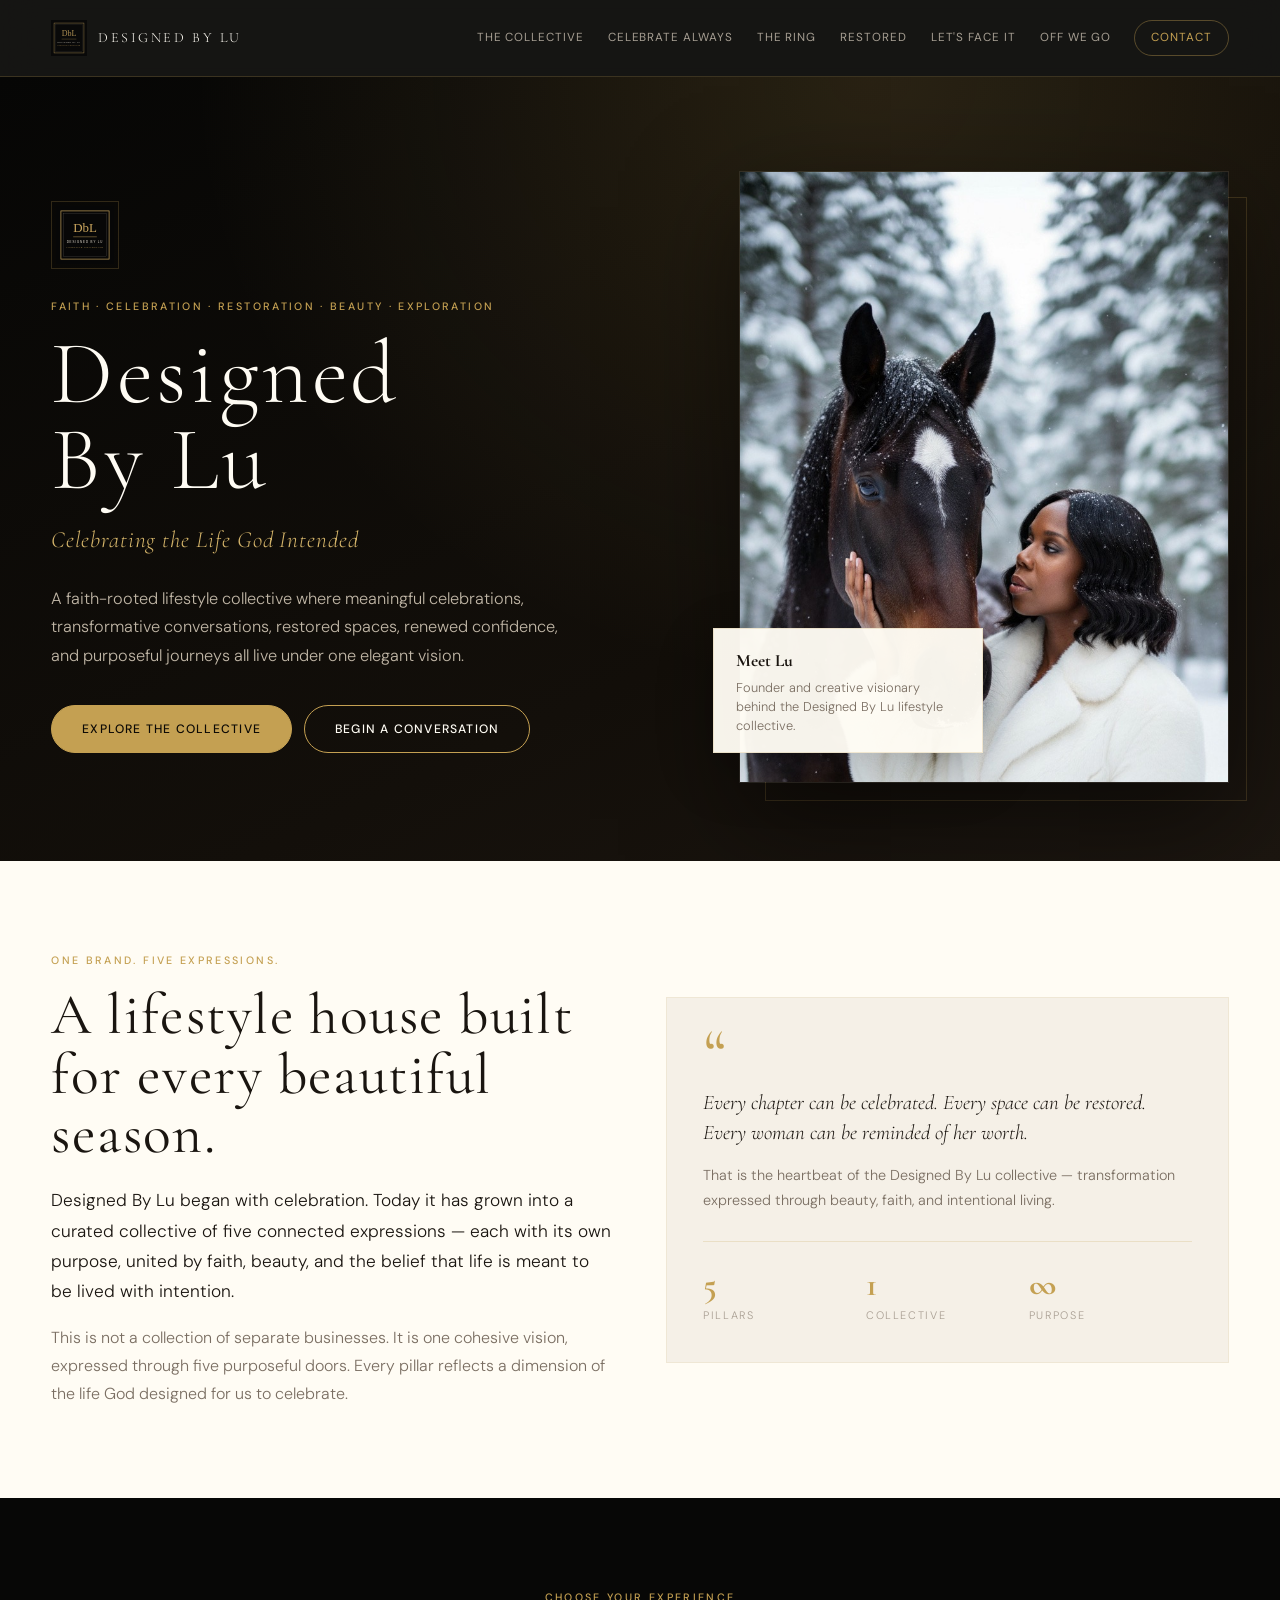
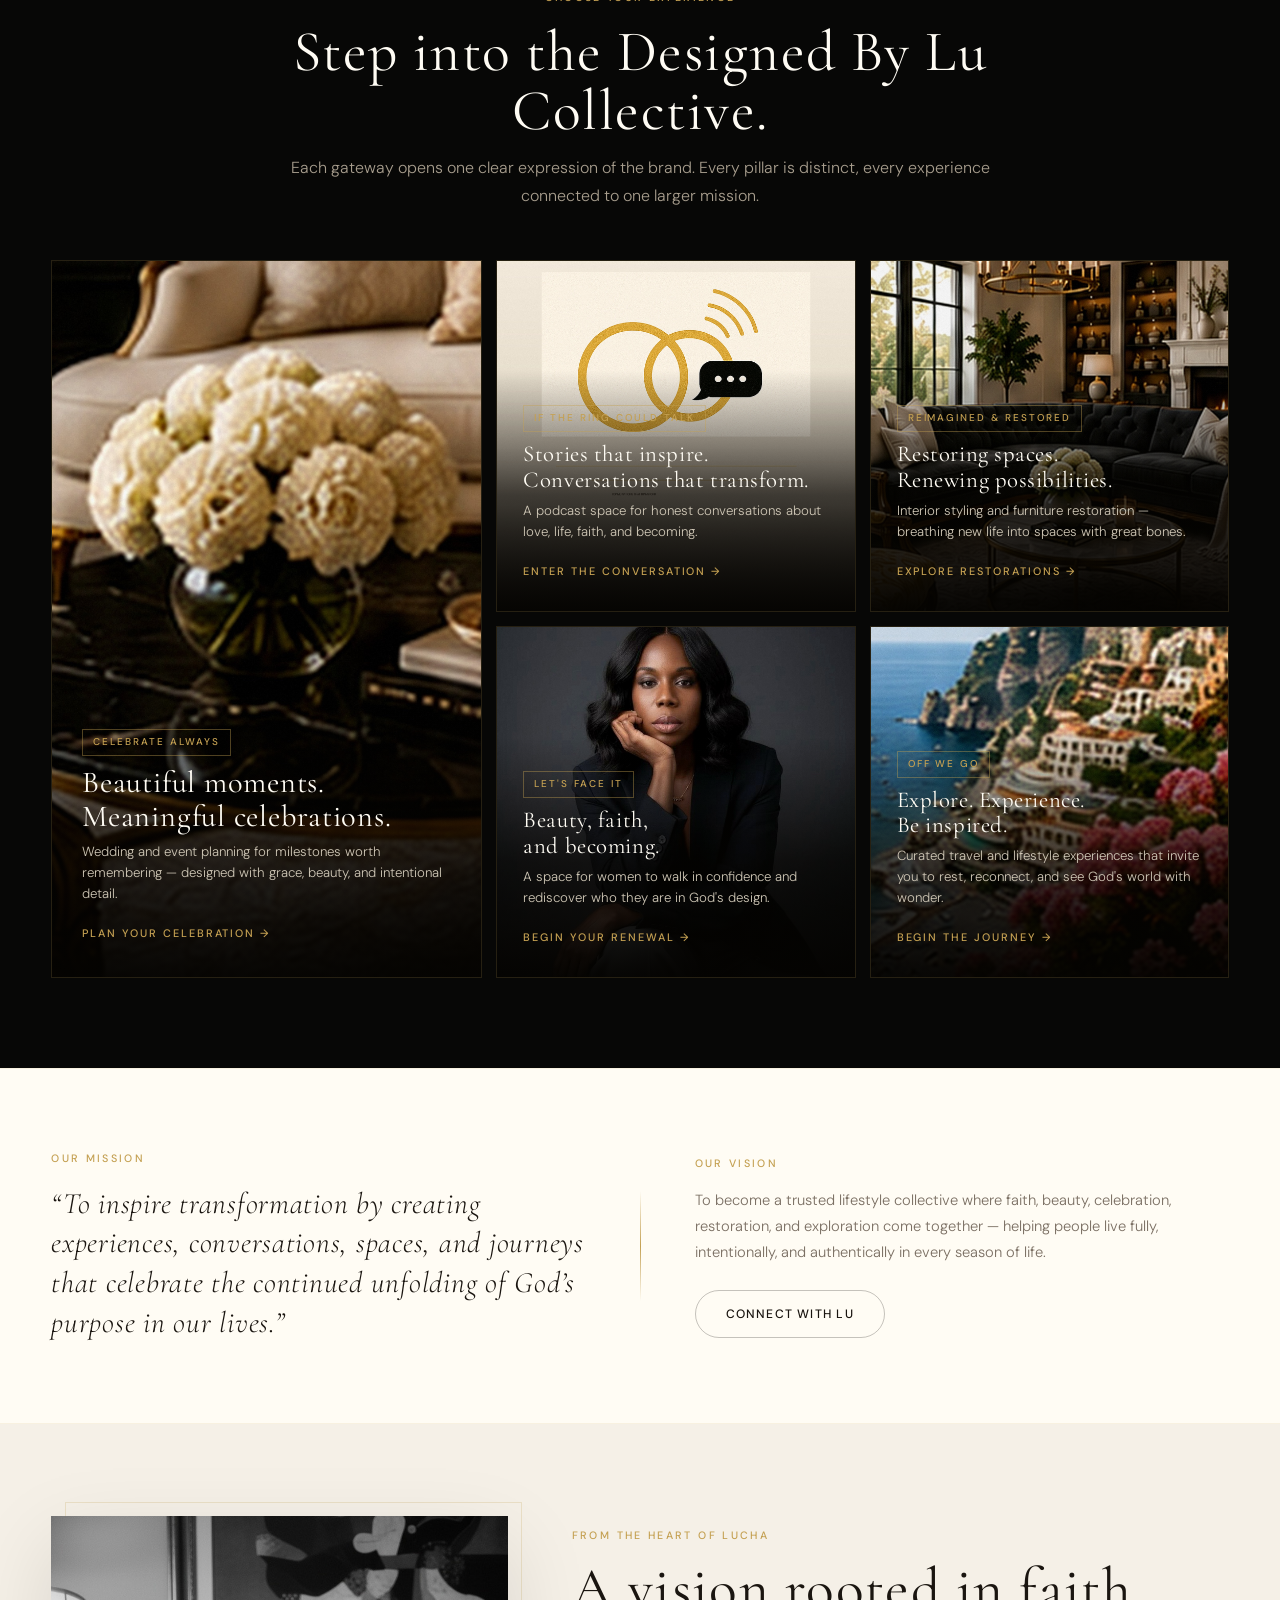
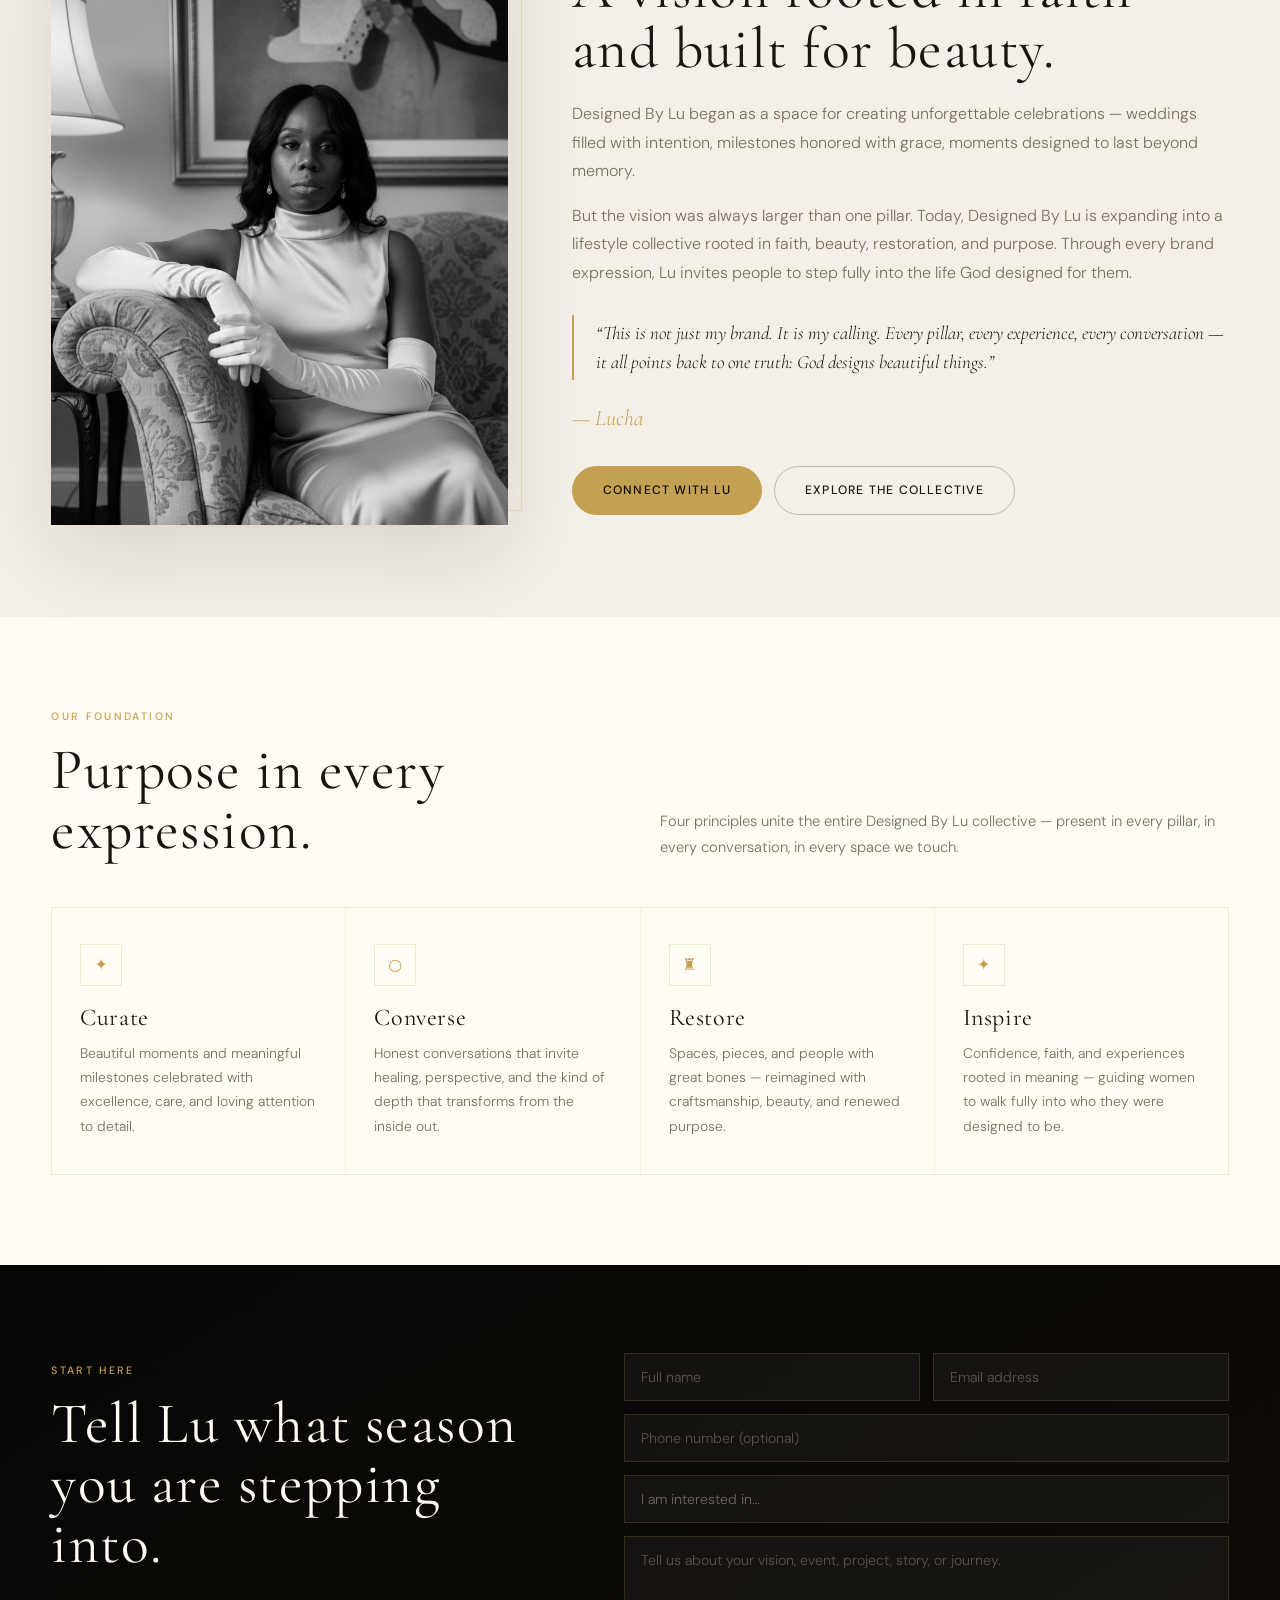
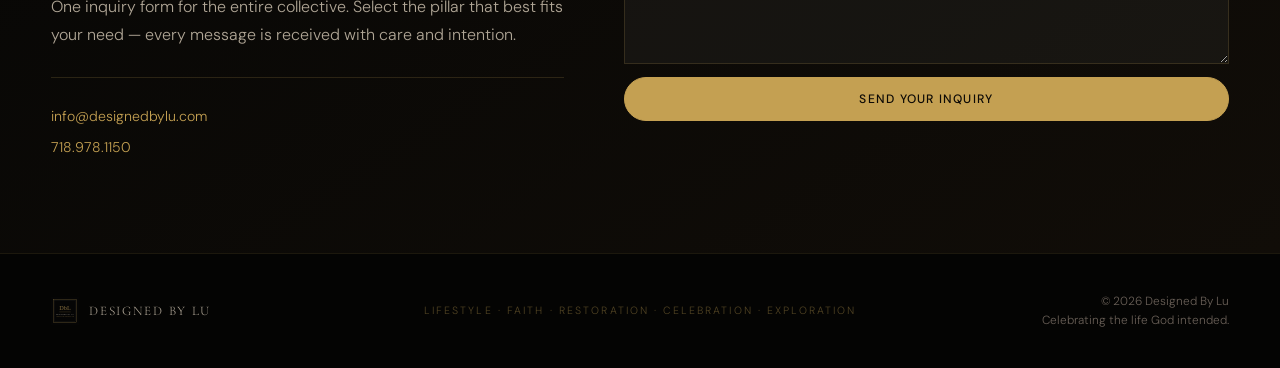
==== commit f8cbd70f: "v7" ====
--- a/index.html
+++ b/index.html
@@ -51,7 +51,7 @@
       </div>
 
       <div class="hero-portrait">
-        <img src="assets/images/lucha-hero.jpg" alt="Lucha, founder of Designed By Lu">
+        <img src="assets/images/lucha-blazer.jpg" alt="Lucha, founder of Designed By Lu">
         <div class="hero-caption">
           <strong>Meet Lu</strong>
           <span>Founder and creative visionary behind the Designed By Lu lifestyle collective.</span>
@@ -194,7 +194,7 @@
     <div class="container founder-grid">
 
       <div class="founder-img-wrap">
-        <img src="assets/images/lucha-owner.jpg" alt="Lucha, founder of Designed By Lu">
+        <img src="assets/images/lucha-gloves-chair.jpg" alt="Lucha, founder of Designed By Lu">
       </div>
 
       <div class="founder-copy">
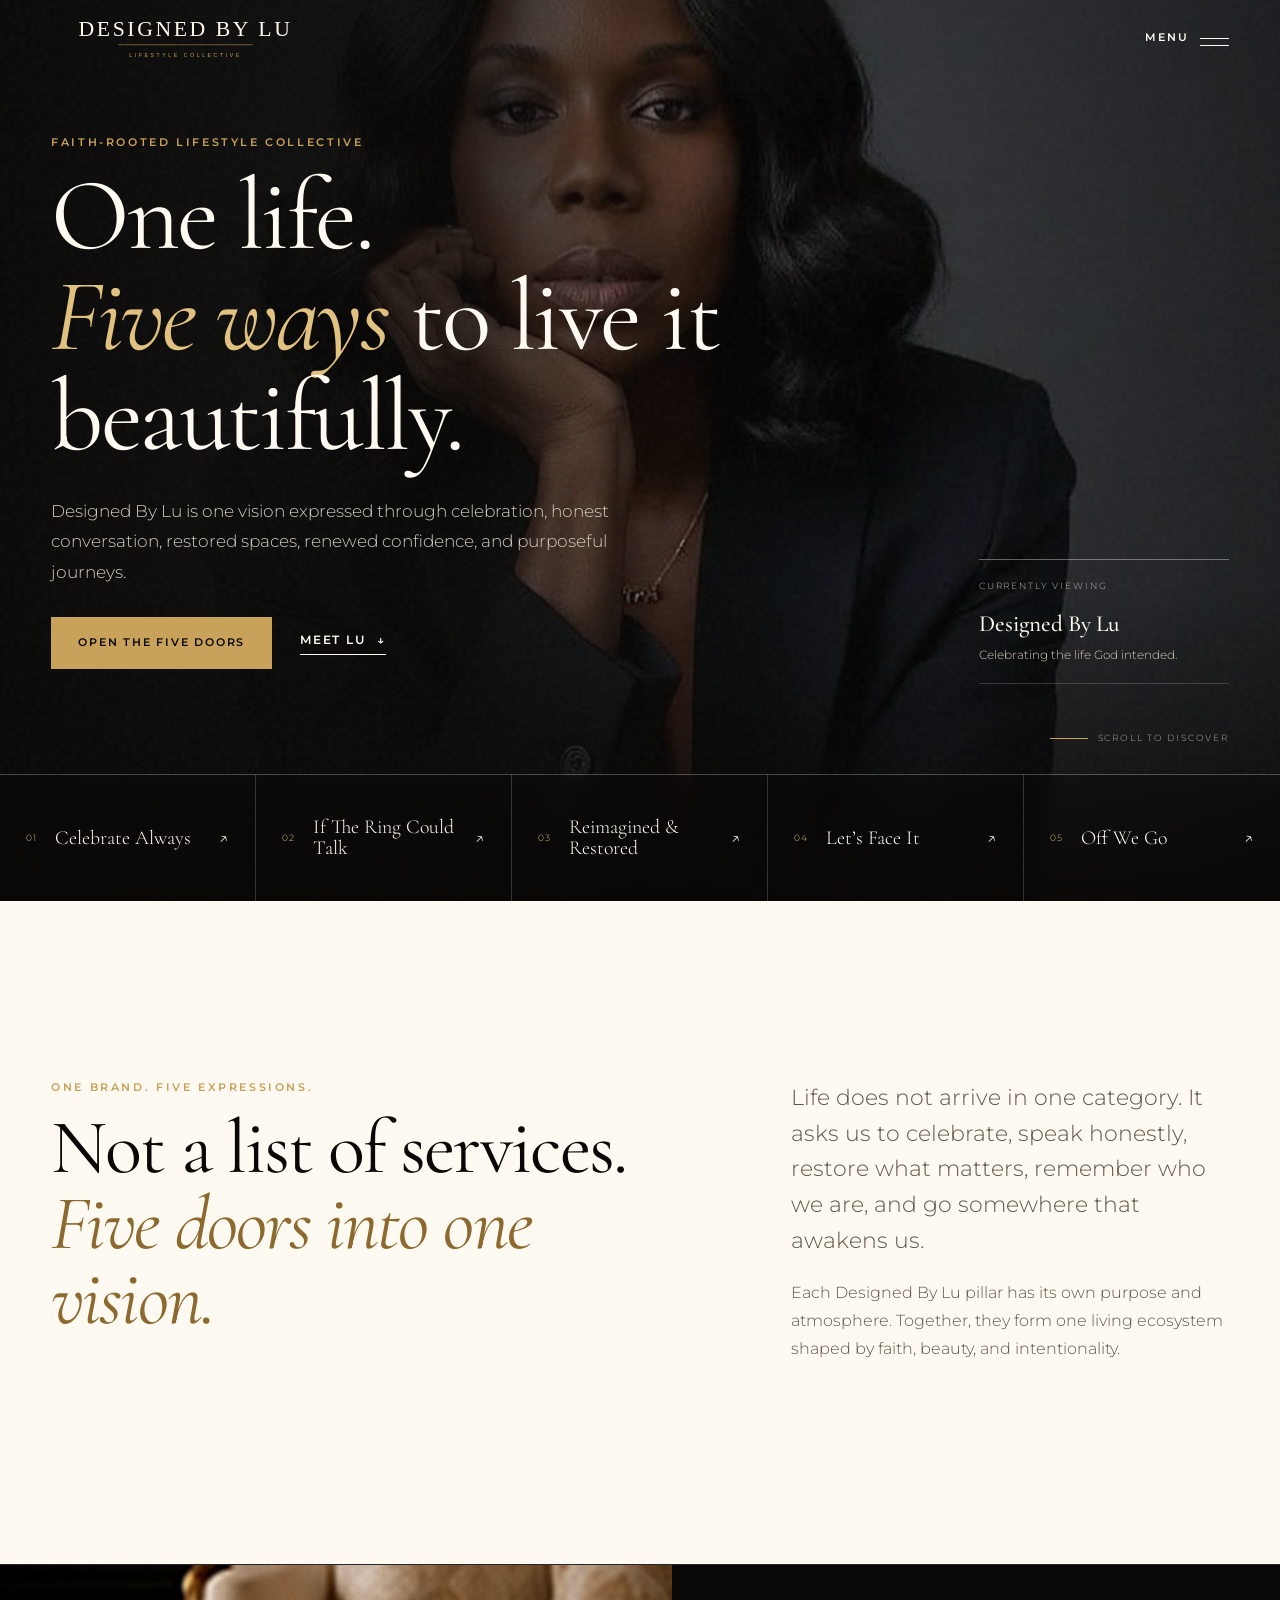
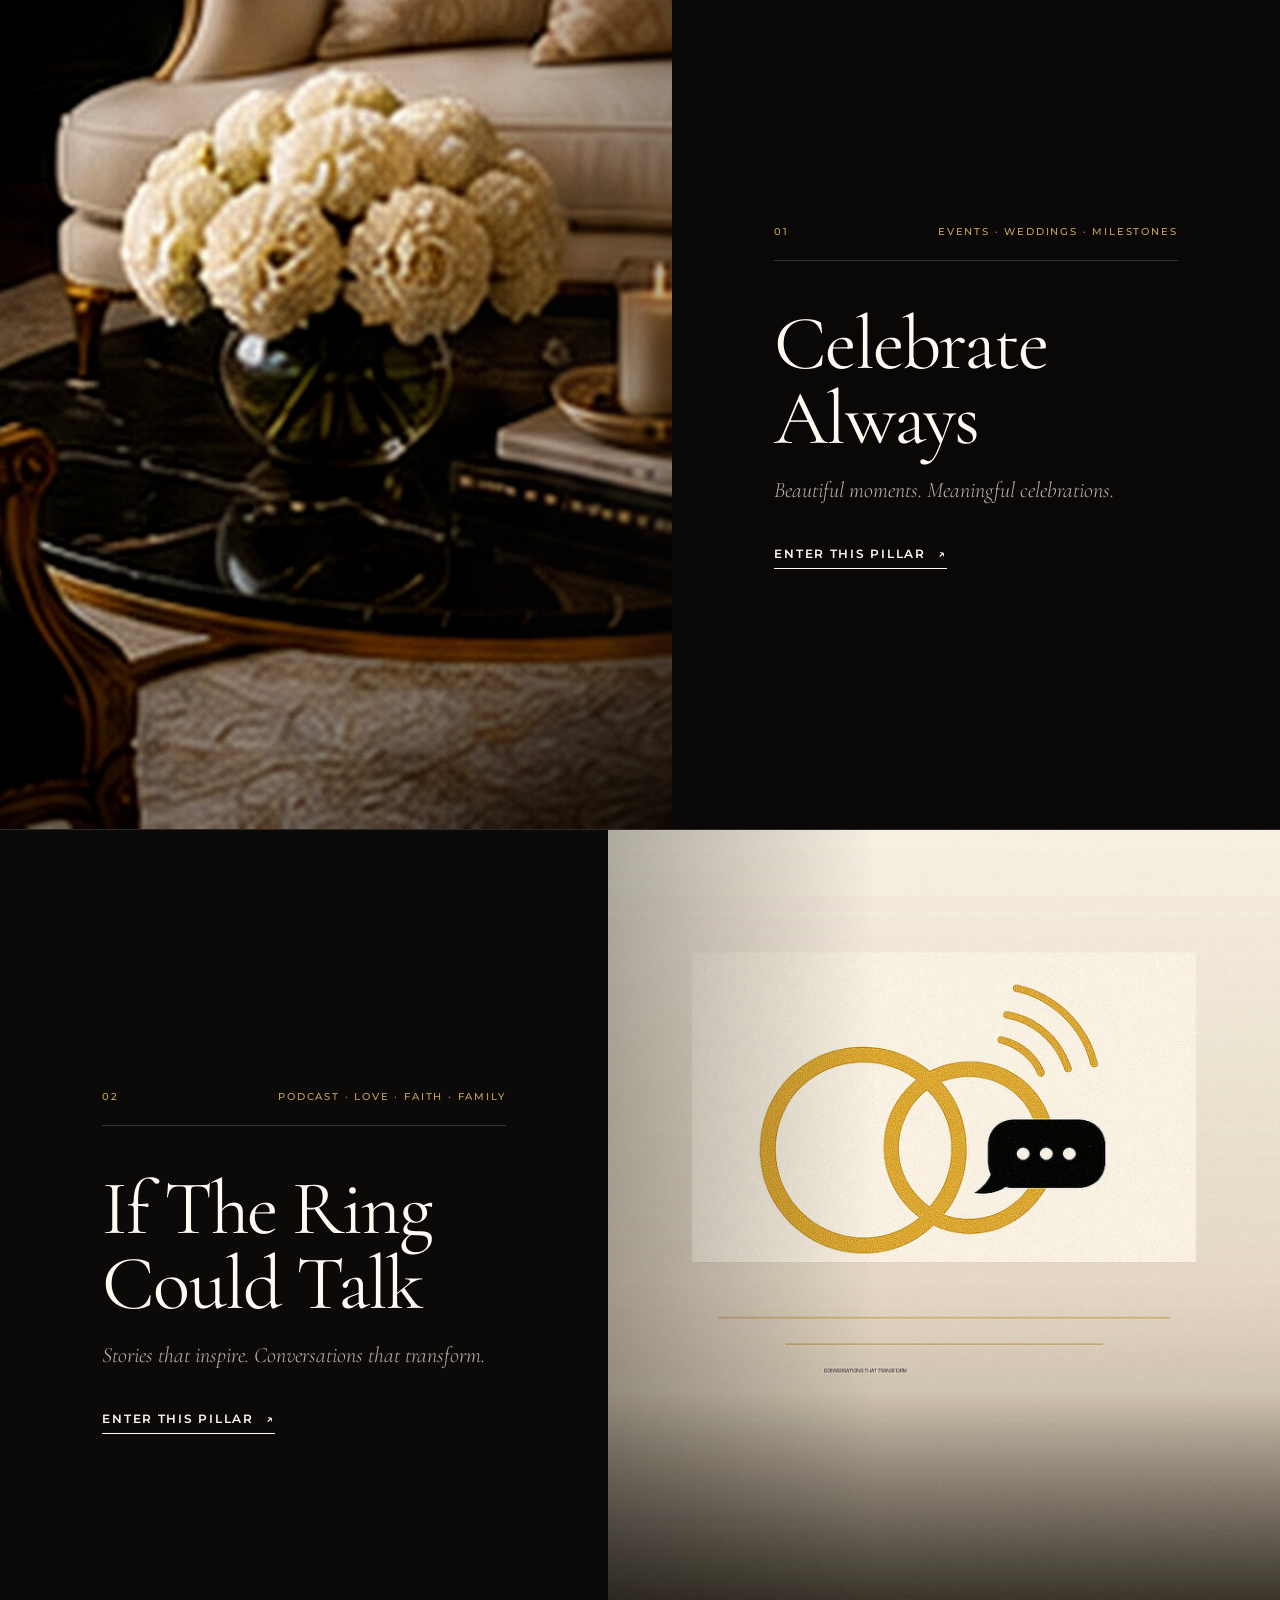
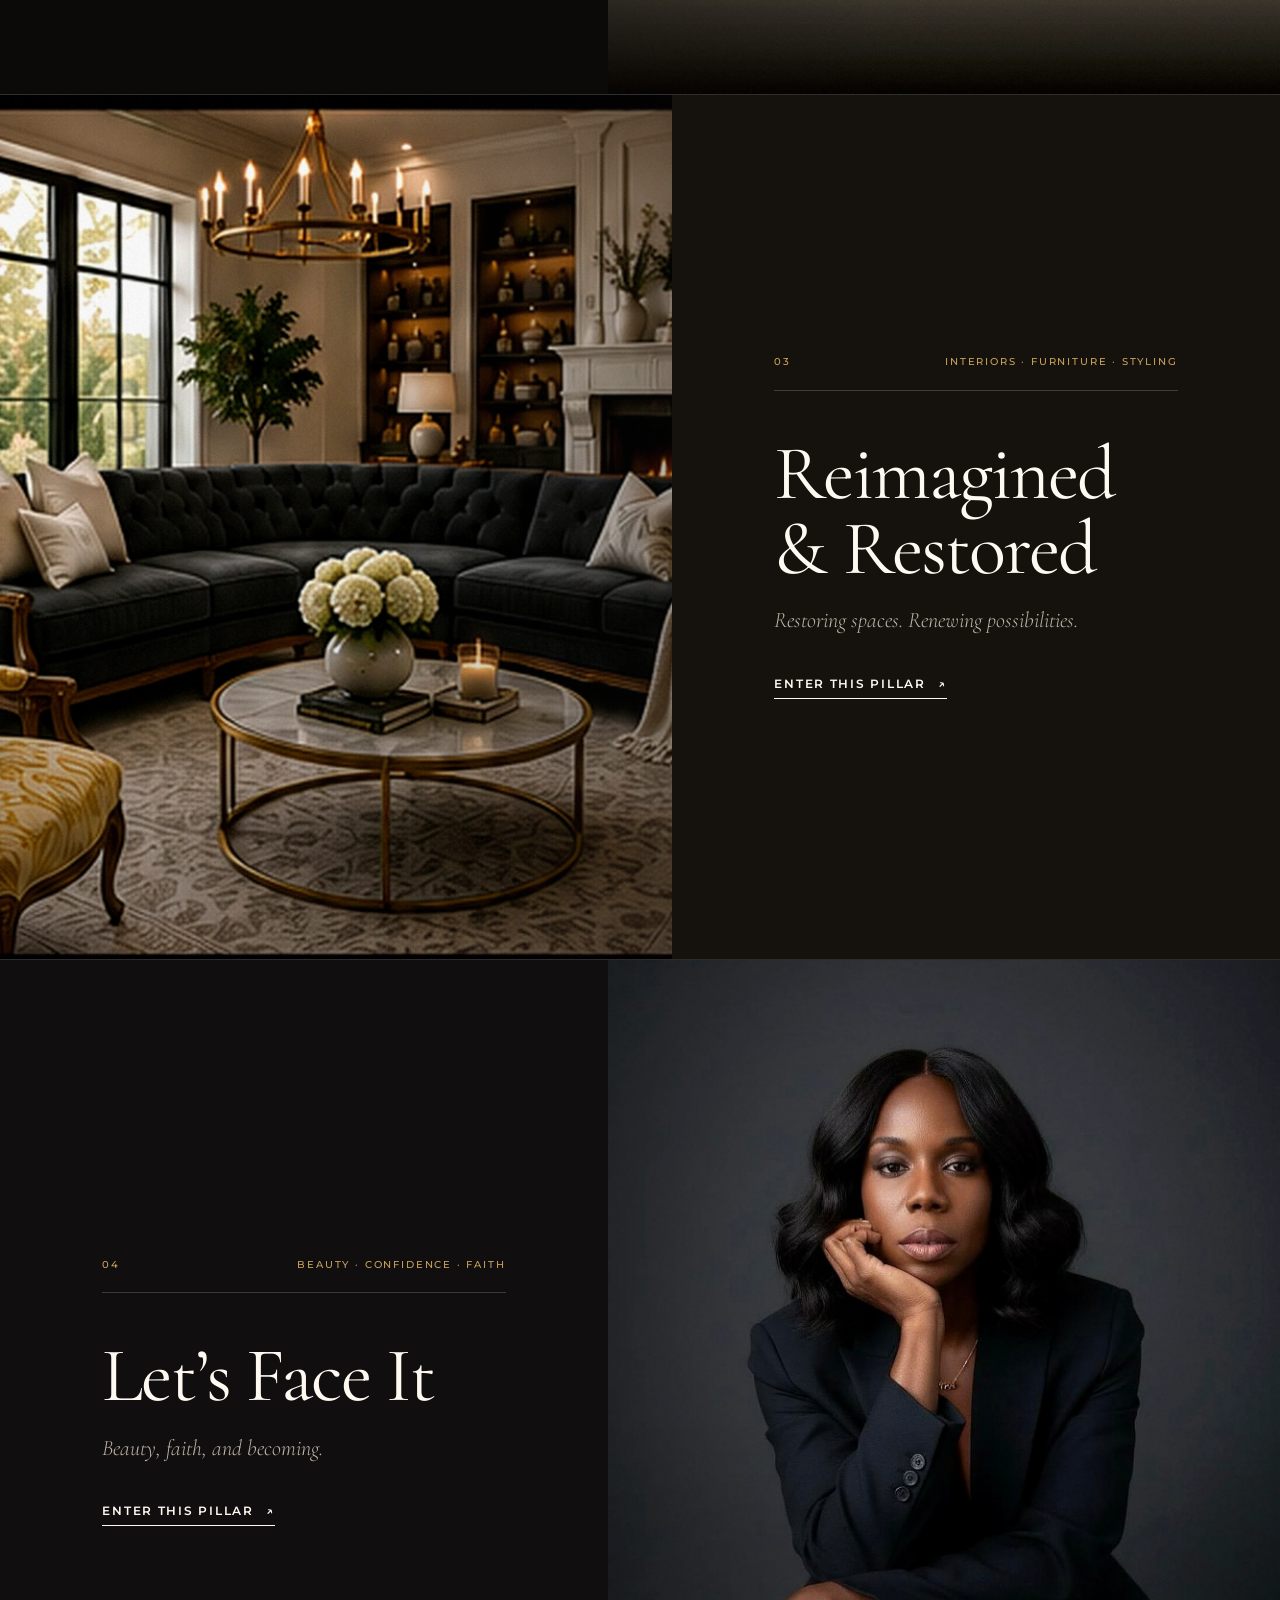
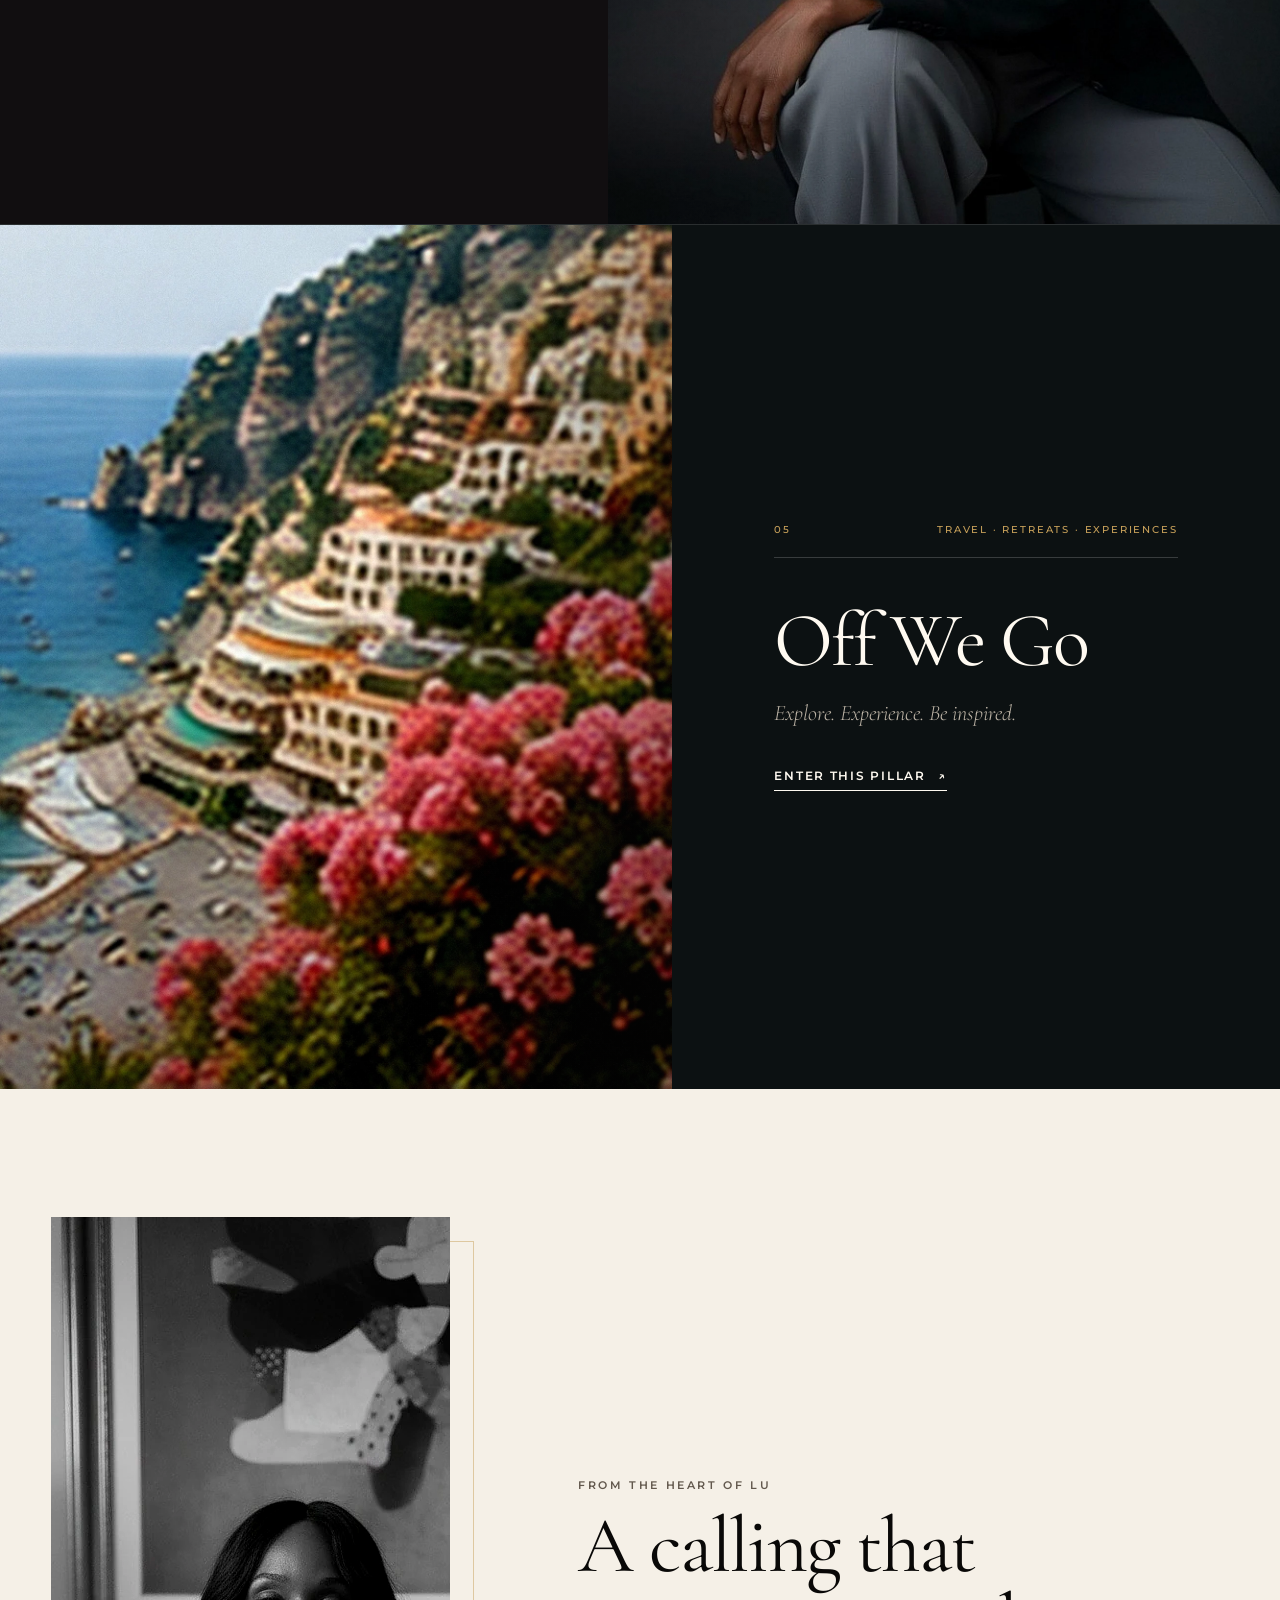
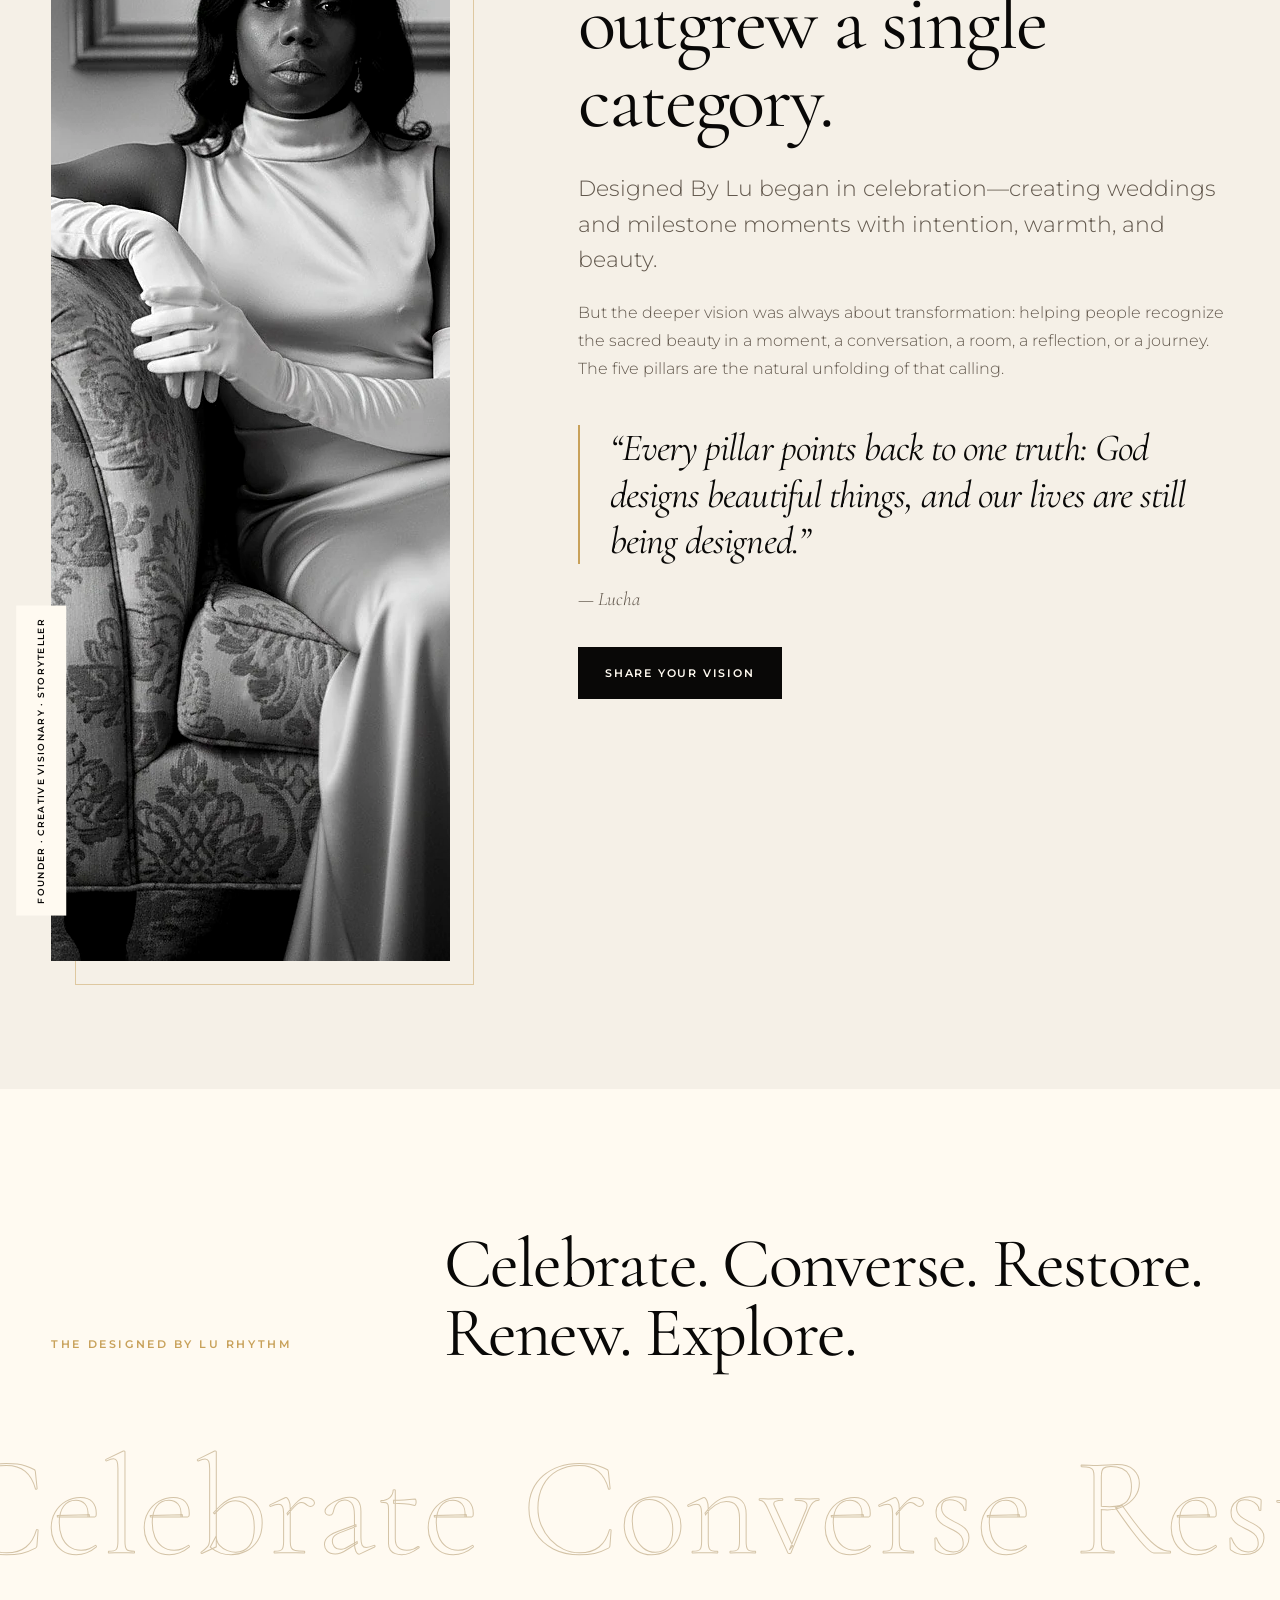
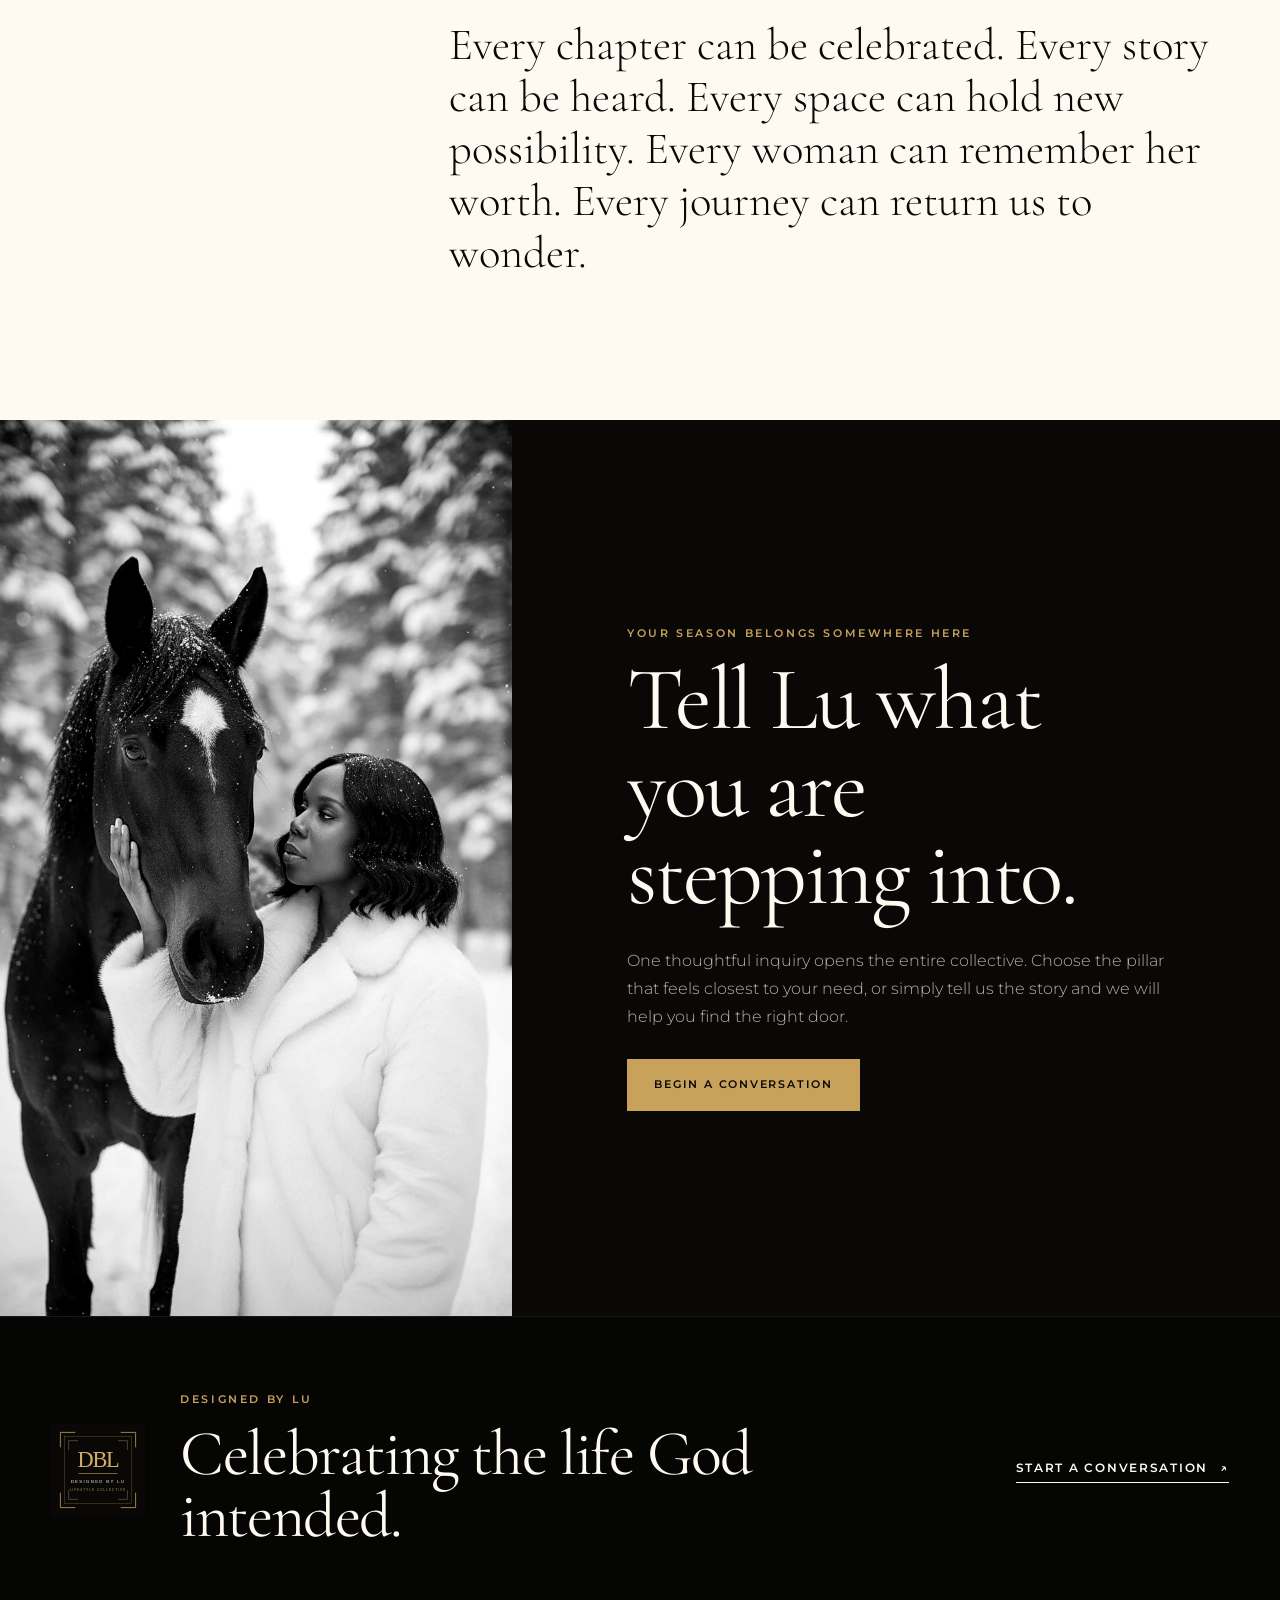
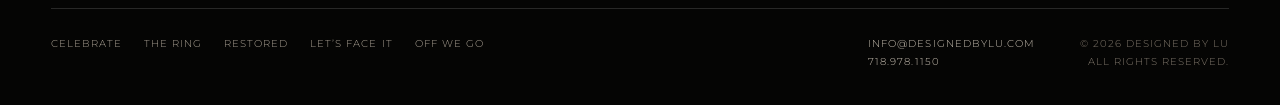
==== commit 977e9ee1: "rebuild" ====
--- a/index.html
+++ b/index.html
@@ -1,308 +1,216 @@
 <!doctype html>
 <html lang="en">
 <head>
-  <meta charset="utf-8" />
-  <meta name="viewport" content="width=device-width, initial-scale=1" />
-  <title>Designed By Lu | Faith-Rooted Luxury Lifestyle Collective</title>
-  <meta name="description" content="Designed By Lu is a faith-rooted luxury lifestyle collective celebrating life through events, conversation, restoration, beauty, and purposeful travel." />
-  <link rel="preconnect" href="https://fonts.googleapis.com">
-  <link rel="preconnect" href="https://fonts.gstatic.com" crossorigin>
-  <link href="https://fonts.googleapis.com/css2?family=Cormorant+Garamond:ital,wght@0,300;0,400;0,500;0,600;1,300;1,400;1,500&family=DM+Sans:opsz,wght@9..40,300;9..40,400;9..40,500;9..40,600&display=swap" rel="stylesheet">
-  <link rel="stylesheet" href="styles.css" />
+<meta charset="utf-8"/>
+<meta content="width=device-width, initial-scale=1, viewport-fit=cover" name="viewport"/>
+<title>Designed By Lu | One Vision, Five Expressions</title>
+<meta content="Designed By Lu is a faith-rooted lifestyle collective celebrating life through events, conversation, restoration, confidence, and purposeful travel." name="description"/>
+<meta content="#090807" name="theme-color"/>
+<meta content="light dark" name="color-scheme"/>
+<script>document.documentElement.classList.add("js")</script>
+<link href="https://www.designedbylu.com/" rel="canonical"/>
+<link href="assets/brand/favicon.svg" rel="icon" type="image/svg+xml"/>
+<link href="site.webmanifest" rel="manifest"/>
+<link href="https://fonts.googleapis.com" rel="preconnect"/>
+<link crossorigin="" href="https://fonts.gstatic.com" rel="preconnect"/>
+<link href="https://fonts.googleapis.com/css2?family=Cormorant+Garamond:ital,wght@0,400;0,500;0,600;1,400;1,500&amp;family=Montserrat:wght@300;400;500;600&amp;display=swap" rel="stylesheet"/>
+<link href="styles.css" rel="stylesheet"/>
+<meta content="website" property="og:type"/>
+<meta content="Designed By Lu" property="og:site_name"/>
+<meta content="Designed By Lu | One Vision, Five Expressions" property="og:title"/>
+<meta content="Designed By Lu is a faith-rooted lifestyle collective celebrating life through events, conversation, restoration, confidence, and purposeful travel." property="og:description"/>
+<meta content="https://www.designedbylu.com/" property="og:url"/>
+<meta content="https://www.designedbylu.com/assets/images/og-cover.jpg" property="og:image"/>
+<meta content="summary_large_image" name="twitter:card"/>
 </head>
-<body>
-
-<!-- ===== HEADER ===== -->
-<header class="site-header">
-  <div class="container nav">
-    <a class="brand" href="index.html">
-      <img src="assets/brand/crest.svg" alt="Designed By Lu">
-      Designed By Lu
-    </a>
-    <button class="menu-toggle" aria-label="Open navigation menu" aria-expanded="false">Menu</button>
-    <nav class="nav-links" aria-label="Main navigation">
-      <a href="#collective">The Collective</a>
-      <a href="celebrate-always/">Celebrate Always</a>
-      <a href="if-the-ring-could-talk/">The Ring</a>
-      <a href="reimagined-restored/">Restored</a>
-      <a href="lets-face-it/">Let's Face It</a>
-      <a href="off-we-go/">Off We Go</a>
-      <a href="contact/" class="nav-cta">Contact</a>
-    </nav>
-  </div>
+<body class="home">
+<a class="skip-link" href="#main">Skip to content</a><header class="site-header" data-header="">
+<div class="site-header__inner">
+<a aria-label="Designed By Lu home" class="site-logo" href="index.html">
+<img alt="Designed By Lu Lifestyle Collective" height="56" src="assets/brand/wordmark.svg" width="260"/>
+</a>
+<button aria-controls="site-menu" aria-expanded="false" class="menu-toggle" type="button">
+<span>Menu</span><i aria-hidden="true"></i>
+</button>
+<nav aria-label="Primary navigation" class="site-menu" id="site-menu">
+<div class="site-menu__eyebrow">The Five Pillars</div>
+<div class="site-menu__links"><a data-nav="celebrate-always" href="celebrate-always/">Celebrate</a><a data-nav="if-the-ring-could-talk" href="if-the-ring-could-talk/">The Ring</a><a data-nav="reimagined-restored" href="reimagined-restored/">Restored</a><a data-nav="lets-face-it" href="lets-face-it/">Let’s Face It</a><a data-nav="off-we-go" href="off-we-go/">Off We Go</a></div>
+<div class="site-menu__utility">
+<a href="index.html#story">Our Story</a>
+<a class="menu-contact" href="contact/">Begin a Conversation <span aria-hidden="true">↗</span></a>
+</div>
+</nav>
+</div>
 </header>
-
-<main>
-
-  <!-- ===== HERO ===== -->
-  <section class="hero">
-    <div class="container hero-grid">
-
-      <div class="hero-copy">
-        <img class="hero-mark" src="assets/brand/crest.svg" alt="Designed By Lu crest">
-        <span class="eyebrow">Faith &middot; Celebration &middot; Restoration &middot; Beauty &middot; Exploration</span>
-        <h1>Designed<br>By Lu</h1>
-        <span class="hero-tagline">Celebrating the Life God Intended</span>
-        <p>A faith-rooted lifestyle collective where meaningful celebrations, transformative conversations, restored spaces, renewed confidence, and purposeful journeys all live under one elegant vision.</p>
-        <div class="btns">
-          <a class="btn primary" href="#collective">Explore The Collective</a>
-          <a class="btn ghost" href="contact/">Begin a Conversation</a>
-        </div>
-      </div>
-
-      <div class="hero-portrait">
-        <img src="assets/images/lucha-blazer.jpg" alt="Lucha, founder of Designed By Lu">
-        <div class="hero-caption">
-          <strong>Meet Lu</strong>
-          <span>Founder and creative visionary behind the Designed By Lu lifestyle collective.</span>
-        </div>
-      </div>
-
-    </div>
-  </section>
-
-  <!-- ===== INTRO ===== -->
-  <section class="intro">
-    <div class="container intro-grid">
-
-      <div>
-        <span class="eyebrow">One Brand. Five Expressions.</span>
-        <h2>A lifestyle house built for every beautiful season.</h2>
-        <p class="lead">Designed By Lu began with celebration. Today it has grown into a curated collective of five connected expressions — each with its own purpose, united by faith, beauty, and the belief that life is meant to be lived with intention.</p>
-        <p>This is not a collection of separate businesses. It is one cohesive vision, expressed through five purposeful doors. Every pillar reflects a dimension of the life God designed for us to celebrate.</p>
-      </div>
-
-      <div class="statement-card">
-        <span class="quote-mark">&ldquo;</span>
-        <p class="sc-quote">Every chapter can be celebrated. Every space can be restored. Every woman can be reminded of her worth.</p>
-        <p class="sc-body">That is the heartbeat of the Designed By Lu collective — transformation expressed through beauty, faith, and intentional living.</p>
-        <div class="stats-row">
-          <div class="stat"><strong>5</strong><span>Pillars</span></div>
-          <div class="stat"><strong>1</strong><span>Collective</span></div>
-          <div class="stat"><strong>&infin;</strong><span>Purpose</span></div>
-        </div>
-      </div>
-
-    </div>
-  </section>
-
-  <!-- ===== GATEWAY CARDS ===== -->
-  <section id="collective" class="collective">
-    <div class="container">
-
-      <div class="section-head">
-        <span class="eyebrow">Choose Your Experience</span>
-        <h2>Step into the Designed By Lu Collective.</h2>
-        <p>Each gateway opens one clear expression of the brand. Every pillar is distinct, every experience connected to one larger mission.</p>
-      </div>
-
-      <div class="gateway-grid">
-
-        <!-- Featured: Celebrate Always -->
-        <a class="gateway" href="celebrate-always/">
-          <div class="gateway-img">
-            <img src="assets/images/celebrate-card.jpg" alt="Elegant celebration table with florals and candlelight">
-          </div>
-          <div class="gateway-overlay">
-            <span class="gateway-mark">Celebrate Always</span>
-            <h3>Beautiful moments.<br>Meaningful celebrations.</h3>
-            <p>Wedding and event planning for milestones worth remembering — designed with grace, beauty, and intentional detail.</p>
-            <span class="gateway-enter">Plan Your Celebration &rarr;</span>
-          </div>
-        </a>
-
-        <!-- If The Ring Could Talk -->
-        <a class="gateway" href="if-the-ring-could-talk/">
-          <div class="gateway-img">
-            <img src="assets/images/ring-card.jpg" alt="Intimate conversation and faith setting">
-          </div>
-          <div class="gateway-overlay">
-            <span class="gateway-mark">If The Ring Could Talk</span>
-            <h3>Stories that inspire. Conversations that transform.</h3>
-            <p>A podcast space for honest conversations about love, life, faith, and becoming.</p>
-            <span class="gateway-enter">Enter the Conversation &rarr;</span>
-          </div>
-        </a>
-
-        <!-- Reimagined & Restored -->
-        <a class="gateway" href="reimagined-restored/">
-          <div class="gateway-img">
-            <img src="assets/images/restored-card.jpg" alt="Beautifully restored interior space">
-          </div>
-          <div class="gateway-overlay">
-            <span class="gateway-mark">Reimagined &amp; Restored</span>
-            <h3>Restoring spaces.<br>Renewing possibilities.</h3>
-            <p>Interior styling and furniture restoration — breathing new life into spaces with great bones.</p>
-            <span class="gateway-enter">Explore Restorations &rarr;</span>
-          </div>
-        </a>
-
-        <!-- Let's Face It -->
-        <a class="gateway" href="lets-face-it/">
-          <div class="gateway-img">
-            <img src="assets/images/face-card.jpg" alt="Beauty, confidence, and faith setting">
-          </div>
-          <div class="gateway-overlay">
-            <span class="gateway-mark">Let's Face It</span>
-            <h3>Beauty, faith,<br>and becoming.</h3>
-            <p>A space for women to walk in confidence and rediscover who they are in God's design.</p>
-            <span class="gateway-enter">Begin Your Renewal &rarr;</span>
-          </div>
-        </a>
-
-        <!-- Off We Go -->
-        <a class="gateway" href="off-we-go/">
-          <div class="gateway-img">
-            <img src="assets/images/travel-card.jpg" alt="Curated destination travel experience">
-          </div>
-          <div class="gateway-overlay">
-            <span class="gateway-mark">Off We Go</span>
-            <h3>Explore. Experience.<br>Be inspired.</h3>
-            <p>Curated travel and lifestyle experiences that invite you to rest, reconnect, and see God's world with wonder.</p>
-            <span class="gateway-enter">Begin The Journey &rarr;</span>
-          </div>
-        </a>
-
-      </div>
-    </div>
-  </section>
-
-  <!-- ===== MISSION / VISION BANNER ===== -->
-  <section class="mission-banner">
-    <div class="container mission-inner">
-
-      <div class="mission-text">
-        <span class="eyebrow">Our Mission</span>
-        <h3>&ldquo;To inspire transformation by creating experiences, conversations, spaces, and journeys that celebrate the continued unfolding of God&rsquo;s purpose in our lives.&rdquo;</h3>
-      </div>
-
-      <div class="divider-line"></div>
-
-      <div class="vision-text">
-        <span class="eyebrow">Our Vision</span>
-        <p>To become a trusted lifestyle collective where faith, beauty, celebration, restoration, and exploration come together — helping people live fully, intentionally, and authentically in every season of life.</p>
-        <div class="btns vision-cta">
-          <a class="btn ink-ghost" href="contact/">Connect With Lu</a>
-        </div>
-      </div>
-
-    </div>
-  </section>
-
-  <!-- ===== FOUNDER SECTION ===== -->
-  <section class="founder-section">
-    <div class="container founder-grid">
-
-      <div class="founder-img-wrap">
-        <img src="assets/images/lucha-gloves-chair.jpg" alt="Lucha, founder of Designed By Lu">
-      </div>
-
-      <div class="founder-copy">
-        <span class="eyebrow">From the Heart of Lucha</span>
-        <h2>A vision rooted in faith and built for beauty.</h2>
-        <p>Designed By Lu began as a space for creating unforgettable celebrations — weddings filled with intention, milestones honored with grace, moments designed to last beyond memory.</p>
-        <p>But the vision was always larger than one pillar. Today, Designed By Lu is expanding into a lifestyle collective rooted in faith, beauty, restoration, and purpose. Through every brand expression, Lu invites people to step fully into the life God designed for them.</p>
-        <blockquote class="founder-blockquote">&ldquo;This is not just my brand. It is my calling. Every pillar, every experience, every conversation — it all points back to one truth: God designs beautiful things.&rdquo;</blockquote>
-        <span class="signature">— Lucha</span>
-        <div class="btns">
-          <a class="btn primary" href="contact/">Connect With Lu</a>
-          <a class="btn ink-ghost" href="#collective">Explore the Collective</a>
-        </div>
-      </div>
-
-    </div>
-  </section>
-
-  <!-- ===== VALUES SECTION ===== -->
-  <section class="values-section">
-    <div class="container">
-      <div class="values-head">
-        <div>
-          <span class="eyebrow">Our Foundation</span>
-          <h2>Purpose in every expression.</h2>
-        </div>
-        <p>Four principles unite the entire Designed By Lu collective — present in every pillar, in every conversation, in every space we touch.</p>
-      </div>
-      <div class="values-grid">
-        <div class="value-card">
-          <div class="value-icon">&#10022;</div>
-          <h3>Curate</h3>
-          <p>Beautiful moments and meaningful milestones celebrated with excellence, care, and loving attention to detail.</p>
-        </div>
-        <div class="value-card">
-          <div class="value-icon">&#9675;</div>
-          <h3>Converse</h3>
-          <p>Honest conversations that invite healing, perspective, and the kind of depth that transforms from the inside out.</p>
-        </div>
-        <div class="value-card">
-          <div class="value-icon">&#9820;</div>
-          <h3>Restore</h3>
-          <p>Spaces, pieces, and people with great bones — reimagined with craftsmanship, beauty, and renewed purpose.</p>
-        </div>
-        <div class="value-card">
-          <div class="value-icon">&#10022;</div>
-          <h3>Inspire</h3>
-          <p>Confidence, faith, and experiences rooted in meaning — guiding women to walk fully into who they were designed to be.</p>
-        </div>
-      </div>
-    </div>
-  </section>
-
-  <!-- ===== CONTACT BAND ===== -->
-  <section class="contact-band">
-    <div class="container contact-wrap">
-
-      <div class="contact-info">
-        <span class="eyebrow">Start Here</span>
-        <h2>Tell Lu what season you are stepping into.</h2>
-        <p>One inquiry form for the entire collective. Select the pillar that best fits your need — every message is received with care and intention.</p>
-        <div class="contact-details">
-          <p><a href="mailto:info@designedbylu.com">info@designedbylu.com</a></p>
-          <p><a href="tel:+17189781150">718.978.1150</a></p>
-        </div>
-      </div>
-
-      <form name="designed-by-lu-inquiry" class="contact-form" method="POST" data-netlify="true" netlify-honeypot="bot-field" action="/thank-you.html">
-        <input type="hidden" name="form-name" value="designed-by-lu-inquiry">
-        <p class="hidden"><label>Do not fill this out: <input name="bot-field"></label></p>
-        <div class="form-row">
-          <input name="name" type="text" required placeholder="Full name">
-          <input name="email" type="email" required placeholder="Email address">
-        </div>
-        <input name="phone" type="tel" placeholder="Phone number (optional)">
-        <select name="interest" required>
-          <option value="">I am interested in&hellip;</option>
-          <option value="Celebrate Always">Celebrate Always &mdash; Events &amp; Celebrations</option>
-          <option value="If The Ring Could Talk">If The Ring Could Talk &mdash; Podcast</option>
-          <option value="Reimagined & Restored">Reimagined &amp; Restored &mdash; Interiors</option>
-          <option value="Let's Face It">Let&rsquo;s Face It &mdash; Beauty &amp; Confidence</option>
-          <option value="Off We Go">Off We Go &mdash; Travel &amp; Lifestyle</option>
-          <option value="General Inquiry">General Inquiry</option>
-        </select>
-        <textarea name="message" required placeholder="Tell us about your vision, event, project, story, or journey."></textarea>
-        <button class="btn primary" type="submit">Send Your Inquiry</button>
-      </form>
-
-    </div>
-  </section>
-
+<main id="main">
+<section aria-labelledby="hero-title" class="gateway-hero">
+<div aria-hidden="true" class="gateway-hero__media">
+<img alt="" data-default="assets/images/optimized/lucha-hero.webp" decoding="async" fetchpriority="high" height="1200" id="gateway-scene" src="assets/images/optimized/lucha-hero.webp" width="920"/>
+<div class="gateway-hero__wash"></div>
+</div>
+<div aria-hidden="true" class="gateway-hero__grain"></div>
+<div class="gateway-hero__content">
+<div class="hero-copy" data-reveal="">
+<p class="kicker">Faith-rooted lifestyle collective</p>
+<h1 id="hero-title">One life.<br/><em>Five ways</em> to live it beautifully.</h1>
+<p class="hero-copy__intro">Designed By Lu is one vision expressed through celebration, honest conversation, restored spaces, renewed confidence, and purposeful journeys.</p>
+<div class="hero-actions">
+<a class="button button--gold" href="#five-pillars">Open the five doors</a>
+<a class="text-link light" href="#story">Meet Lu <span aria-hidden="true">↓</span></a>
+</div>
+</div>
+<aside aria-live="polite" class="hero-scene-caption">
+<span>Currently viewing</span>
+<strong id="scene-title">Designed By Lu</strong>
+<p id="scene-tagline">Celebrating the life God intended.</p>
+</aside>
+</div>
+<nav aria-label="Choose one of the five Designed By Lu pillars" class="hero-portals">
+<a class="hero-portal" data-scene="assets/images/optimized/celebrate-card.webp" data-tagline="Beautiful moments. Meaningful celebrations." data-title="Celebrate Always" href="celebrate-always/">
+<span class="hero-portal__num">01</span>
+<span class="hero-portal__name">Celebrate Always</span>
+<span aria-hidden="true" class="hero-portal__arrow">↗</span>
+</a><a class="hero-portal" data-scene="assets/images/optimized/ring-card.webp" data-tagline="Stories that inspire. Conversations that transform." data-title="If The Ring Could Talk" href="if-the-ring-could-talk/">
+<span class="hero-portal__num">02</span>
+<span class="hero-portal__name">If The Ring Could Talk</span>
+<span aria-hidden="true" class="hero-portal__arrow">↗</span>
+</a><a class="hero-portal" data-scene="assets/images/optimized/restored-card.webp" data-tagline="Restoring spaces. Renewing possibilities." data-title="Reimagined &amp; Restored" href="reimagined-restored/">
+<span class="hero-portal__num">03</span>
+<span class="hero-portal__name">Reimagined &amp; Restored</span>
+<span aria-hidden="true" class="hero-portal__arrow">↗</span>
+</a><a class="hero-portal" data-scene="assets/images/optimized/face-card.webp" data-tagline="Beauty, faith, and becoming." data-title="Let’s Face It" href="lets-face-it/">
+<span class="hero-portal__num">04</span>
+<span class="hero-portal__name">Let’s Face It</span>
+<span aria-hidden="true" class="hero-portal__arrow">↗</span>
+</a><a class="hero-portal" data-scene="assets/images/optimized/travel-card.webp" data-tagline="Explore. Experience. Be inspired." data-title="Off We Go" href="off-we-go/">
+<span class="hero-portal__num">05</span>
+<span class="hero-portal__name">Off We Go</span>
+<span aria-hidden="true" class="hero-portal__arrow">↗</span>
+</a>
+</nav>
+<div aria-hidden="true" class="scroll-cue"><span></span>Scroll to discover</div>
+</section>
+<section class="collective-intro" id="five-pillars">
+<div class="collective-intro__lead" data-reveal="">
+<p class="kicker">One brand. Five expressions.</p>
+<h2>Not a list of services.<br/><em>Five doors into one vision.</em></h2>
+</div>
+<div class="collective-intro__copy" data-reveal="">
+<p class="lead">Life does not arrive in one category. It asks us to celebrate, speak honestly, restore what matters, remember who we are, and go somewhere that awakens us.</p>
+<p>Each Designed By Lu pillar has its own purpose and atmosphere. Together, they form one living ecosystem shaped by faith, beauty, and intentionality.</p>
+</div>
+</section>
+<section aria-label="Explore the five pillars" class="chapter-list">
+<article class="chapter-card chapter-card--celebrate" data-reveal="">
+<a aria-label="Explore Celebrate Always" class="chapter-card__image" href="celebrate-always/">
+<img alt="" decoding="async" height="1800" loading="lazy" src="assets/images/optimized/celebrate-card.webp" width="1400"/>
+</a>
+<div class="chapter-card__body">
+<div class="chapter-card__meta"><span>01</span><span>Events · Weddings · Milestones</span></div>
+<h3><a href="celebrate-always/">Celebrate Always</a></h3>
+<p>Beautiful moments. Meaningful celebrations.</p>
+<a class="text-link" href="celebrate-always/">Enter this pillar <span aria-hidden="true">↗</span></a>
+</div>
+</article><article class="chapter-card chapter-card--ring" data-reveal="">
+<a aria-label="Explore If The Ring Could Talk" class="chapter-card__image" href="if-the-ring-could-talk/">
+<img alt="" decoding="async" height="1800" loading="lazy" src="assets/images/optimized/ring-card.webp" width="1400"/>
+</a>
+<div class="chapter-card__body">
+<div class="chapter-card__meta"><span>02</span><span>Podcast · Love · Faith · Family</span></div>
+<h3><a href="if-the-ring-could-talk/">If The Ring Could Talk</a></h3>
+<p>Stories that inspire. Conversations that transform.</p>
+<a class="text-link" href="if-the-ring-could-talk/">Enter this pillar <span aria-hidden="true">↗</span></a>
+</div>
+</article><article class="chapter-card chapter-card--restored" data-reveal="">
+<a aria-label="Explore Reimagined &amp; Restored" class="chapter-card__image" href="reimagined-restored/">
+<img alt="" decoding="async" height="1800" loading="lazy" src="assets/images/optimized/restored-card.webp" width="1400"/>
+</a>
+<div class="chapter-card__body">
+<div class="chapter-card__meta"><span>03</span><span>Interiors · Furniture · Styling</span></div>
+<h3><a href="reimagined-restored/">Reimagined &amp; Restored</a></h3>
+<p>Restoring spaces. Renewing possibilities.</p>
+<a class="text-link" href="reimagined-restored/">Enter this pillar <span aria-hidden="true">↗</span></a>
+</div>
+</article><article class="chapter-card chapter-card--face" data-reveal="">
+<a aria-label="Explore Let’s Face It" class="chapter-card__image" href="lets-face-it/">
+<img alt="" decoding="async" height="1800" loading="lazy" src="assets/images/optimized/face-card.webp" width="1400"/>
+</a>
+<div class="chapter-card__body">
+<div class="chapter-card__meta"><span>04</span><span>Beauty · Confidence · Faith</span></div>
+<h3><a href="lets-face-it/">Let’s Face It</a></h3>
+<p>Beauty, faith, and becoming.</p>
+<a class="text-link" href="lets-face-it/">Enter this pillar <span aria-hidden="true">↗</span></a>
+</div>
+</article><article class="chapter-card chapter-card--travel" data-reveal="">
+<a aria-label="Explore Off We Go" class="chapter-card__image" href="off-we-go/">
+<img alt="" decoding="async" height="1800" loading="lazy" src="assets/images/optimized/travel-card.webp" width="1400"/>
+</a>
+<div class="chapter-card__body">
+<div class="chapter-card__meta"><span>05</span><span>Travel · Retreats · Experiences</span></div>
+<h3><a href="off-we-go/">Off We Go</a></h3>
+<p>Explore. Experience. Be inspired.</p>
+<a class="text-link" href="off-we-go/">Enter this pillar <span aria-hidden="true">↗</span></a>
+</div>
+</article>
+</section>
+<section class="founder-story" id="story">
+<div class="founder-story__image" data-reveal="">
+<img alt="Lu, founder and creative visionary of Designed By Lu" decoding="async" height="1344" loading="lazy" src="assets/images/optimized/lucha-gloves-chair.webp" width="768"/>
+<span class="image-note">Founder · Creative Visionary · Storyteller</span>
+</div>
+<div class="founder-story__content" data-reveal="">
+<p class="kicker">From the heart of Lu</p>
+<h2>A calling that outgrew a single category.</h2>
+<p class="lead">Designed By Lu began in celebration—creating weddings and milestone moments with intention, warmth, and beauty.</p>
+<p>But the deeper vision was always about transformation: helping people recognize the sacred beauty in a moment, a conversation, a room, a reflection, or a journey. The five pillars are the natural unfolding of that calling.</p>
+<blockquote>“Every pillar points back to one truth: God designs beautiful things, and our lives are still being designed.”</blockquote>
+<p class="signature">— Lucha</p>
+<a class="button button--ink" href="contact/">Share your vision</a>
+</div>
+</section>
+<section class="manifesto">
+<div class="manifesto__top" data-reveal="">
+<p class="kicker">The Designed By Lu rhythm</p>
+<h2>Celebrate. Converse. Restore. Renew. Explore.</h2>
+</div>
+<div aria-hidden="true" class="manifesto__words">
+<span>Celebrate</span><span>Converse</span><span>Restore</span><span>Renew</span><span>Explore</span>
+</div>
+<div class="manifesto__statement" data-reveal="">
+<p>Every chapter can be celebrated. Every story can be heard. Every space can hold new possibility. Every woman can remember her worth. Every journey can return us to wonder.</p>
+</div>
+</section>
+<section class="inquiry-cta">
+<div aria-hidden="true" class="inquiry-cta__image">
+<img alt="" decoding="async" height="1344" loading="lazy" src="assets/images/optimized/lucha-blazer.webp" width="768"/>
+</div>
+<div class="inquiry-cta__content" data-reveal="">
+<p class="kicker">Your season belongs somewhere here</p>
+<h2>Tell Lu what you are stepping into.</h2>
+<p>One thoughtful inquiry opens the entire collective. Choose the pillar that feels closest to your need, or simply tell us the story and we will help you find the right door.</p>
+<a class="button button--gold" href="contact/">Begin a conversation</a>
+</div>
+</section>
 </main>
-
-<!-- ===== FOOTER ===== -->
-<footer class="footer">
-  <div class="container footer-inner">
-    <div class="footer-brand">
-      <img src="assets/brand/crest.svg" alt="Designed By Lu">
-      Designed By Lu
-    </div>
-    <div class="footer-center">Lifestyle &middot; Faith &middot; Restoration &middot; Celebration &middot; Exploration</div>
-    <div class="footer-right">
-      &copy; <span data-year></span> Designed By Lu<br>
-      Celebrating the life God intended.
-    </div>
-  </div>
+<script type="application/ld+json">{"@context": "https://schema.org", "@type": "Organization", "name": "Designed By Lu", "url": "https://www.designedbylu.com/", "logo": "https://www.designedbylu.com/assets/brand/crest.svg", "description": "A faith-rooted lifestyle collective expressed through celebration, conversation, restoration, confidence, and purposeful travel.", "email": "info@designedbylu.com", "telephone": "+1-718-978-1150", "founder": {"@type": "Person", "name": "Lucha Saint Fleury"}}</script>
+<footer class="site-footer">
+<div class="site-footer__top">
+<img alt="" height="116" src="assets/brand/crest.svg" width="116"/>
+<div>
+<p class="kicker">Designed By Lu</p>
+<h2>Celebrating the life God intended.</h2>
+</div>
+<a class="text-link light" href="contact/">Start a conversation <span aria-hidden="true">↗</span></a>
+</div>
+<div class="site-footer__grid">
+<div aria-label="The five pillars" class="footer-pillar-links"><a href="celebrate-always/">Celebrate</a><a href="if-the-ring-could-talk/">The Ring</a><a href="reimagined-restored/">Restored</a><a href="lets-face-it/">Let’s Face It</a><a href="off-we-go/">Off We Go</a></div>
+<div class="footer-contact">
+<a href="mailto:info@designedbylu.com">info@designedbylu.com</a>
+<a href="tel:+17189781150">718.978.1150</a>
+</div>
+<div class="footer-legal">© <span data-year=""></span> Designed By Lu<br/>All rights reserved.</div>
+</div>
 </footer>
-
-<script src="script.js"></script>
+<script defer="" src="script.js"></script>
 </body>
-</html>
+</html>
--- a/styles.css
+++ b/styles.css
@@ -1,931 +1,28 @@
-/* ======================================================
-   DESIGNED BY LU — Premium Lifestyle Collective
-   Faith · Celebration · Restoration · Beauty · Exploration
-   ====================================================== */
-
-/* ------- Google Fonts ------- */
-@import url('https://fonts.googleapis.com/css2?family=Cormorant+Garamond:ital,wght@0,300;0,400;0,500;0,600;1,300;1,400;1,500&family=DM+Sans:opsz,wght@9..40,300;9..40,400;9..40,500;9..40,600&display=swap');
-
-/* ------- Design Tokens ------- */
-:root {
-  --black:       #070706;
-  --ink:         #1a1510;
-  --ink-soft:    #2e2820;
-  --cream:       #f5f0e7;
-  --ivory:       #fffcf4;
-  --warm-white:  #faf7ef;
-  --gold:        #c4a052;
-  --gold-lt:     #d4b46a;
-  --gold-dk:     #9a7330;
-  --taupe:       #9a8d7e;
-  --muted:       #7a6e62;
-  --muted-lt:    #a89e92;
-  --line:        rgba(196,160,82,.22);
-  --line-lt:     rgba(196,160,82,.12);
-  --serif:       'Cormorant Garamond', Georgia, 'Times New Roman', serif;
-  --sans:        'DM Sans', system-ui, -apple-system, Arial, sans-serif;
-  --ease:        cubic-bezier(.25,.1,.25,1);
-  --ease-out:    cubic-bezier(.16,1,.3,1);
+/* Designed By Lu — five-door editorial system */
+:root{
+  --ink:#090807;--ink-2:#15120f;--paper:#f5f0e7;--ivory:#fffaf1;--white:#fffdf8;
+  --gold:#c8a15a;--gold-light:#e1c17f;--gold-dark:#8c692e;--taupe:#84786a;--line:rgba(20,16,12,.16);
+  --serif:"Cormorant Garamond",Georgia,serif;--sans:"Montserrat",Arial,sans-serif;
+  --ease:cubic-bezier(.22,1,.36,1);--header-h:76px;--page-pad:clamp(22px,4vw,64px);
 }
-
-/* ------- Reset ------- */
-*, *::before, *::after { box-sizing: border-box; margin: 0; padding: 0; }
-html { scroll-behavior: smooth; -webkit-font-smoothing: antialiased; text-rendering: optimizeLegibility; }
-body {
-  background: var(--cream);
-  color: var(--ink);
-  font-family: var(--sans);
-  font-size: 1rem;
-  font-weight: 300;
-  line-height: 1.7;
-}
-a { text-decoration: none; color: inherit; }
-img { max-width: 100%; display: block; }
-button { font-family: var(--sans); cursor: pointer; }
-
-/* ------- Layout ------- */
-.container { width: min(1200px, 92%); margin-inline: auto; }
-section { padding: 90px 0; }
-
-/* ------- Typography ------- */
-h1, h2, h3, h4 {
-  font-family: var(--serif);
-  font-weight: 400;
-  line-height: 1.04;
-  letter-spacing: .025em;
-  color: var(--ink);
-}
-h1 { font-size: clamp(3.2rem, 7vw, 6.5rem); font-weight: 300; }
-h2 { font-size: clamp(2rem, 4.5vw, 3.8rem); }
-h3 { font-size: clamp(1.4rem, 2.5vw, 1.9rem); }
-p   { color: var(--muted); line-height: 1.75; }
-p.lead { font-size: 1.08rem; color: var(--ink); font-weight: 300; }
-
-.eyebrow {
-  display: block;
-  color: var(--gold);
-  letter-spacing: .22em;
-  text-transform: uppercase;
-  font-size: .67rem;
-  font-weight: 500;
-  margin-bottom: 1rem;
-}
-
-/* ------- Buttons ------- */
-.btn {
-  display: inline-flex;
-  align-items: center;
-  justify-content: center;
-  gap: 7px;
-  padding: 13px 30px;
-  border-radius: 999px;
-  border: 1px solid var(--gold);
-  font-family: var(--sans);
-  font-size: .76rem;
-  font-weight: 500;
-  letter-spacing: .1em;
-  text-transform: uppercase;
-  transition: all .26s var(--ease);
-  white-space: nowrap;
-}
-.btn.primary  { background: var(--gold);  color: #0d0a06; }
-.btn.primary:hover { background: var(--gold-lt); border-color: var(--gold-lt); }
-.btn.ghost    { color: var(--ivory); background: transparent; }
-.btn.ghost:hover  { background: rgba(255,255,255,.08); }
-.btn.ink-ghost {
-  color: var(--ink); border-color: rgba(26,21,16,.25);
-  background: transparent;
-}
-.btn.ink-ghost:hover { background: var(--ink); color: var(--ivory); border-color: var(--ink); }
-.btns { display: flex; gap: 12px; flex-wrap: wrap; }
-
-/* ======================================================
-   SITE HEADER
-   ====================================================== */
-.site-header {
-  position: sticky;
-  top: 0;
-  z-index: 100;
-  background: rgba(7,7,6,.94);
-  backdrop-filter: blur(18px);
-  -webkit-backdrop-filter: blur(18px);
-  border-bottom: 1px solid var(--line);
-}
-.nav {
-  height: 76px;
-  display: flex;
-  align-items: center;
-  justify-content: space-between;
-  gap: 20px;
-}
-.brand {
-  display: flex;
-  align-items: center;
-  gap: 11px;
-  color: var(--ivory);
-  font-family: var(--serif);
-  font-size: .88rem;
-  letter-spacing: .18em;
-  text-transform: uppercase;
-  flex-shrink: 0;
-}
-.brand img { width: 36px; height: 36px; opacity: .85; }
-
-.nav-links {
-  display: flex;
-  align-items: center;
-  gap: 2px;
-}
-.nav-links a {
-  color: #cfc5b6;
-  font-size: .73rem;
-  letter-spacing: .08em;
-  text-transform: uppercase;
-  font-weight: 400;
-  padding: 7px 11px;
-  border-radius: 4px;
-  opacity: .78;
-  transition: opacity .2s, color .2s;
-}
-.nav-links a:hover { opacity: 1; color: var(--gold); }
-.nav-links .nav-cta {
-  margin-left: 10px;
-  border: 1px solid rgba(196,160,82,.38);
-  color: var(--gold);
-  opacity: 1;
-  border-radius: 999px;
-  padding: 7px 16px;
-}
-.nav-links .nav-cta:hover { background: var(--gold); color: #0d0a06; }
-
-.menu-toggle {
-  display: none;
-  background: transparent;
-  border: 1px solid rgba(196,160,82,.32);
-  color: var(--ivory);
-  border-radius: 999px;
-  padding: 8px 18px;
-  font-size: .74rem;
-  letter-spacing: .07em;
-}
-
-/* ======================================================
-   HERO — HOMEPAGE
-   ====================================================== */
-.hero {
-  background:
-    radial-gradient(ellipse at 68% 0%, rgba(196,160,82,.16), transparent 55%),
-    linear-gradient(155deg, #060605 0%, #130f0a 65%, #1c1610 100%);
-  color: var(--ivory);
-  padding: 94px 0 78px;
-  overflow: hidden;
-}
-.hero-grid {
-  display: grid;
-  grid-template-columns: 1.12fr .88fr;
-  gap: 64px;
-  align-items: center;
-}
-.hero-copy { padding: 16px 0; }
-
-.hero-mark {
-  width: 68px;
-  height: 68px;
-  border: 1px solid var(--line);
-  padding: 4px;
-  margin-bottom: 28px;
-}
-.hero-copy h1 {
-  color: var(--ivory);
-  margin: .12em 0 0;
-  font-weight: 300;
-  letter-spacing: .04em;
-  line-height: .96;
-}
-.hero-tagline {
-  display: block;
-  font-family: var(--serif);
-  font-style: italic;
-  font-weight: 300;
-  font-size: clamp(1.1rem, 2.2vw, 1.45rem);
-  color: var(--gold-lt);
-  letter-spacing: .04em;
-  margin: 18px 0 24px;
-}
-.hero-copy > p {
-  max-width: 520px;
-  color: #c0b6a6;
-  font-size: 1.02rem;
-  font-weight: 300;
-  line-height: 1.75;
-  margin-bottom: 34px;
-}
-
-/* Hero portrait */
-.hero-portrait { position: relative; }
-.hero-portrait::before {
-  content: '';
-  position: absolute;
-  inset: 26px -18px -18px 26px;
-  border: 1px solid var(--line);
-  z-index: 0;
-  pointer-events: none;
-}
-.hero-portrait img {
-  position: relative;
-  z-index: 1;
-  width: 100%;
-  aspect-ratio: 4/5;
-  object-fit: cover;
-  object-position: center top;
-  border: 1px solid rgba(255,255,255,.08);
-  box-shadow: 0 36px 100px rgba(0,0,0,.5);
-}
-.hero-caption {
-  position: absolute;
-  bottom: 30px;
-  left: -26px;
-  z-index: 3;
-  background: rgba(255,252,244,.96);
-  color: var(--ink);
-  padding: 17px 22px;
-  border: 1px solid var(--line);
-  max-width: 270px;
-  box-shadow: 0 18px 60px rgba(0,0,0,.2);
-}
-.hero-caption strong {
-  display: block;
-  font-family: var(--serif);
-  font-size: 1.08rem;
-  color: var(--ink);
-  margin-bottom: 3px;
-}
-.hero-caption span { display: block; color: var(--muted); font-size: .8rem; line-height: 1.5; }
-
-/* ======================================================
-   INTRO SECTION
-   ====================================================== */
-.intro { background: var(--ivory); }
-.intro-grid {
-  display: grid;
-  grid-template-columns: 1fr 1fr;
-  gap: 52px;
-  align-items: center;
-}
-.intro-grid h2 { margin: 10px 0 20px; }
-.intro-grid .lead { margin-bottom: 18px; }
-.intro-grid > div > p:not(.lead) { margin-top: 6px; }
-
-.statement-card {
-  background: var(--cream);
-  border: 1px solid var(--line-lt);
-  padding: 38px 36px;
-}
-.quote-mark {
-  font-family: var(--serif);
-  font-size: 4.5rem;
-  color: var(--gold);
-  line-height: .5;
-  display: block;
-  margin-bottom: 16px;
-}
-.statement-card .sc-quote {
-  font-family: var(--serif);
-  font-style: italic;
-  font-size: 1.3rem;
-  color: var(--ink);
-  line-height: 1.46;
-  margin-bottom: 14px;
-}
-.statement-card .sc-body { font-size: .9rem; }
-
-.stats-row {
-  display: grid;
-  grid-template-columns: repeat(3,1fr);
-  gap: 0;
-  margin-top: 28px;
-  border-top: 1px solid var(--line);
-  padding-top: 26px;
-}
-.stat strong {
-  display: block;
-  font-family: var(--serif);
-  font-size: 2.1rem;
-  color: var(--gold);
-  line-height: 1;
-}
-.stat span {
-  display: block;
-  font-size: .68rem;
-  color: var(--muted-lt);
-  text-transform: uppercase;
-  letter-spacing: .15em;
-  margin-top: 4px;
-}
-
-/* ======================================================
-   GATEWAY SECTION (FEATURED GRID)
-   ====================================================== */
-.collective {
-  background: var(--black);
-  color: var(--ivory);
-}
-.section-head {
-  text-align: center;
-  max-width: 700px;
-  margin: 0 auto 50px;
-}
-.section-head h2 { color: var(--ivory); margin: 8px 0 12px; }
-.section-head p   { color: #a89e8e; }
-
-/* Featured 3-col grid:
-   Row 1+2 left: CA (featured tall)
-   Row 1 right ×2: ITRCT, R&R
-   Row 2 right ×2: LFI, OWG            */
-.gateway-grid {
-  display: grid;
-  grid-template-columns: 1.2fr 1fr 1fr;
-  grid-template-rows: 352px 352px;
-  gap: 14px;
-}
-.gateway:nth-child(1) { grid-row: 1 / 3; } /* spans both rows */
-
-.gateway {
-  position: relative;
-  overflow: hidden;
-  display: block;
-  border: 1px solid rgba(196,160,82,.16);
-  isolation: isolate;
-  transition: border-color .3s;
-}
-.gateway:hover { border-color: rgba(196,160,82,.5); }
-
-.gateway-img {
-  position: absolute;
-  inset: 0;
-  z-index: 0;
-}
-.gateway-img img {
-  width: 100%;
-  height: 100%;
-  object-fit: cover;
-  object-position: center;
-  transition: transform .6s var(--ease-out);
-}
-.gateway:hover .gateway-img img { transform: scale(1.07); }
-
-/* Gradient overlay */
-.gateway-overlay {
-  position: absolute;
-  bottom: 0; left: 0; right: 0;
-  z-index: 2;
-  padding: 32px 26px 28px;
-  background: linear-gradient(
-    to top,
-    rgba(4,3,1,.97) 0%,
-    rgba(4,3,1,.72) 48%,
-    transparent 100%
-  );
-  transition: padding .3s;
-}
-.gateway:hover .gateway-overlay { padding-bottom: 32px; }
-
-.gateway-mark {
-  display: inline-block;
-  font-family: var(--sans);
-  font-size: .62rem;
-  font-weight: 500;
-  letter-spacing: .2em;
-  text-transform: uppercase;
-  color: var(--gold);
-  border: 1px solid rgba(196,160,82,.4);
-  padding: 4px 10px;
-  margin-bottom: 10px;
-}
-.gateway-overlay h3 {
-  font-family: var(--serif);
-  font-weight: 400;
-  font-size: 1.42rem;
-  color: var(--ivory);
-  margin: 0 0 8px;
-  line-height: 1.12;
-}
-/* Featured card gets larger title */
-.gateway:nth-child(1) .gateway-overlay h3 { font-size: 1.9rem; }
-.gateway:nth-child(1) .gateway-overlay { padding: 38px 30px 32px; }
-
-.gateway-overlay p {
-  color: #cfc7b6;
-  font-size: .83rem;
-  margin: 0 0 14px;
-  line-height: 1.55;
-}
-.gateway-enter {
-  display: inline-flex;
-  align-items: center;
-  gap: 6px;
-  color: var(--gold);
-  font-size: .68rem;
-  font-weight: 500;
-  letter-spacing: .18em;
-  text-transform: uppercase;
-  transition: gap .22s;
-}
-.gateway:hover .gateway-enter { gap: 10px; }
-
-/* Corner accent on hover */
-.gateway::after {
-  content: '';
-  position: absolute;
-  top: 13px; right: 13px;
-  width: 24px; height: 24px;
-  border-top: 1px solid rgba(196,160,82,.5);
-  border-right: 1px solid rgba(196,160,82,.5);
-  z-index: 3;
-  pointer-events: none;
-  opacity: 0;
-  transition: opacity .28s;
-}
-.gateway:hover::after { opacity: 1; }
-
-/* ======================================================
-   MISSION / VISION BANNER
-   ====================================================== */
-.mission-banner {
-  background: var(--ivory);
-  padding: 80px 0;
-  border-top: 1px solid var(--line-lt);
-  border-bottom: 1px solid var(--line-lt);
-}
-.mission-inner {
-  display: grid;
-  grid-template-columns: 1fr 1px 1fr;
-  gap: 54px;
-  align-items: center;
-}
-.divider-line {
-  width: 1px;
-  min-height: 110px;
-  background: linear-gradient(to bottom, transparent, var(--gold), transparent);
-  margin: auto;
-}
-.mission-text h3 {
-  font-family: var(--serif);
-  font-weight: 300;
-  font-style: italic;
-  font-size: clamp(1.3rem, 2.4vw, 1.85rem);
-  color: var(--ink);
-  line-height: 1.35;
-  margin-top: 10px;
-}
-.mission-text p,
-.vision-text p { margin-top: 12px; font-size: .92rem; }
-.vision-cta { margin-top: 24px; }
-
-/* ======================================================
-   FOUNDER / ABOUT SECTION
-   ====================================================== */
-.founder-section { background: var(--cream); }
-.founder-grid {
-  display: grid;
-  grid-template-columns: .82fr 1.18fr;
-  gap: 64px;
-  align-items: center;
-}
-.founder-img-wrap { position: relative; }
-.founder-img-wrap::after {
-  content: '';
-  position: absolute;
-  inset: -14px -14px 14px 14px;
-  border: 1px solid var(--line);
-  z-index: 0;
-  pointer-events: none;
-}
-.founder-img-wrap img {
-  position: relative;
-  z-index: 1;
-  width: 100%;
-  aspect-ratio: 3/4;
-  object-fit: cover;
-  object-position: center top;
-  box-shadow: 0 28px 80px rgba(0,0,0,.12);
-}
-.founder-copy { padding: 12px 0; }
-.founder-copy h2 { margin: 10px 0 20px; }
-.founder-copy p   { margin-bottom: 16px; line-height: 1.78; }
-.founder-blockquote {
-  border-left: 2px solid var(--gold);
-  padding: 4px 0 4px 22px;
-  margin: 28px 0 20px;
-  font-family: var(--serif);
-  font-style: italic;
-  font-size: 1.18rem;
-  color: var(--ink);
-  line-height: 1.52;
-}
-.signature {
-  font-family: var(--serif);
-  font-style: italic;
-  font-size: 1.38rem;
-  color: var(--gold);
-  display: block;
-  margin-bottom: 28px;
-}
-
-/* ======================================================
-   VALUES / FOUNDATION SECTION
-   ====================================================== */
-.values-section { background: var(--ivory); }
-.values-head {
-  display: grid;
-  grid-template-columns: 1fr 1fr;
-  gap: 40px;
-  align-items: end;
-  margin-bottom: 46px;
-}
-.values-head h2 { margin: 8px 0 0; }
-.values-head p  { font-size: .92rem; }
-
-.values-grid {
-  display: grid;
-  grid-template-columns: repeat(4,1fr);
-  gap: 1px;
-  background: var(--line-lt);
-  border: 1px solid var(--line-lt);
-}
-.value-card {
-  background: var(--ivory);
-  padding: 36px 28px;
-  transition: background .25s;
-}
-.value-card:hover { background: #f7f2e9; }
-.value-icon {
-  width: 42px; height: 42px;
-  border: 1px solid var(--line);
-  display: flex;
-  align-items: center;
-  justify-content: center;
-  color: var(--gold);
-  font-size: 1rem;
-  margin-bottom: 20px;
-}
-.value-card h3 { font-size: 1.5rem; color: var(--ink); margin-bottom: 10px; }
-.value-card p  { font-size: .87rem; }
-
-/* ======================================================
-   CONTACT BAND
-   ====================================================== */
-.contact-band {
-  background: linear-gradient(148deg, #060605 0%, #110d08 100%);
-  color: var(--ivory);
-  padding: 88px 0;
-}
-.contact-wrap {
-  display: grid;
-  grid-template-columns: 1fr 1.18fr;
-  gap: 60px;
-  align-items: start;
-}
-.contact-info { padding-top: 8px; }
-.contact-info h2 { color: var(--ivory); margin: 10px 0 18px; }
-.contact-info > p { color: #b0a696; line-height: 1.75; }
-.contact-details {
-  margin-top: 28px;
-  padding-top: 26px;
-  border-top: 1px solid rgba(196,160,82,.18);
-}
-.contact-details p { font-size: .88rem; color: #9a9080; margin-bottom: 6px; }
-.contact-details a { color: var(--gold); }
-.contact-details a:hover { color: var(--gold-lt); }
-
-/* Form */
-.contact-form { display: grid; gap: 13px; }
-.contact-form .form-row { display: grid; grid-template-columns: 1fr 1fr; gap: 13px; }
-.contact-form input,
-.contact-form select,
-.contact-form textarea {
-  width: 100%;
-  padding: 14px 16px;
-  background: rgba(255,252,244,.04);
-  border: 1px solid rgba(196,160,82,.18);
-  color: var(--ivory);
-  font-family: var(--sans);
-  font-size: .88rem;
-  font-weight: 300;
-  outline: none;
-  border-radius: 0;
-  -webkit-appearance: none;
-  transition: border-color .22s, background .22s;
-}
-.contact-form input::placeholder,
-.contact-form textarea::placeholder { color: rgba(200,190,174,.38); }
-.contact-form input:focus,
-.contact-form select:focus,
-.contact-form textarea:focus {
-  border-color: rgba(196,160,82,.55);
-  background: rgba(255,252,244,.06);
-}
-.contact-form select { color: rgba(200,190,174,.5); cursor: pointer; }
-.contact-form select option { background: #0e0c09; color: var(--ivory); }
-.contact-form textarea { min-height: 128px; resize: vertical; }
-.hidden { display: none; }
-
-/* ======================================================
-   FOOTER
-   ====================================================== */
-.footer {
-  background: #040403;
-  color: #7a7066;
-  padding: 38px 0;
-  border-top: 1px solid rgba(196,160,82,.12);
-}
-.footer-inner {
-  display: grid;
-  grid-template-columns: 1fr auto 1fr;
-  align-items: center;
-  gap: 20px;
-}
-.footer-brand {
-  display: flex;
-  align-items: center;
-  gap: 10px;
-  color: #b8ae9e;
-  font-family: var(--serif);
-  font-size: .82rem;
-  letter-spacing: .13em;
-  text-transform: uppercase;
-}
-.footer-brand img { width: 28px; opacity: .65; }
-.footer-center {
-  text-align: center;
-  font-size: .66rem;
-  letter-spacing: .2em;
-  text-transform: uppercase;
-  color: rgba(196,160,82,.4);
-}
-.footer-right {
-  text-align: right;
-  font-size: .74rem;
-  color: #6a6058;
-  line-height: 1.6;
-}
-
-/* ======================================================
-   BREADCRUMBS & PILLAR PAGES
-   ====================================================== */
-.breadcrumbs {
-  padding: 13px 0;
-  background: #080807;
-  font-size: .76rem;
-  letter-spacing: .06em;
-  color: #7a7066;
-  border-bottom: 1px solid rgba(196,160,82,.1);
-}
-.breadcrumbs a { color: var(--gold); }
-.breadcrumbs a:hover { color: var(--gold-lt); }
-.breadcrumbs .sep { opacity: .4; margin: 0 8px; }
-
-/* Pillar Hero */
-.pillar-hero {
-  position: relative;
-  color: var(--ivory);
-  padding: 108px 0 82px;
-  overflow: hidden;
-  background: #0a0907;
-}
-.pillar-bg {
-  position: absolute;
-  inset: 0;
-  z-index: 0;
-  background-size: cover;
-  background-position: center;
-}
-.pillar-bg::after {
-  content: '';
-  position: absolute;
-  inset: 0;
-  background: linear-gradient(152deg, rgba(5,4,2,.9) 0%, rgba(5,4,2,.55) 55%, rgba(5,4,2,.78) 100%);
-}
-.pillar-hero .container {
-  position: relative;
-  z-index: 1;
-  max-width: 860px;
-}
-.pillar-hero .eyebrow { margin-bottom: 18px; }
-.pillar-hero h1 {
-  font-size: clamp(2.8rem, 6.5vw, 5.4rem);
-  color: var(--ivory);
-  margin: 0 0 18px;
-  font-weight: 300;
-}
-.pillar-hero .hero-desc {
-  color: #c0b6a4;
-  font-size: 1.06rem;
-  max-width: 600px;
-  margin-bottom: 32px;
-  line-height: 1.72;
-}
-
-/* Pillar Content */
-.pillar-content { padding: 80px 0; background: var(--ivory); }
-.pillar-grid {
-  display: grid;
-  grid-template-columns: 1.1fr .9fr;
-  gap: 40px;
-  align-items: start;
-}
-.pillar-panel {
-  border: 1px solid var(--line-lt);
-  padding: 38px;
-  background: var(--ivory);
-}
-.pillar-panel h2 { margin: 8px 0 16px; }
-.pillar-panel .lead { margin-bottom: 24px; }
-
-.service-list { margin: 0; }
-.service-item {
-  border-top: 1px solid var(--line-lt);
-  padding: 16px 0;
-}
-.service-item:last-child { border-bottom: 1px solid var(--line-lt); }
-.service-item strong {
-  display: block;
-  font-family: var(--serif);
-  font-weight: 500;
-  font-size: 1.06rem;
-  color: var(--ink);
-  margin-bottom: 3px;
-}
-.service-item span { font-size: .86rem; }
-
-.pillar-sidebar { position: sticky; top: 92px; }
-.feature-img {
-  width: 100%;
-  aspect-ratio: 4/5;
-  object-fit: cover;
-  object-position: center;
-  border: 1px solid var(--line-lt);
-  box-shadow: 0 24px 70px rgba(0,0,0,.09);
-  margin-bottom: 18px;
-}
-.quote-panel {
-  background: var(--ink);
-  color: var(--ivory);
-  padding: 28px 30px;
-  border-left: 2px solid var(--gold);
-}
-.quote-panel p {
-  font-family: var(--serif);
-  font-style: italic;
-  font-size: 1.16rem;
-  color: var(--ivory);
-  line-height: 1.5;
-  margin: 0 0 16px;
-}
-.quote-panel .q-attr {
-  font-size: .74rem;
-  color: var(--gold);
-  letter-spacing: .12em;
-  text-transform: uppercase;
-  margin: 0;
-}
-
-/* Pillar Features (dark) */
-.pillar-features-section {
-  background: var(--ink);
-  color: var(--ivory);
-  padding: 72px 0;
-}
-.pillar-features-section .section-head { margin-bottom: 40px; }
-.features-grid {
-  display: grid;
-  grid-template-columns: repeat(3,1fr);
-  gap: 1px;
-  background: rgba(196,160,82,.14);
-  border: 1px solid rgba(196,160,82,.14);
-}
-.feature-block {
-  background: var(--ink);
-  padding: 32px 26px;
-  transition: background .25s;
-}
-.feature-block:hover { background: #231d15; }
-.feature-num {
-  font-family: var(--serif);
-  font-size: 2rem;
-  color: var(--gold);
-  opacity: .55;
-  line-height: 1;
-  margin-bottom: 14px;
-}
-.feature-block h4 {
-  font-family: var(--serif);
-  font-size: 1.38rem;
-  color: var(--ivory);
-  margin-bottom: 10px;
-}
-.feature-block p { color: #a89e8e; font-size: .86rem; line-height: 1.65; }
-
-/* Pillar CTA */
-.pillar-cta {
-  background: var(--cream);
-  padding: 72px 0;
-  text-align: center;
-}
-.pillar-cta h2 { margin-bottom: 14px; }
-.pillar-cta p  { max-width: 520px; margin: 0 auto 28px; }
-
-/* ======================================================
-   THANK YOU PAGE
-   ====================================================== */
-.thankyou {
-  min-height: 82vh;
-  display: grid;
-  place-items: center;
-  background: linear-gradient(152deg, #060605 0%, #1a130b 100%);
-  color: var(--ivory);
-  text-align: center;
-}
-.thankyou .container { max-width: 660px; }
-.ty-crest { width: 66px; margin: 0 auto 26px; opacity: .82; }
-.ty-line  { width: 36px; height: 1px; background: var(--gold); margin: 24px auto; opacity: .45; }
-.thankyou h1 { font-size: 3.8rem; margin: 8px 0 14px; }
-.thankyou p  { color: #b0a696; font-size: 1.02rem; margin-bottom: 30px; }
-
-/* ======================================================
-   RESPONSIVE
-   ====================================================== */
-@media (max-width: 1080px) {
-  .gateway-grid {
-    grid-template-columns: repeat(2,1fr);
-    grid-template-rows: repeat(3, 310px);
-  }
-  .gateway:nth-child(1) {
-    grid-row: 1;
-    grid-column: 1 / 3;
-  }
-  .values-grid { grid-template-columns: repeat(2,1fr); }
-  .footer-inner { grid-template-columns: 1fr 1fr; }
-  .footer-center { display: none; }
-  .footer-right { text-align: right; }
-}
-
-@media (max-width: 860px) {
-  .hero-grid,
-  .intro-grid,
-  .founder-grid,
-  .contact-wrap,
-  .pillar-grid,
-  .values-head,
-  .mission-inner { grid-template-columns: 1fr; gap: 32px; }
-
-  .hero { padding: 58px 0 50px; }
-  .hero-portrait { display: none; }
-
-  .divider-line { display: none; }
-
-  .gateway-grid {
-    grid-template-columns: 1fr 1fr;
-    grid-template-rows: repeat(3, 280px);
-  }
-  .gateway:nth-child(1) { grid-row: 1; grid-column: 1 / 3; }
-
-  .founder-img-wrap::after { display: none; }
-  .values-grid { grid-template-columns: 1fr 1fr; }
-  .features-grid { grid-template-columns: 1fr; }
-  .contact-form .form-row { grid-template-columns: 1fr; }
-
-  .nav-links {
-    display: none;
-    position: absolute;
-    top: 76px; left: 0; right: 0;
-    background: #070706;
-    border-top: 1px solid var(--line);
-    padding: 18px 22px 22px;
-    flex-direction: column;
-    align-items: flex-start;
-    gap: 2px;
-  }
-  .nav-links a { font-size: .82rem; padding: 11px 0; opacity: 1; }
-  .nav-links .nav-cta { margin: 8px 0 0; padding: 9px 18px; }
-  .nav-links.open { display: flex; }
-  .menu-toggle { display: block; }
-}
-
-@media (max-width: 540px) {
-  h1  { font-size: 2.9rem; }
-  h2  { font-size: 1.9rem; }
-  section { padding: 60px 0; }
-
-  .gateway-grid {
-    grid-template-columns: 1fr;
-    grid-template-rows: repeat(5, 300px);
-  }
-  .gateway:nth-child(1) { grid-column: 1; }
-
-  .values-grid { grid-template-columns: 1fr; }
-
-  .footer-inner { grid-template-columns: 1fr; text-align: center; gap: 12px; }
-  .footer-right { text-align: center; }
-  .footer-brand { justify-content: center; }
-}
+*{box-sizing:border-box}html{scroll-behavior:smooth;background:var(--ink)}body{margin:0;background:var(--paper);color:var(--ink);font-family:var(--sans);font-size:16px;font-weight:300;line-height:1.75;-webkit-font-smoothing:antialiased;text-rendering:optimizeLegibility}body.menu-open{overflow:hidden}img{display:block;max-width:100%}a{color:inherit;text-decoration:none}button,input,select,textarea{font:inherit}button{cursor:pointer}::selection{background:var(--gold);color:var(--ink)}
+.skip-link{position:fixed;z-index:9999;top:10px;left:10px;transform:translateY(-140%);background:var(--ivory);color:var(--ink);padding:10px 15px}.skip-link:focus{transform:none}
+:focus-visible{outline:2px solid var(--gold-light);outline-offset:4px}
+.kicker{margin:0 0 16px;color:var(--gold);font-size:.68rem;font-weight:600;letter-spacing:.24em;line-height:1.3;text-transform:uppercase}.lead{font-size:clamp(1.1rem,1.8vw,1.35rem);color:var(--ink);line-height:1.65}h1,h2,h3,blockquote{font-family:var(--serif);font-weight:400;line-height:.98;letter-spacing:-.025em;margin:0}h1{font-size:clamp(4rem,8.7vw,8.8rem)}h2{font-size:clamp(3rem,6vw,6.2rem)}h3{font-size:clamp(2rem,3.8vw,3.7rem)}em{font-weight:400}.button{display:inline-flex;align-items:center;justify-content:center;gap:10px;min-height:52px;padding:14px 26px;border:1px solid transparent;border-radius:0;font-size:.7rem;font-weight:600;letter-spacing:.16em;text-transform:uppercase;transition:background .25s,color .25s,border .25s,transform .25s}.button:hover{transform:translateY(-2px)}.button--gold{background:var(--gold);color:#0b0907}.button--gold:hover{background:var(--gold-light)}.button--ink{background:var(--ink);color:var(--ivory)}.button--ink:hover{background:#2a241d}.text-link{display:inline-flex;align-items:center;gap:12px;padding-bottom:4px;border-bottom:1px solid currentColor;font-size:.72rem;font-weight:600;letter-spacing:.15em;text-transform:uppercase}.text-link span{transition:transform .25s}.text-link:hover span{transform:translate(3px,-3px)}.text-link.light{color:var(--ivory)}
+.site-header{position:fixed;z-index:1000;top:0;left:0;width:100%;height:var(--header-h);color:var(--ivory);transition:background .35s,border .35s,transform .35s}.site-header.is-scrolled{background:rgba(9,8,7,.94);border-bottom:1px solid rgba(255,255,255,.08);backdrop-filter:blur(18px)}.site-header__inner{height:100%;display:flex;align-items:center;justify-content:space-between;padding:0 var(--page-pad)}.site-logo{position:relative;z-index:1002;width:clamp(190px,21vw,270px)}.site-logo img{width:100%;height:auto}.menu-toggle{position:relative;z-index:1002;display:flex;align-items:center;gap:11px;border:0;background:none;color:inherit;padding:10px 0;font-size:.68rem;font-weight:600;letter-spacing:.18em;text-transform:uppercase}.menu-toggle i,.menu-toggle i::after{display:block;width:29px;height:1px;background:currentColor;transition:transform .35s}.menu-toggle i::after{content:"";transform:translateY(7px)}.menu-open .menu-toggle i{transform:translateY(4px) rotate(45deg)}.menu-open .menu-toggle i::after{transform:rotate(-90deg)}
+.site-menu{position:fixed;z-index:1001;inset:0;display:grid;grid-template-columns:.48fr 1fr;grid-template-rows:auto 1fr auto;background:var(--ink);padding:120px var(--page-pad) 48px;visibility:hidden;opacity:0;transform:translateY(-12px);transition:opacity .35s,transform .5s var(--ease),visibility .35s}.site-menu::before{content:"";position:absolute;inset:0;background:radial-gradient(circle at 85% 25%,rgba(200,161,90,.15),transparent 35%);pointer-events:none}.menu-open .site-menu{visibility:visible;opacity:1;transform:none}.site-menu__eyebrow{grid-row:1/3;color:var(--gold);font-size:.67rem;font-weight:600;letter-spacing:.24em;text-transform:uppercase;padding-top:16px}.site-menu__links{display:flex;flex-direction:column;align-items:flex-start}.site-menu__links a{font-family:var(--serif);font-size:clamp(2.8rem,5.7vw,6rem);line-height:1.05;color:#c7beb1;transition:color .25s,transform .35s var(--ease)}.site-menu__links a:hover{color:var(--ivory);transform:translateX(14px)}.site-menu__utility{grid-column:1/-1;display:flex;align-items:flex-end;justify-content:space-between;border-top:1px solid rgba(255,255,255,.13);padding-top:25px;font-size:.72rem;letter-spacing:.14em;text-transform:uppercase}.menu-contact{color:var(--gold)}
+.gateway-hero{position:relative;min-height:100svh;display:grid;grid-template-rows:1fr auto;overflow:hidden;background:var(--ink);color:var(--ivory)}.gateway-hero__media{position:absolute;inset:0}.gateway-hero__media img{width:100%;height:100%;object-fit:cover;object-position:70% 28%;transition:opacity .32s,transform 1.1s var(--ease);transform:scale(1.01)}.gateway-hero.is-changing .gateway-hero__media img{opacity:.15;transform:scale(1.035)}.gateway-hero__wash{position:absolute;inset:0;background:linear-gradient(90deg,rgba(7,6,5,.97) 0%,rgba(7,6,5,.82) 37%,rgba(7,6,5,.18) 68%,rgba(7,6,5,.42) 100%),linear-gradient(0deg,rgba(7,6,5,.93) 0%,transparent 35%)}.gateway-hero__grain{position:absolute;inset:0;opacity:.14;pointer-events:none;background-image:url("data:image/svg+xml,%3Csvg viewBox='0 0 180 180' xmlns='http://www.w3.org/2000/svg'%3E%3Cfilter id='n'%3E%3CfeTurbulence type='fractalNoise' baseFrequency='.9' numOctaves='3' stitchTiles='stitch'/%3E%3C/filter%3E%3Crect width='100%25' height='100%25' filter='url(%23n)' opacity='.32'/%3E%3C/svg%3E")}.gateway-hero__content{position:relative;z-index:2;display:flex;align-items:center;justify-content:space-between;gap:40px;min-height:calc(100svh - 126px);padding:120px var(--page-pad) 90px}.hero-copy{max-width:840px}.hero-copy h1{max-width:880px;color:var(--ivory);font-size:clamp(4.1rem,8vw,9.1rem)}.hero-copy h1 em{color:var(--gold-light);font-style:italic}.hero-copy__intro{max-width:620px;color:#d5cdc0;font-size:clamp(.96rem,1.35vw,1.12rem);line-height:1.75;margin:30px 0}.hero-actions{display:flex;align-items:center;gap:28px;flex-wrap:wrap}.hero-scene-caption{align-self:flex-end;width:250px;padding:18px 0;border-top:1px solid rgba(255,255,255,.36);border-bottom:1px solid rgba(255,255,255,.18)}.hero-scene-caption span{display:block;color:#bdb3a4;font-size:.58rem;letter-spacing:.2em;text-transform:uppercase}.hero-scene-caption strong{display:block;margin:9px 0 2px;font-family:var(--serif);font-size:1.45rem;font-weight:500}.hero-scene-caption p{margin:0;color:#d3cabd;font-size:.78rem;line-height:1.5}.hero-portals{position:relative;z-index:5;display:grid;grid-template-columns:repeat(5,1fr);border-top:1px solid rgba(255,255,255,.25)}.hero-portal{min-height:126px;display:grid;grid-template-columns:auto 1fr auto;align-items:center;gap:17px;padding:20px clamp(14px,2vw,29px);border-right:1px solid rgba(255,255,255,.18);background:rgba(8,7,6,.38);backdrop-filter:blur(9px);transition:background .3s}.hero-portal:last-child{border-right:0}.hero-portal:hover,.hero-portal:focus-visible{background:rgba(200,161,90,.18)}.hero-portal__num{color:var(--gold-light);font-size:.58rem;letter-spacing:.16em}.hero-portal__name{font-family:var(--serif);font-size:clamp(1.05rem,1.55vw,1.5rem);line-height:1.05}.hero-portal__arrow{font-size:1.1rem;transition:transform .25s}.hero-portal:hover .hero-portal__arrow{transform:translate(4px,-4px)}.scroll-cue{position:absolute;z-index:5;right:var(--page-pad);bottom:155px;display:flex;align-items:center;gap:10px;color:#b5ac9e;font-size:.56rem;letter-spacing:.2em;text-transform:uppercase}.scroll-cue span{display:block;width:38px;height:1px;background:var(--gold)}
+.collective-intro{display:grid;grid-template-columns:1.05fr .75fr;gap:clamp(50px,10vw,160px);padding:clamp(100px,14vw,190px) var(--page-pad);background:var(--ivory)}.collective-intro__lead h2{font-size:clamp(3.4rem,6vw,6.6rem)}.collective-intro__lead h2 em{color:var(--gold-dark)}.collective-intro__copy{align-self:end;max-width:570px}.collective-intro__copy p{color:#5f554a;margin:0 0 21px}.chapter-list{background:var(--ink)}.chapter-card{min-height:78vh;display:grid;grid-template-columns:1.05fr .95fr;color:var(--ivory);border-top:1px solid rgba(255,255,255,.12)}.chapter-card:nth-child(even){grid-template-columns:.95fr 1.05fr}.chapter-card:nth-child(even) .chapter-card__image{order:2}.chapter-card__image{position:relative;overflow:hidden;min-height:650px}.chapter-card__image::after{content:"";position:absolute;inset:0;background:linear-gradient(90deg,transparent 60%,rgba(9,8,7,.3));pointer-events:none}.chapter-card:nth-child(even) .chapter-card__image::after{background:linear-gradient(-90deg,transparent 60%,rgba(9,8,7,.3))}.chapter-card__image img{width:100%;height:100%;object-fit:cover;transition:transform 1.1s var(--ease),filter .5s}.chapter-card__image:hover img{transform:scale(1.035);filter:saturate(1.08)}.chapter-card__body{display:flex;flex-direction:column;justify-content:center;align-items:flex-start;padding:clamp(55px,8vw,125px)}.chapter-card__meta{width:100%;display:flex;align-items:center;justify-content:space-between;color:var(--gold);font-size:.6rem;font-weight:500;letter-spacing:.19em;text-transform:uppercase;border-bottom:1px solid rgba(255,255,255,.18);padding-bottom:19px}.chapter-card h3{margin:45px 0 15px;font-size:clamp(3.2rem,6vw,6.5rem);color:var(--ivory)}.chapter-card__body>p{max-width:420px;color:#bdb4a6;margin:0 0 34px;font-family:var(--serif);font-size:1.38rem;font-style:italic}.chapter-card--ring{background:#0b0a09}.chapter-card--restored{background:#15120e}.chapter-card--face{background:#110e10}.chapter-card--travel{background:#0c1112}
+.founder-story{display:grid;grid-template-columns:.76fr 1.24fr;background:var(--paper);padding:clamp(80px,10vw,145px) var(--page-pad);gap:clamp(50px,10vw,150px)}.founder-story__image{position:relative;align-self:start;max-width:540px}.founder-story__image::before{content:"";position:absolute;inset:24px -24px -24px 24px;border:1px solid var(--gold);opacity:.5}.founder-story__image img{position:relative;width:100%;aspect-ratio:4/5;object-fit:cover;object-position:50% 20%;filter:contrast(1.04)}.image-note{position:absolute;left:-35px;bottom:45px;background:var(--ivory);padding:12px 17px;font-size:.58rem;font-weight:600;letter-spacing:.14em;text-transform:uppercase;writing-mode:vertical-rl;transform:rotate(180deg)}.founder-story__content{align-self:center;max-width:720px}.founder-story__content h2{font-size:clamp(3.4rem,6.2vw,6.4rem);margin-bottom:30px}.founder-story__content p{color:#62584d}.founder-story__content blockquote{margin:42px 0 18px;padding-left:30px;border-left:2px solid var(--gold);font-size:clamp(1.8rem,3vw,3rem);line-height:1.2;font-style:italic}.signature{font-family:var(--serif);font-size:1.2rem;font-style:italic;margin-bottom:31px!important}.manifesto{overflow:hidden;background:var(--ivory);padding:clamp(90px,11vw,160px) 0}.manifesto__top,.manifesto__statement{padding:0 var(--page-pad)}.manifesto__top{display:grid;grid-template-columns:.5fr 1fr;align-items:end}.manifesto__top h2{font-size:clamp(3rem,5.5vw,5.8rem)}.manifesto__words{display:flex;gap:42px;width:max-content;margin:85px 0 55px;transform:translateX(-4vw);font-family:var(--serif);font-size:clamp(5rem,11vw,12rem);line-height:.8;color:transparent;-webkit-text-stroke:1px rgba(140,105,46,.38);white-space:nowrap}.manifesto__statement{display:flex;justify-content:flex-end}.manifesto__statement p{max-width:780px;margin:0;font-family:var(--serif);font-size:clamp(1.8rem,3.5vw,3.6rem);line-height:1.16}.inquiry-cta{min-height:680px;display:grid;grid-template-columns:.8fr 1.2fr;background:var(--ink);color:var(--ivory)}.inquiry-cta__image{overflow:hidden}.inquiry-cta__image img{width:100%;height:100%;object-fit:cover;object-position:50% 25%;filter:grayscale(1) contrast(1.06)}.inquiry-cta__content{align-self:center;padding:clamp(60px,9vw,140px);max-width:850px}.inquiry-cta h2{font-size:clamp(3.5rem,7vw,7rem);color:var(--ivory)}.inquiry-cta__content>p:not(.kicker){color:#bbb2a5;max-width:610px;margin:28px 0}
+.site-footer{background:#050504;color:var(--ivory);padding:75px var(--page-pad) 35px;border-top:1px solid rgba(255,255,255,.08)}.site-footer__top{display:grid;grid-template-columns:auto 1fr auto;align-items:center;gap:35px;padding-bottom:60px}.site-footer__top img{width:94px;height:94px}.site-footer__top h2{font-size:clamp(2.5rem,5vw,5rem);color:var(--ivory)}.site-footer__grid{display:grid;grid-template-columns:1fr auto auto;gap:45px;border-top:1px solid rgba(255,255,255,.14);padding-top:26px;font-size:.63rem;letter-spacing:.1em;text-transform:uppercase}.footer-pillar-links{display:flex;flex-wrap:wrap;gap:12px 22px;color:#aaa194}.footer-pillar-links a:hover,.footer-contact a:hover{color:var(--gold)}.footer-contact{display:flex;flex-direction:column;color:#c8bfb2}.footer-legal{text-align:right;color:#81786c}
+/* pillar pages */
+.pillar-symbol{display:grid;place-items:center;width:54px;height:54px;border:1px solid currentColor;border-radius:50%;font-family:var(--serif);font-size:1.15rem;color:var(--gold)}.pillar-symbol.large{width:86px;height:86px;font-size:1.8rem}.pillar-hero{position:relative;min-height:100svh;display:flex;align-items:flex-end;overflow:hidden;background:var(--ink);color:var(--ivory)}.pillar-hero__media,.pillar-hero__wash{position:absolute;inset:0}.pillar-hero__media img{width:100%;height:100%;object-fit:cover;object-position:center}.theme-ring .pillar-hero__media img{object-position:center 48%}.theme-restored .pillar-hero__media img{object-position:center 55%}.theme-face .pillar-hero__media img{object-position:center 18%}.theme-travel .pillar-hero__media img{object-position:center 40%}.pillar-hero__wash{background:linear-gradient(90deg,rgba(7,6,5,.96),rgba(7,6,5,.63) 48%,rgba(7,6,5,.18)),linear-gradient(0deg,rgba(7,6,5,.76),transparent 50%)}.pillar-hero__content{position:relative;z-index:2;width:100%;display:grid;grid-template-columns:auto 1fr auto;align-items:end;gap:clamp(25px,5vw,75px);padding:150px var(--page-pad) clamp(70px,9vw,130px)}.back-link{align-self:start;display:inline-flex;align-items:center;gap:12px;color:#d1c8bb;font-size:.63rem;font-weight:600;letter-spacing:.16em;text-transform:uppercase;writing-mode:vertical-rl;transform:rotate(180deg)}.back-link.dark{color:var(--ink);writing-mode:initial;transform:none}.pillar-hero__title{max-width:1050px}.pillar-index{margin-bottom:45px;color:var(--gold);font-size:.8rem;font-weight:600;letter-spacing:.16em}.pillar-index span{color:#aaa093}.pillar-hero h1{font-size:clamp(4.2rem,9.2vw,10rem);color:var(--ivory);max-width:1100px}.pillar-hero__title>p:not(.kicker){font-family:var(--serif);font-size:clamp(1.4rem,2.5vw,2.4rem);font-style:italic;color:#e5ddd0;margin:25px 0 35px}.pillar-hero__mark{display:flex;flex-direction:column;align-items:center;gap:15px;color:#bdb3a4;font-size:.55rem;letter-spacing:.18em;text-transform:uppercase;text-align:center}.hero-down{position:absolute;z-index:3;right:var(--page-pad);bottom:26px;color:var(--ivory);font-size:1.5rem}.pillar-intro{display:grid;grid-template-columns:1fr .8fr;gap:clamp(50px,10vw,155px);padding:clamp(100px,14vw,190px) var(--page-pad);background:var(--ivory)}.pillar-intro__heading h2{font-size:clamp(3.2rem,6vw,6.5rem)}.pillar-intro__copy{align-self:end}.pillar-intro__copy .lead{margin:0 0 35px;color:#50483f}.offerings{background:var(--paper);padding:clamp(90px,11vw,150px) var(--page-pad)}.section-heading{display:grid;grid-template-columns:.5fr 1fr;align-items:end;margin-bottom:75px}.section-heading h2{font-size:clamp(3rem,5.4vw,5.7rem)}.offer-grid{display:grid;grid-template-columns:repeat(2,1fr);border-top:1px solid var(--line);border-left:1px solid var(--line)}.offer-card{min-height:340px;padding:45px;border-right:1px solid var(--line);border-bottom:1px solid var(--line)}.offer-card>span{display:block;color:var(--gold-dark);font-size:.62rem;letter-spacing:.16em}.offer-card h3{margin:65px 0 16px;font-size:clamp(2rem,3.2vw,3.4rem)}.offer-card p{max-width:500px;margin:0;color:#665c50}.editorial-gallery{display:grid;grid-template-columns:1fr .8fr;grid-template-rows:auto auto;background:var(--ink);color:var(--ivory);padding:clamp(40px,7vw,100px);gap:clamp(35px,7vw,95px)}.editorial-gallery figure{margin:0}.editorial-gallery__portrait{grid-row:1/3}.editorial-gallery__portrait img{width:100%;height:100%;max-height:980px;object-fit:cover;object-position:center 20%}.editorial-gallery figcaption{margin-top:13px;color:#a99f91;font-size:.58rem;letter-spacing:.17em;text-transform:uppercase}.editorial-gallery__quote{align-self:center;padding:40px 0}.editorial-gallery__quote blockquote{font-size:clamp(2.6rem,5vw,5.5rem);line-height:1.04;margin:35px 0;font-style:italic}.editorial-gallery__quote>span:last-child{color:var(--gold);font-size:.65rem;letter-spacing:.18em;text-transform:uppercase}.editorial-gallery__detail{align-self:end}.editorial-gallery__detail img{width:100%;max-height:420px;object-fit:cover}.theme-ring .editorial-gallery__detail img,.theme-face .editorial-gallery__detail img{object-position:top}.principles-section{display:grid;grid-template-columns:.8fr 1.2fr;gap:clamp(50px,10vw,150px);padding:clamp(100px,13vw,180px) var(--page-pad);background:var(--ivory)}.principles-section__heading h2{font-size:clamp(3.2rem,5.7vw,6rem)}.principles-list{border-top:1px solid var(--line)}.principle{display:grid;grid-template-columns:55px 1fr;gap:25px;padding:35px 0;border-bottom:1px solid var(--line)}.principle>span{color:var(--gold-dark);font-size:.63rem;letter-spacing:.15em}.principle h3{font-size:clamp(1.8rem,3vw,3rem);margin-bottom:9px}.principle p{margin:0;color:#655b50}.pillar-contact{display:grid;grid-template-columns:1fr 1fr;gap:clamp(50px,10vw,140px);padding:clamp(90px,12vw,165px) var(--page-pad);background:var(--paper)}.pillar-contact h2{font-size:clamp(3.2rem,5.8vw,6rem)}.pillar-contact>div:last-child{align-self:end}.pillar-contact p:not(.kicker){max-width:590px;color:#63594e;margin:0 0 30px}.next-pillar{display:flex;align-items:center;justify-content:space-between;padding:55px var(--page-pad);background:var(--gold);color:var(--ink);transition:background .25s}.next-pillar:hover{background:var(--gold-light)}.next-pillar div{display:flex;flex-direction:column}.next-pillar span:first-child{font-size:.6rem;font-weight:600;letter-spacing:.17em;text-transform:uppercase}.next-pillar strong{font-family:var(--serif);font-size:clamp(2rem,4vw,4.3rem);font-weight:500}.next-pillar__arrow{font-size:clamp(2.5rem,5vw,5rem);transition:transform .3s}.next-pillar:hover .next-pillar__arrow{transform:translate(8px,-8px)}
+/* contact + utilities */
+.contact-main{min-height:100svh;display:grid;grid-template-columns:.78fr 1.22fr;background:var(--ivory)}.contact-visual{position:sticky;top:0;height:100svh;overflow:hidden;background:var(--ink)}.contact-visual>img{width:100%;height:100%;object-fit:cover;object-position:center 20%}.contact-visual::after{content:"";position:absolute;inset:0;background:linear-gradient(0deg,rgba(8,7,6,.9),rgba(8,7,6,.05) 60%)}.contact-visual__overlay{position:absolute;z-index:2;left:clamp(25px,4vw,60px);right:clamp(25px,4vw,60px);bottom:55px;color:var(--ivory)}.contact-visual__overlay img{width:72px;margin-bottom:25px}.contact-visual__overlay h1{font-size:clamp(3.1rem,5.4vw,6rem)}.contact-visual__overlay>p:last-child{max-width:530px;color:#d0c7bb}.contact-form-panel{padding:125px clamp(28px,7vw,110px) 90px}.contact-form-panel__head{max-width:720px;margin:65px 0 55px}.contact-form-panel h2{font-size:clamp(3.4rem,5.8vw,6rem)}.contact-form-panel__head>p:last-child{color:#655b50;max-width:620px}.inquiry-form{max-width:860px}.field-row{display:grid;grid-template-columns:1fr 1fr;gap:25px}label{display:block;margin-bottom:24px}label>span{display:block;margin-bottom:8px;font-size:.64rem;font-weight:600;letter-spacing:.14em;text-transform:uppercase}input,select,textarea{width:100%;border:0;border-bottom:1px solid #a79c8f;background:transparent;color:var(--ink);padding:14px 2px;border-radius:0;outline:none;transition:border-color .2s}input:focus,select:focus,textarea:focus{border-color:var(--gold-dark)}textarea{border:1px solid #b7ad9f;padding:15px;resize:vertical}.consent{display:flex;align-items:flex-start;gap:12px;margin:10px 0 27px}.consent input{width:17px;height:17px;flex:0 0 auto}.consent span{margin:0;font-size:.66rem;letter-spacing:.04em;text-transform:none}.honeypot{position:absolute;left:-9999px}.form-note{color:#74695d;font-size:.72rem}.form-note a{text-decoration:underline}.utility-main{position:relative;min-height:100svh;display:grid;place-items:center;padding:140px var(--page-pad) 80px;background:var(--ink);color:var(--ivory)}.utility-main__media{position:absolute;inset:0}.utility-main__media img{width:100%;height:100%;object-fit:cover;opacity:.25}.utility-main__media::after{content:"";position:absolute;inset:0;background:rgba(7,6,5,.62)}.utility-card{position:relative;z-index:2;max-width:760px;text-align:center}.utility-card>img{margin:0 auto 28px}.utility-card h1{font-size:clamp(4rem,8vw,8rem)}.utility-card>p:not(.kicker){color:#c7beb1;max-width:630px;margin:25px auto 35px}.utility-actions{display:flex;justify-content:center;align-items:center;gap:25px;flex-wrap:wrap}
+[data-reveal]{opacity:1;transform:none}.js [data-reveal]{opacity:0;transform:translateY(32px);transition:opacity .8s var(--ease),transform .8s var(--ease)}.js [data-reveal].is-visible{opacity:1;transform:none}
+@media(max-width:1100px){.hero-portals{overflow-x:auto;grid-template-columns:repeat(5,minmax(220px,1fr));scroll-snap-type:x mandatory}.hero-portal{scroll-snap-align:start}.hero-scene-caption{display:none}.scroll-cue{display:none}.chapter-card,.chapter-card:nth-child(even){grid-template-columns:1fr 1fr}.founder-story{grid-template-columns:.85fr 1.15fr}.site-footer__grid{grid-template-columns:1fr auto}.footer-legal{grid-column:1/-1;text-align:left}.pillar-hero__content{grid-template-columns:auto 1fr}.pillar-hero__mark{display:none}.contact-main{grid-template-columns:.72fr 1.28fr}}
+@media(max-width:820px){:root{--header-h:68px}.site-logo{width:190px}.site-menu{grid-template-columns:1fr;padding-top:105px}.site-menu__eyebrow{display:none}.site-menu__utility{align-items:flex-start;gap:25px}.site-menu__links a{font-size:clamp(2.5rem,10vw,4.6rem)}.gateway-hero__wash{background:linear-gradient(90deg,rgba(7,6,5,.9),rgba(7,6,5,.3)),linear-gradient(0deg,rgba(7,6,5,.97) 0%,rgba(7,6,5,.2) 68%)}.gateway-hero__media img{object-position:57% 20%}.gateway-hero__content{align-items:flex-end;padding-top:130px;padding-bottom:185px}.hero-copy h1{font-size:clamp(3.5rem,15vw,6.6rem)}.hero-copy__intro{font-size:.92rem}.hero-portals{position:absolute;bottom:0;width:100%;grid-template-columns:repeat(5,minmax(205px,1fr))}.hero-portal{min-height:114px}.collective-intro,.pillar-intro,.principles-section,.pillar-contact{grid-template-columns:1fr;gap:45px}.chapter-card,.chapter-card:nth-child(even){grid-template-columns:1fr}.chapter-card:nth-child(even) .chapter-card__image{order:0}.chapter-card__image{min-height:62vh}.chapter-card__body{min-height:480px}.founder-story{grid-template-columns:1fr}.founder-story__image{width:78%}.manifesto__top{grid-template-columns:1fr;gap:25px}.inquiry-cta{grid-template-columns:1fr}.inquiry-cta__image{height:62vh}.site-footer__top{grid-template-columns:auto 1fr}.site-footer__top>.text-link{grid-column:1/-1}.site-footer__grid{grid-template-columns:1fr}.footer-contact{margin-top:10px}.pillar-hero__content{grid-template-columns:1fr;padding-top:135px}.back-link{writing-mode:initial;transform:none}.offer-grid{grid-template-columns:1fr}.section-heading{grid-template-columns:1fr;gap:25px}.editorial-gallery{grid-template-columns:1fr;grid-template-rows:auto}.editorial-gallery__portrait{grid-row:auto}.editorial-gallery__detail img{max-height:580px}.contact-main{grid-template-columns:1fr}.contact-visual{position:relative;height:80svh}.contact-form-panel{padding-top:75px}.contact-form-panel__head{margin-top:50px}}
+@media(max-width:560px){body{font-size:15px}.site-menu__utility{flex-direction:column}.gateway-hero__content{padding-left:22px;padding-right:22px}.hero-actions{align-items:flex-start;flex-direction:column}.collective-intro,.founder-story,.offerings,.principles-section,.pillar-contact{padding-left:22px;padding-right:22px}.collective-intro__lead h2,.founder-story__content h2,.principles-section__heading h2,.pillar-contact h2{font-size:clamp(2.8rem,14vw,4.4rem)}.chapter-card__body{padding:70px 24px}.chapter-card h3{font-size:clamp(3rem,14vw,4.7rem)}.chapter-card__meta span:last-child{max-width:180px;text-align:right}.founder-story__image{width:90%}.image-note{left:-18px}.manifesto__top,.manifesto__statement{padding-left:22px;padding-right:22px}.inquiry-cta__content{padding:80px 22px}.site-footer{padding-left:22px;padding-right:22px}.site-footer__top{grid-template-columns:1fr}.footer-pillar-links{flex-direction:column}.pillar-hero__content{padding-left:22px;padding-right:22px}.pillar-hero h1{font-size:clamp(3.8rem,18vw,6.5rem)}.pillar-index{margin-bottom:28px}.offer-card{padding:33px 24px;min-height:300px}.offer-card h3{margin-top:45px}.editorial-gallery{padding:45px 22px}.next-pillar{padding-left:22px;padding-right:22px}.next-pillar strong{font-size:1.8rem}.field-row{grid-template-columns:1fr;gap:0}.contact-form-panel{padding-left:22px;padding-right:22px}.contact-visual__overlay{left:22px;right:22px}.contact-visual__overlay h1{font-size:clamp(3rem,14vw,4.8rem)}}
+@media(prefers-reduced-motion:reduce){html{scroll-behavior:auto}*,*::before,*::after{animation-duration:.01ms!important;transition-duration:.01ms!important;animation-iteration-count:1!important}.js [data-reveal]{opacity:1;transform:none}}
+.contact-page .site-header,
+.utility-page .site-header{background:rgba(9,8,7,.94);border-bottom:1px solid rgba(255,255,255,.08)}
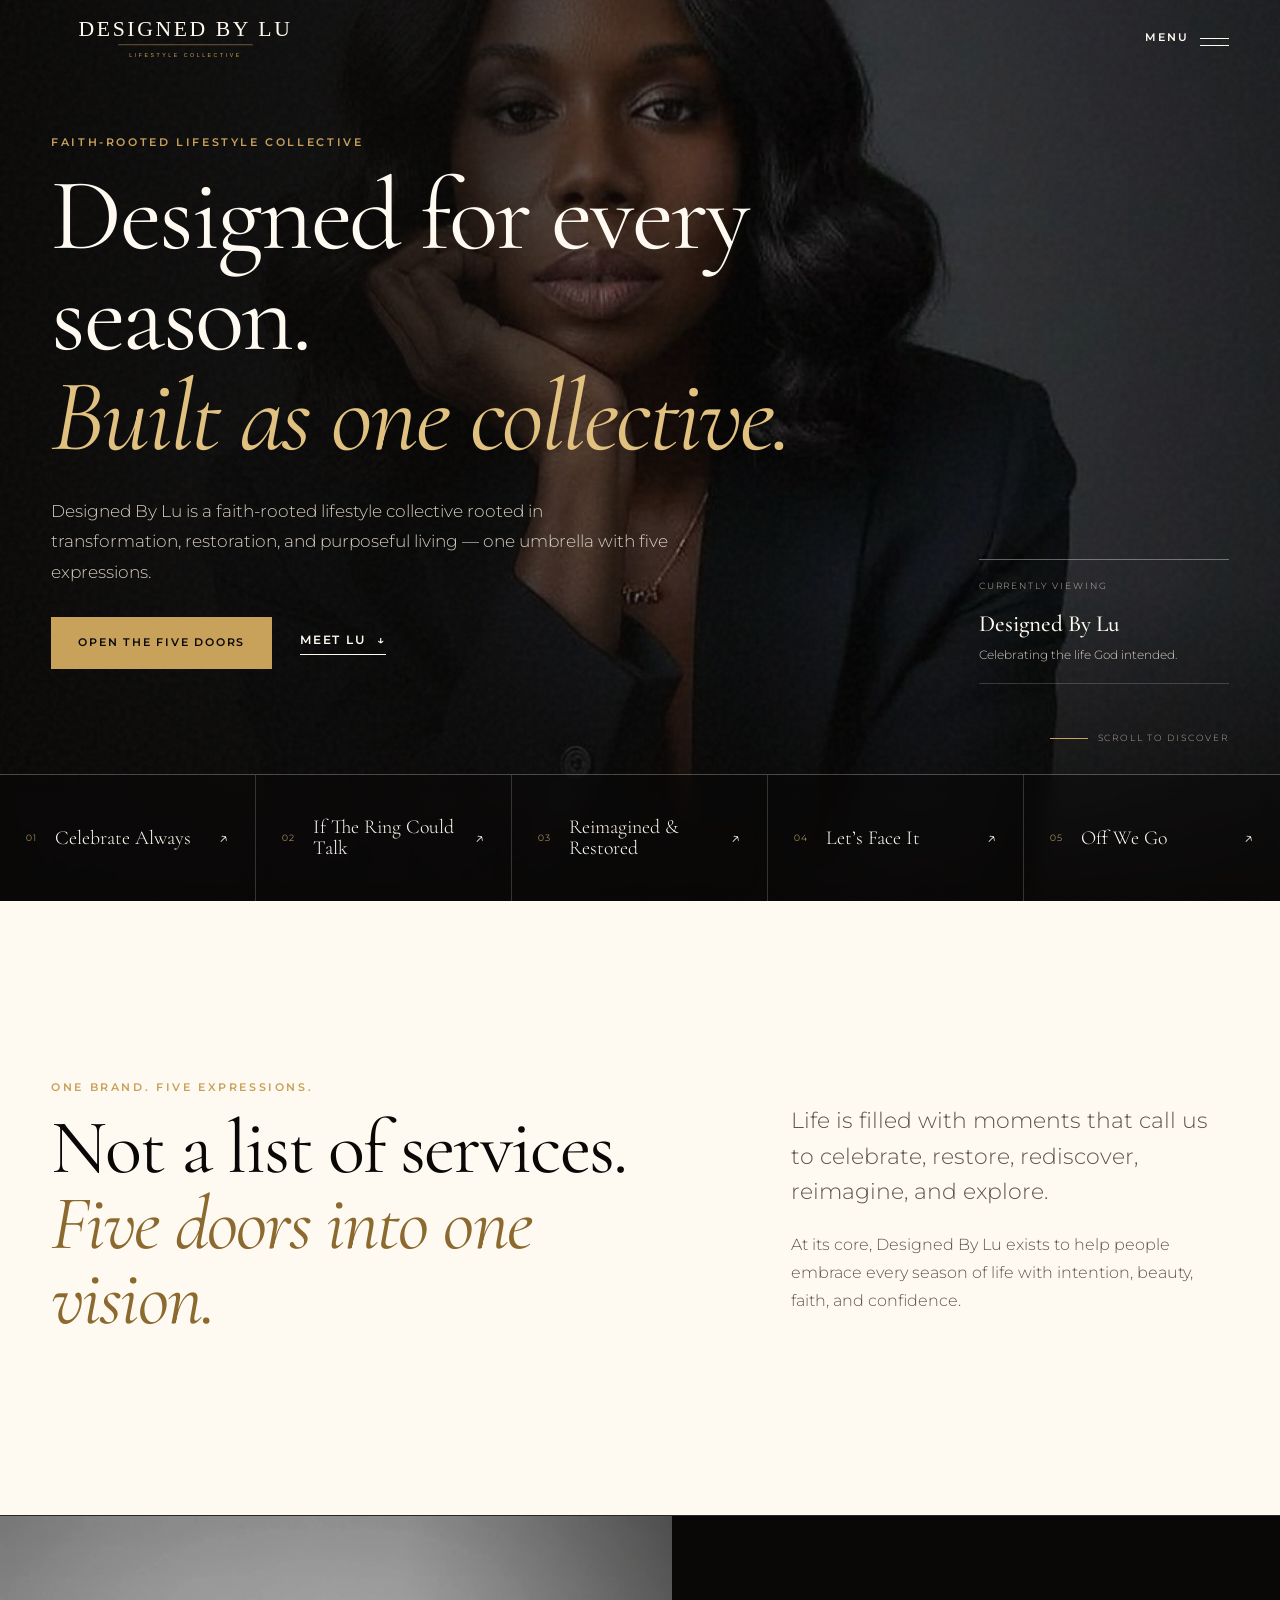
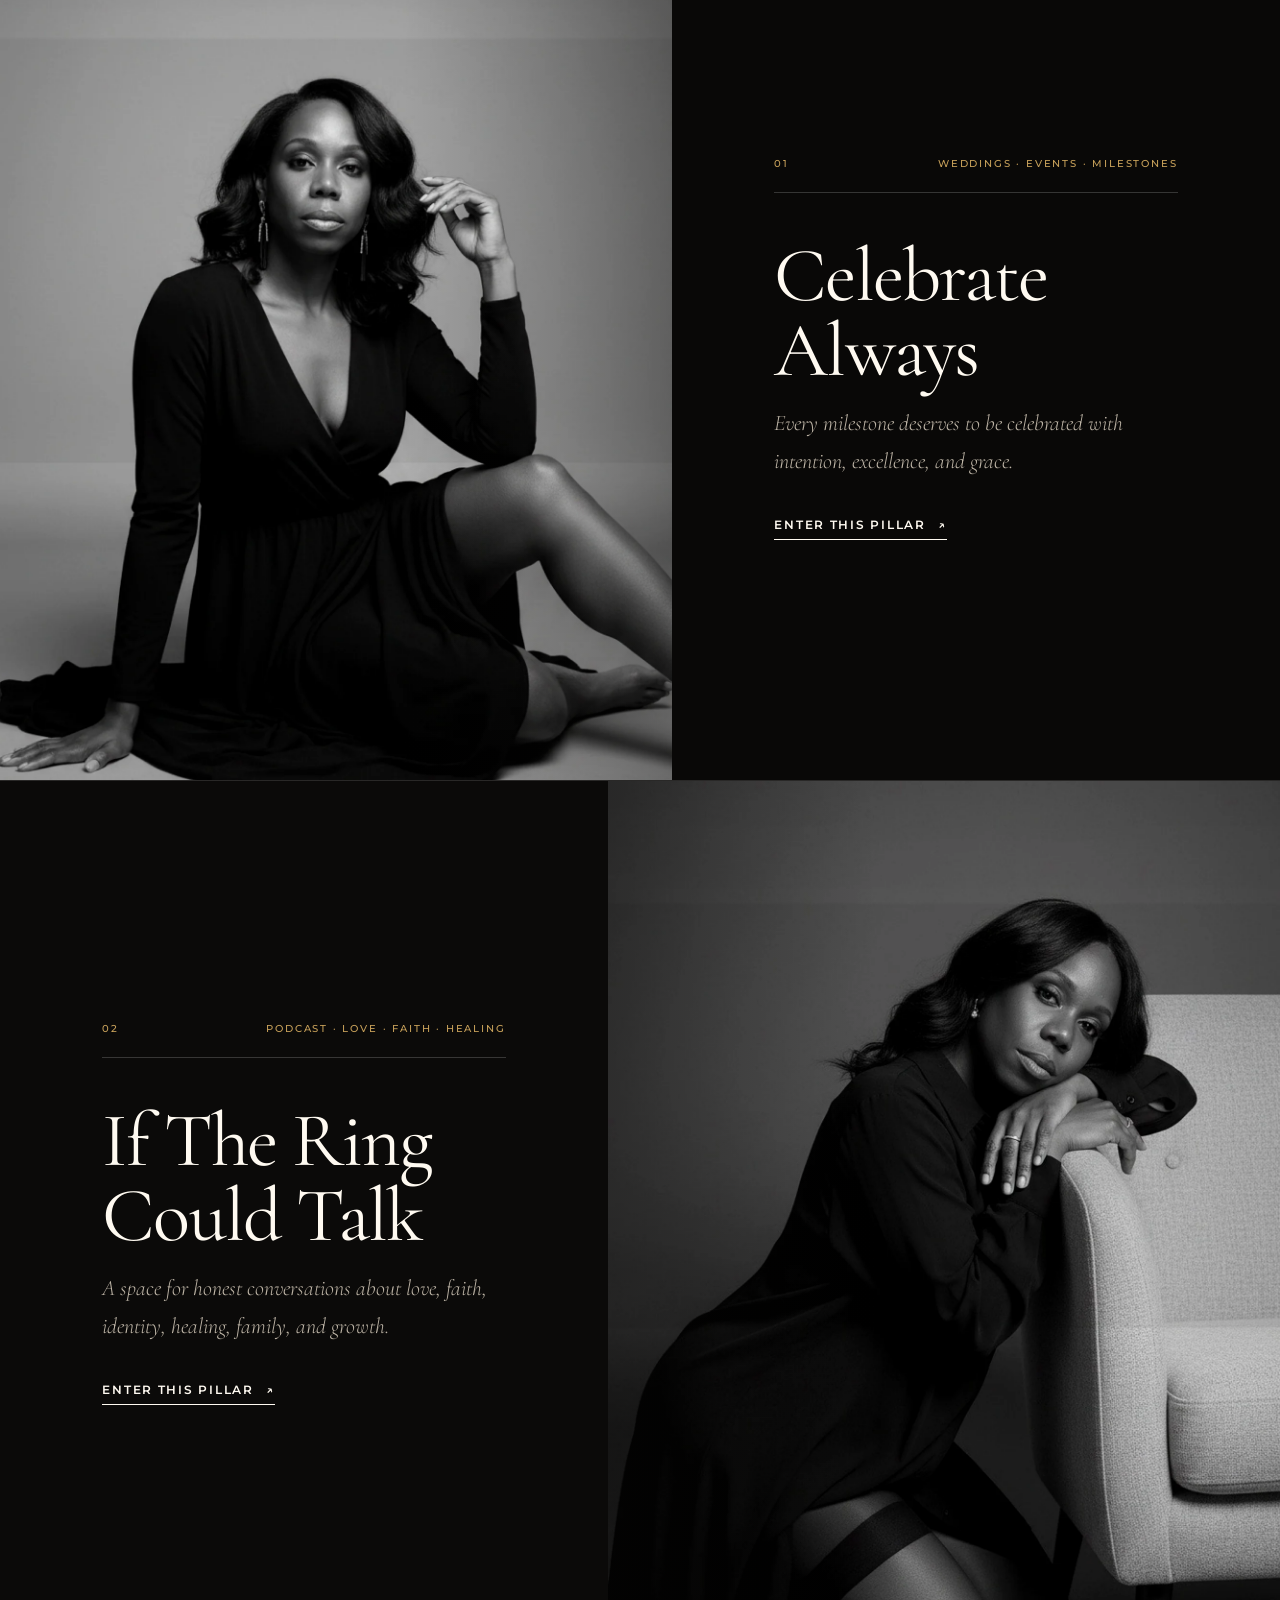
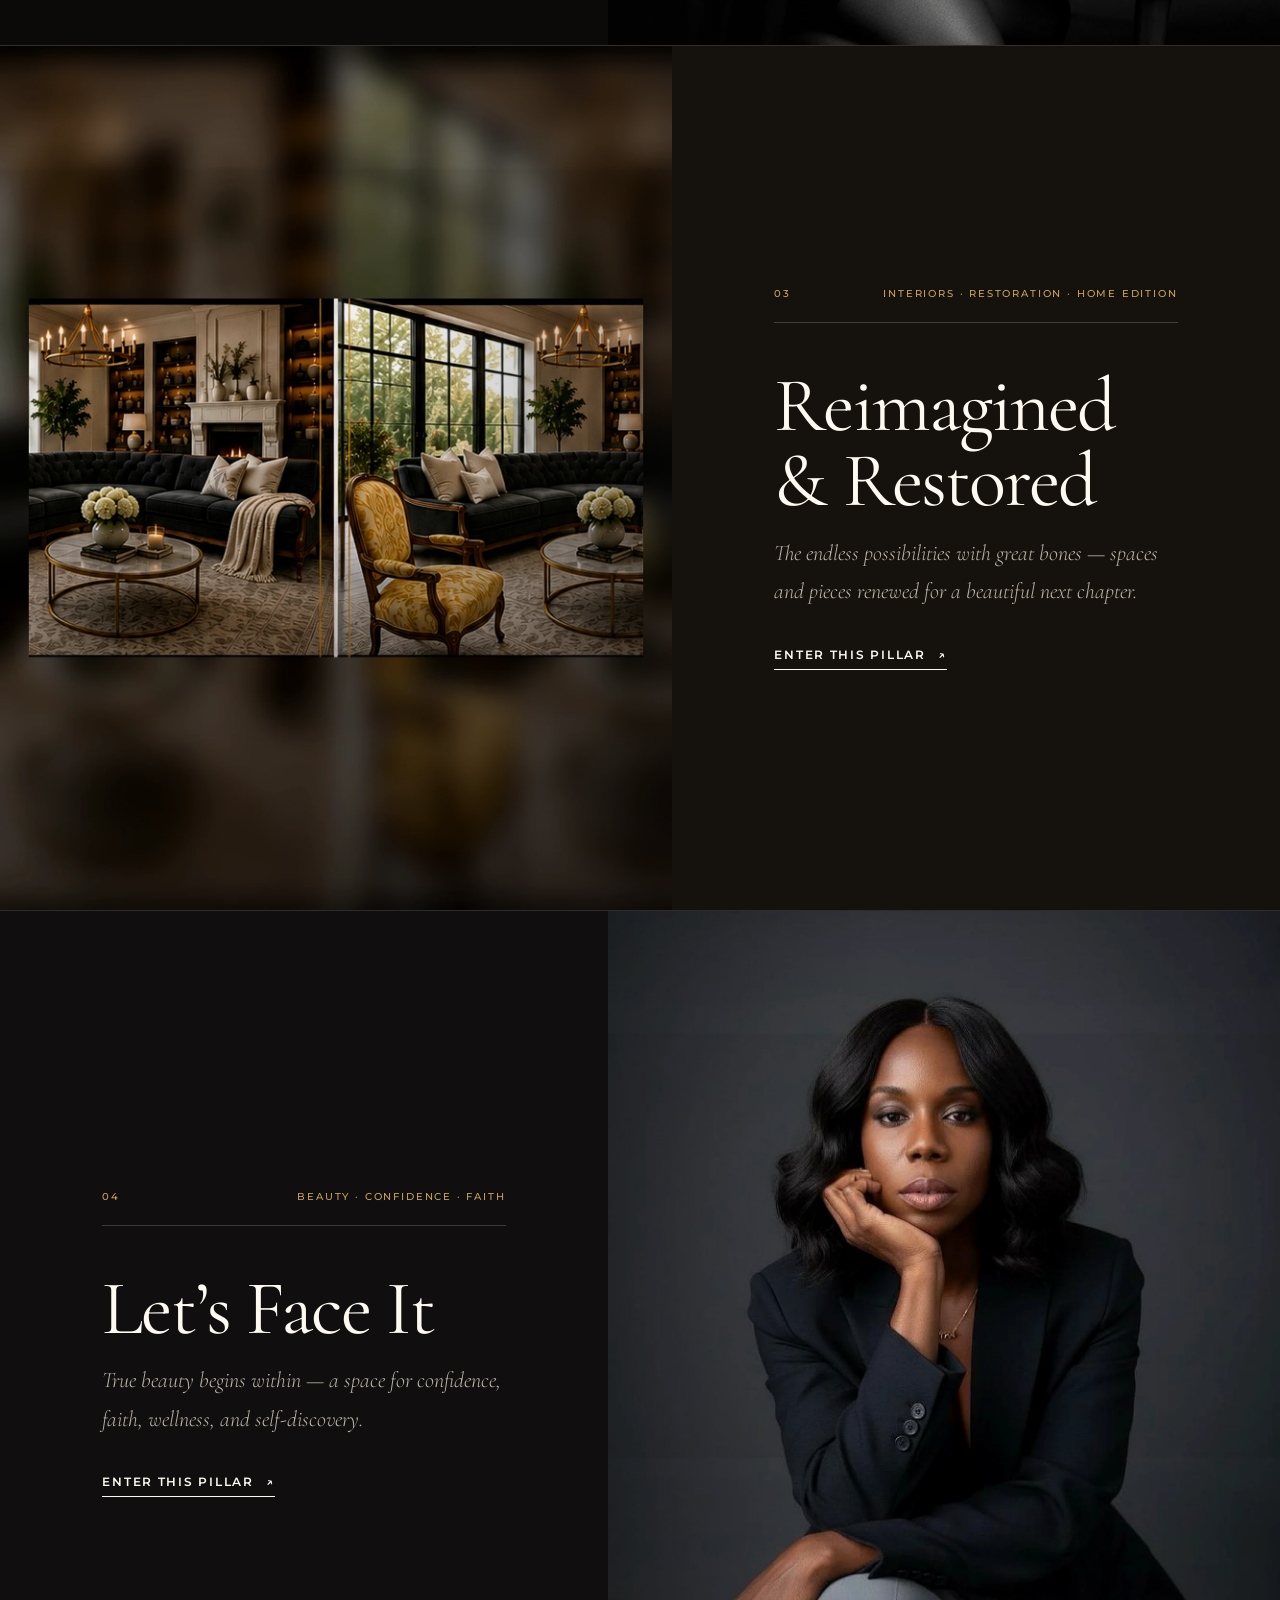
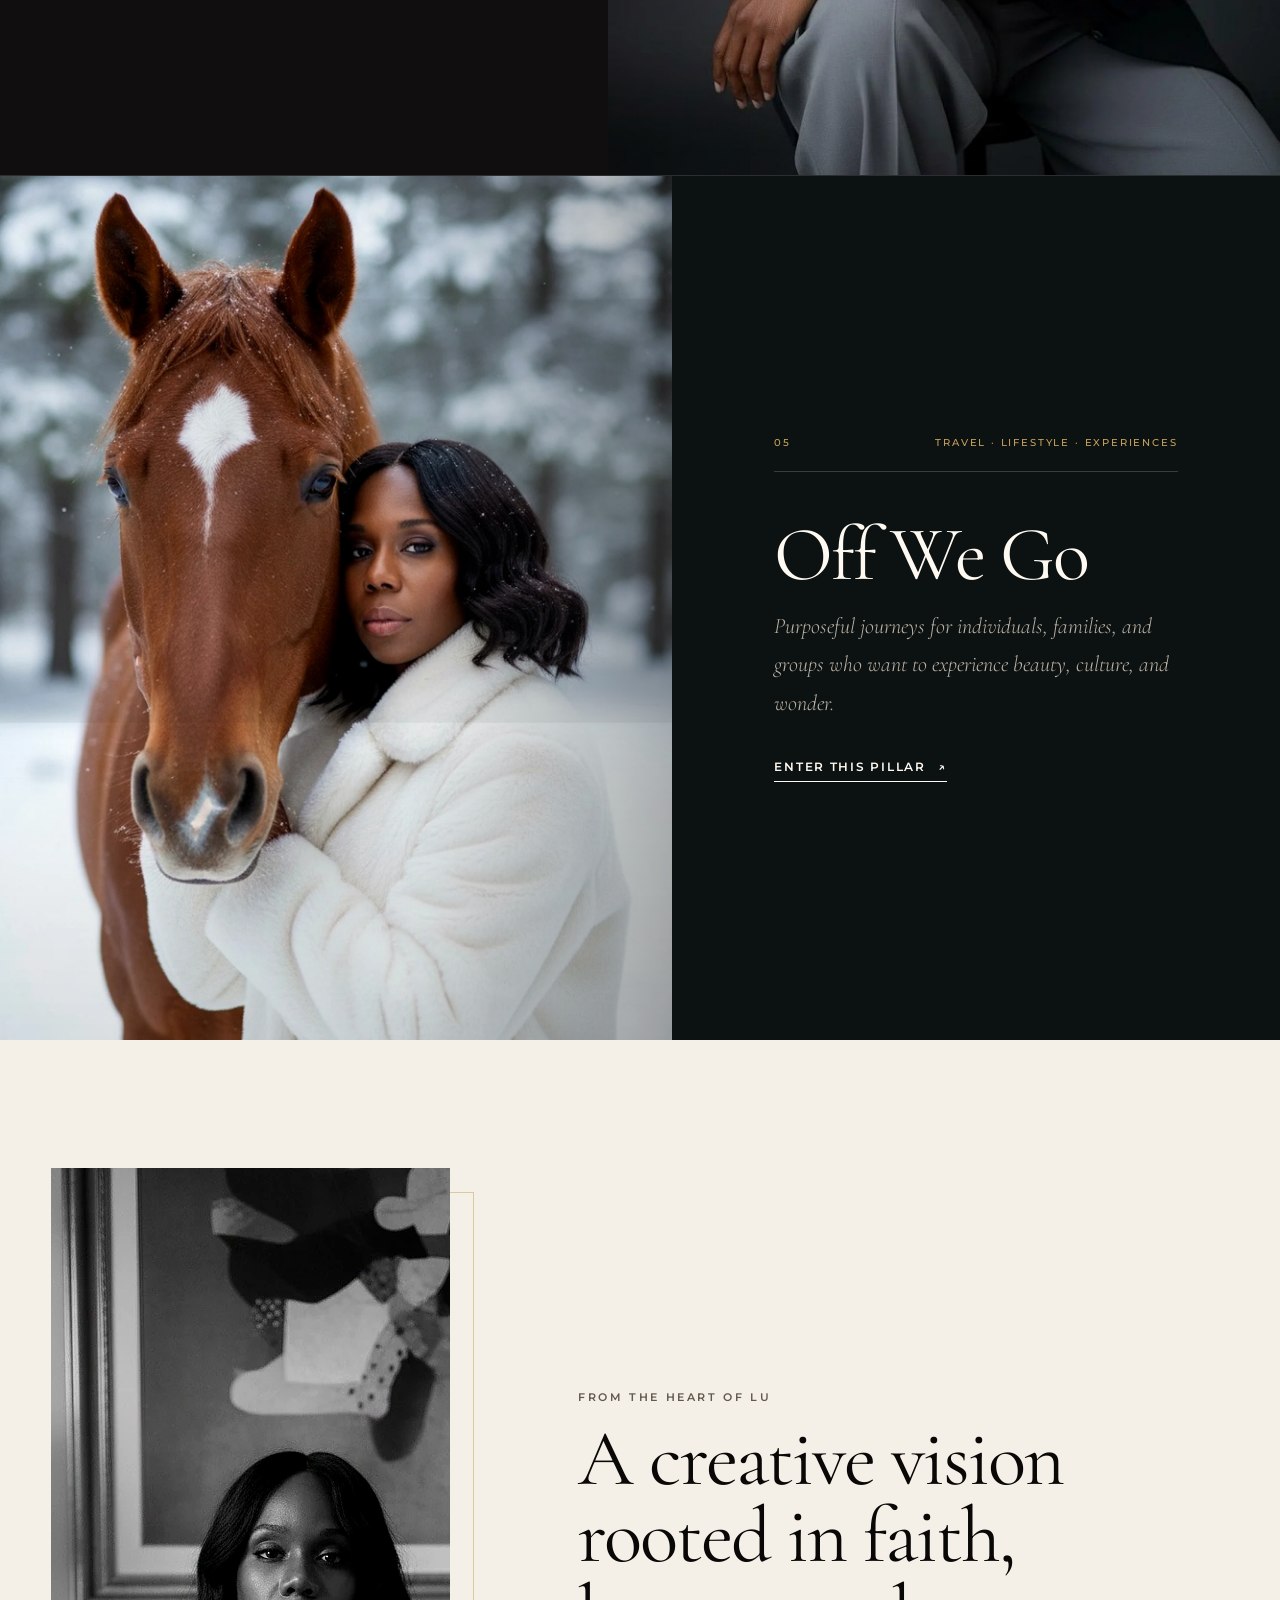
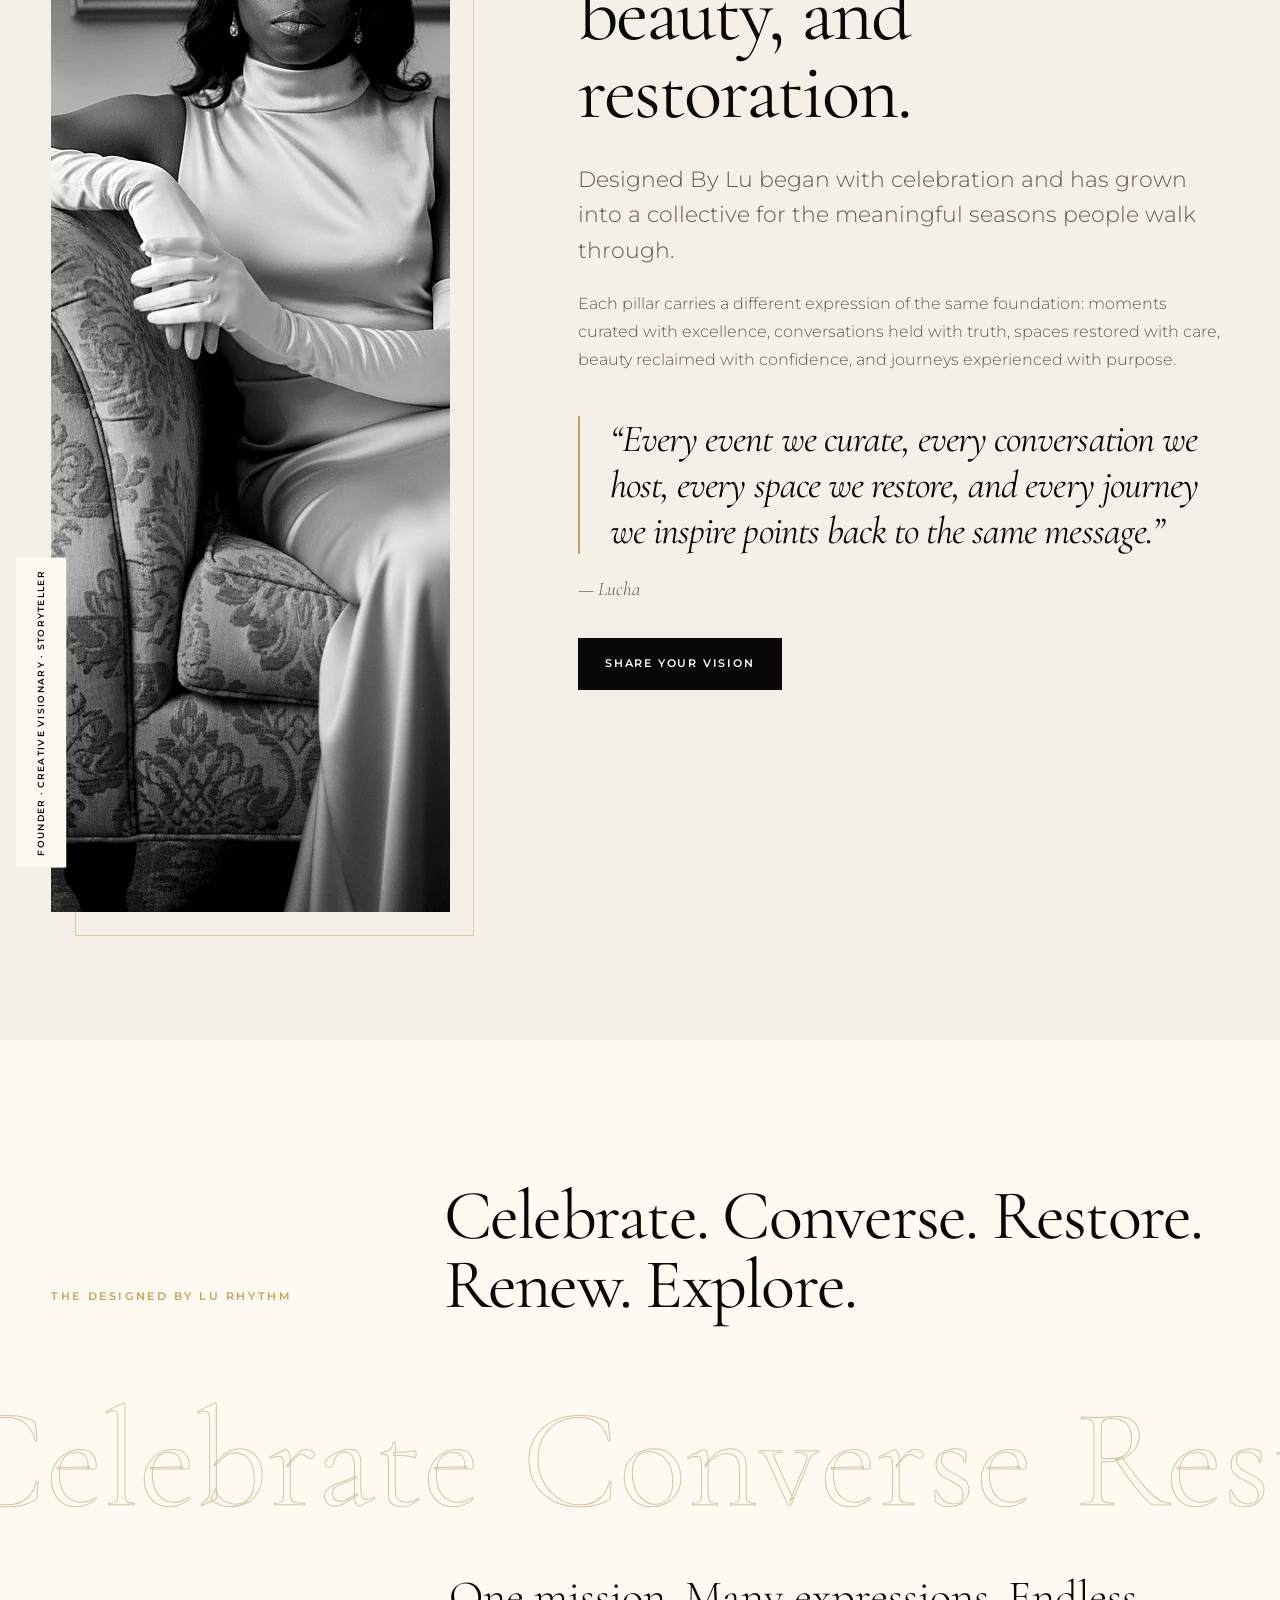
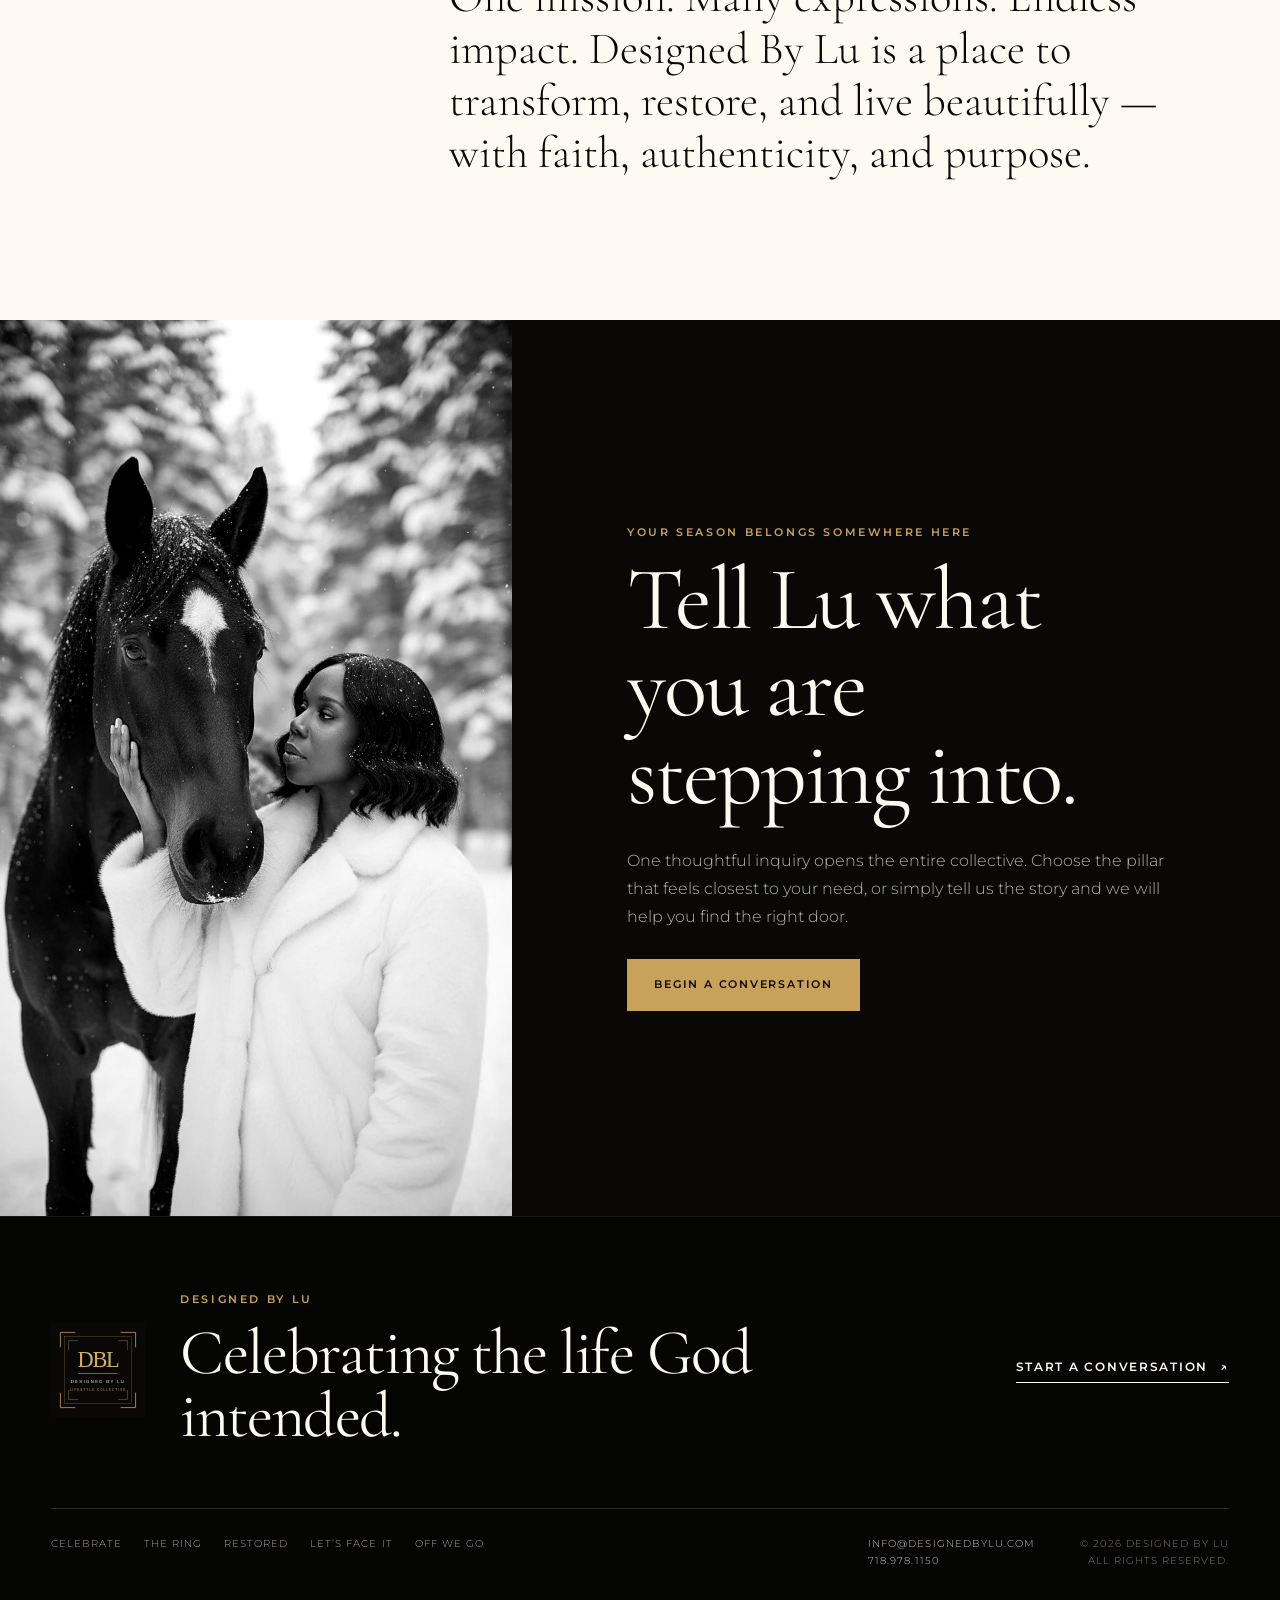
==== commit b3eefadf: "new" ====
--- a/index.html
+++ b/index.html
@@ -1,4 +1,5 @@
-<!doctype html>
+<!DOCTYPE html>
+
 <html lang="en">
 <head>
 <meta charset="utf-8"/>
@@ -52,8 +53,8 @@
 <div class="gateway-hero__content">
 <div class="hero-copy" data-reveal="">
 <p class="kicker">Faith-rooted lifestyle collective</p>
-<h1 id="hero-title">One life.<br/><em>Five ways</em> to live it beautifully.</h1>
-<p class="hero-copy__intro">Designed By Lu is one vision expressed through celebration, honest conversation, restored spaces, renewed confidence, and purposeful journeys.</p>
+<h1 id="hero-title">Designed for every season.<br/><em>Built as one collective.</em></h1>
+<p class="hero-copy__intro">Designed By Lu is a faith-rooted lifestyle collective rooted in transformation, restoration, and purposeful living — one umbrella with five expressions.</p>
 <div class="hero-actions">
 <a class="button button--gold" href="#five-pillars">Open the five doors</a>
 <a class="text-link light" href="#story">Meet Lu <span aria-hidden="true">↓</span></a>
@@ -96,8 +97,8 @@
 <h2>Not a list of services.<br/><em>Five doors into one vision.</em></h2>
 </div>
 <div class="collective-intro__copy" data-reveal="">
-<p class="lead">Life does not arrive in one category. It asks us to celebrate, speak honestly, restore what matters, remember who we are, and go somewhere that awakens us.</p>
-<p>Each Designed By Lu pillar has its own purpose and atmosphere. Together, they form one living ecosystem shaped by faith, beauty, and intentionality.</p>
+<p class="lead">Life is filled with moments that call us to celebrate, restore, rediscover, reimagine, and explore.</p>
+<p>At its core, Designed By Lu exists to help people embrace every season of life with intention, beauty, faith, and confidence.</p>
 </div>
 </section>
 <section aria-label="Explore the five pillars" class="chapter-list">
@@ -106,9 +107,9 @@
 <img alt="" decoding="async" height="1800" loading="lazy" src="assets/images/optimized/celebrate-card.webp" width="1400"/>
 </a>
 <div class="chapter-card__body">
-<div class="chapter-card__meta"><span>01</span><span>Events · Weddings · Milestones</span></div>
+<div class="chapter-card__meta"><span>01</span><span>Weddings · Events · Milestones</span></div>
 <h3><a href="celebrate-always/">Celebrate Always</a></h3>
-<p>Beautiful moments. Meaningful celebrations.</p>
+<p>Every milestone deserves to be celebrated with intention, excellence, and grace.</p>
 <a class="text-link" href="celebrate-always/">Enter this pillar <span aria-hidden="true">↗</span></a>
 </div>
 </article><article class="chapter-card chapter-card--ring" data-reveal="">
@@ -116,9 +117,9 @@
 <img alt="" decoding="async" height="1800" loading="lazy" src="assets/images/optimized/ring-card.webp" width="1400"/>
 </a>
 <div class="chapter-card__body">
-<div class="chapter-card__meta"><span>02</span><span>Podcast · Love · Faith · Family</span></div>
+<div class="chapter-card__meta"><span>02</span><span>Podcast · Love · Faith · Healing</span></div>
 <h3><a href="if-the-ring-could-talk/">If The Ring Could Talk</a></h3>
-<p>Stories that inspire. Conversations that transform.</p>
+<p>A space for honest conversations about love, faith, identity, healing, family, and growth.</p>
 <a class="text-link" href="if-the-ring-could-talk/">Enter this pillar <span aria-hidden="true">↗</span></a>
 </div>
 </article><article class="chapter-card chapter-card--restored" data-reveal="">
@@ -126,9 +127,9 @@
 <img alt="" decoding="async" height="1800" loading="lazy" src="assets/images/optimized/restored-card.webp" width="1400"/>
 </a>
 <div class="chapter-card__body">
-<div class="chapter-card__meta"><span>03</span><span>Interiors · Furniture · Styling</span></div>
+<div class="chapter-card__meta"><span>03</span><span>Interiors · Restoration · Home Edition</span></div>
 <h3><a href="reimagined-restored/">Reimagined &amp; Restored</a></h3>
-<p>Restoring spaces. Renewing possibilities.</p>
+<p>The endless possibilities with great bones — spaces and pieces renewed for a beautiful next chapter.</p>
 <a class="text-link" href="reimagined-restored/">Enter this pillar <span aria-hidden="true">↗</span></a>
 </div>
 </article><article class="chapter-card chapter-card--face" data-reveal="">
@@ -138,7 +139,7 @@
 <div class="chapter-card__body">
 <div class="chapter-card__meta"><span>04</span><span>Beauty · Confidence · Faith</span></div>
 <h3><a href="lets-face-it/">Let’s Face It</a></h3>
-<p>Beauty, faith, and becoming.</p>
+<p>True beauty begins within — a space for confidence, faith, wellness, and self-discovery.</p>
 <a class="text-link" href="lets-face-it/">Enter this pillar <span aria-hidden="true">↗</span></a>
 </div>
 </article><article class="chapter-card chapter-card--travel" data-reveal="">
@@ -146,9 +147,9 @@
 <img alt="" decoding="async" height="1800" loading="lazy" src="assets/images/optimized/travel-card.webp" width="1400"/>
 </a>
 <div class="chapter-card__body">
-<div class="chapter-card__meta"><span>05</span><span>Travel · Retreats · Experiences</span></div>
+<div class="chapter-card__meta"><span>05</span><span>Travel · Lifestyle · Experiences</span></div>
 <h3><a href="off-we-go/">Off We Go</a></h3>
-<p>Explore. Experience. Be inspired.</p>
+<p>Purposeful journeys for individuals, families, and groups who want to experience beauty, culture, and wonder.</p>
 <a class="text-link" href="off-we-go/">Enter this pillar <span aria-hidden="true">↗</span></a>
 </div>
 </article>
@@ -160,10 +161,10 @@
 </div>
 <div class="founder-story__content" data-reveal="">
 <p class="kicker">From the heart of Lu</p>
-<h2>A calling that outgrew a single category.</h2>
-<p class="lead">Designed By Lu began in celebration—creating weddings and milestone moments with intention, warmth, and beauty.</p>
-<p>But the deeper vision was always about transformation: helping people recognize the sacred beauty in a moment, a conversation, a room, a reflection, or a journey. The five pillars are the natural unfolding of that calling.</p>
-<blockquote>“Every pillar points back to one truth: God designs beautiful things, and our lives are still being designed.”</blockquote>
+<h2>A creative vision rooted in faith, beauty, and restoration.</h2>
+<p class="lead">Designed By Lu began with celebration and has grown into a collective for the meaningful seasons people walk through.</p>
+<p>Each pillar carries a different expression of the same foundation: moments curated with excellence, conversations held with truth, spaces restored with care, beauty reclaimed with confidence, and journeys experienced with purpose.</p>
+<blockquote>“Every event we curate, every conversation we host, every space we restore, and every journey we inspire points back to the same message.”</blockquote>
 <p class="signature">— Lucha</p>
 <a class="button button--ink" href="contact/">Share your vision</a>
 </div>
@@ -177,7 +178,7 @@
 <span>Celebrate</span><span>Converse</span><span>Restore</span><span>Renew</span><span>Explore</span>
 </div>
 <div class="manifesto__statement" data-reveal="">
-<p>Every chapter can be celebrated. Every story can be heard. Every space can hold new possibility. Every woman can remember her worth. Every journey can return us to wonder.</p>
+<p>One mission. Many expressions. Endless impact. Designed By Lu is a place to transform, restore, and live beautifully — with faith, authenticity, and purpose.</p>
 </div>
 </section>
 <section class="inquiry-cta">
